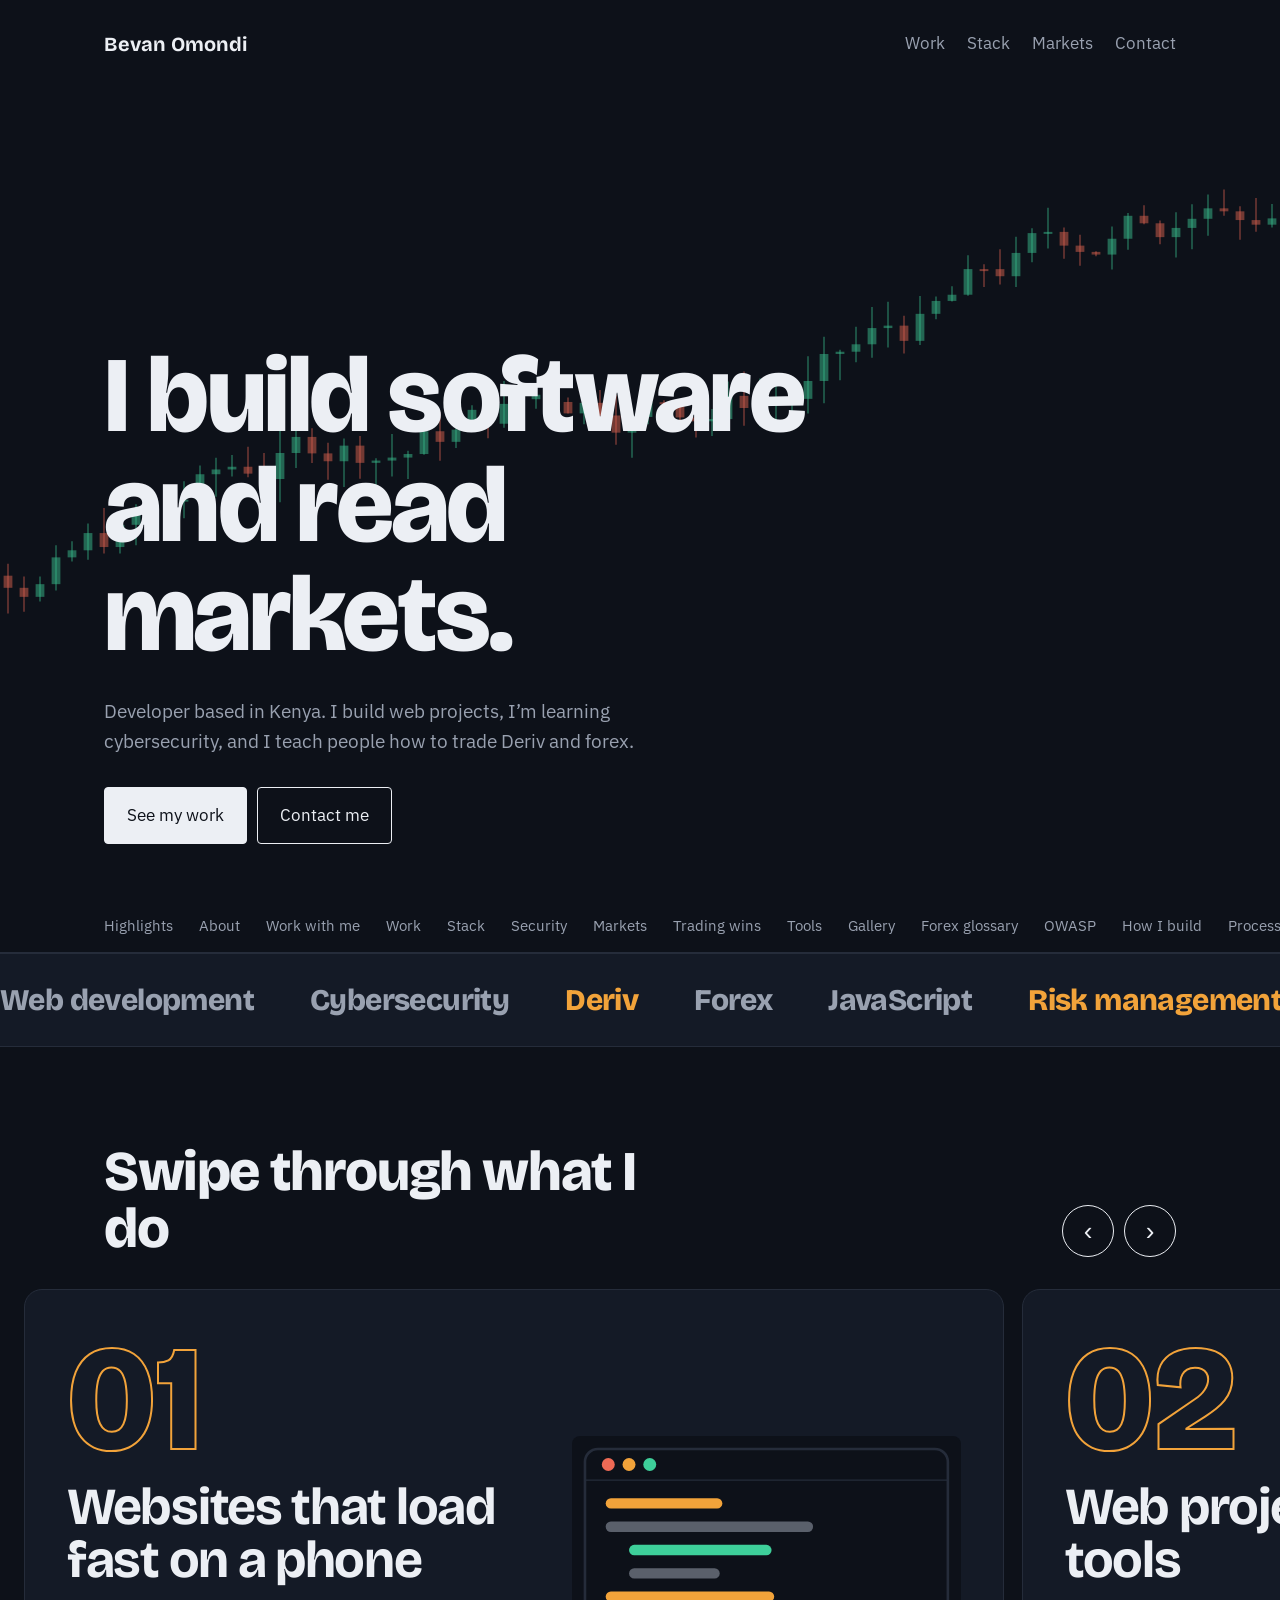
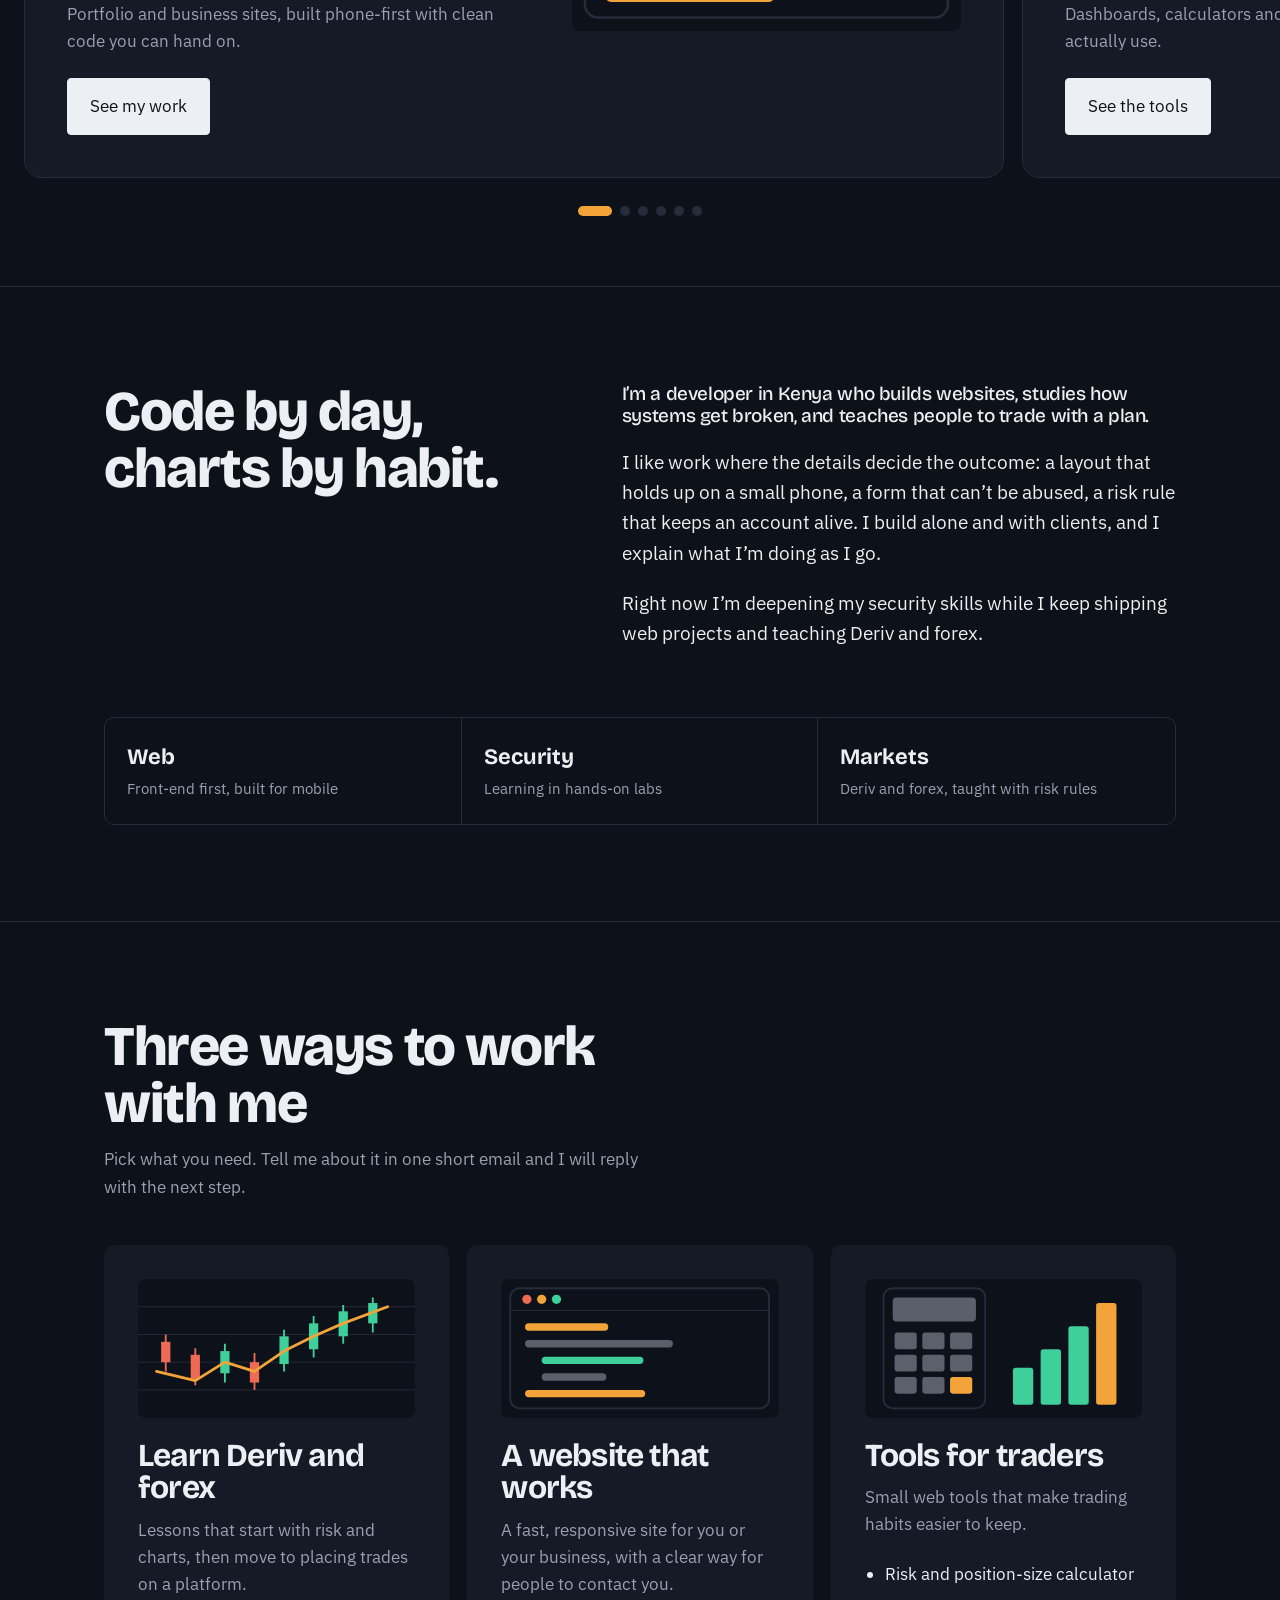
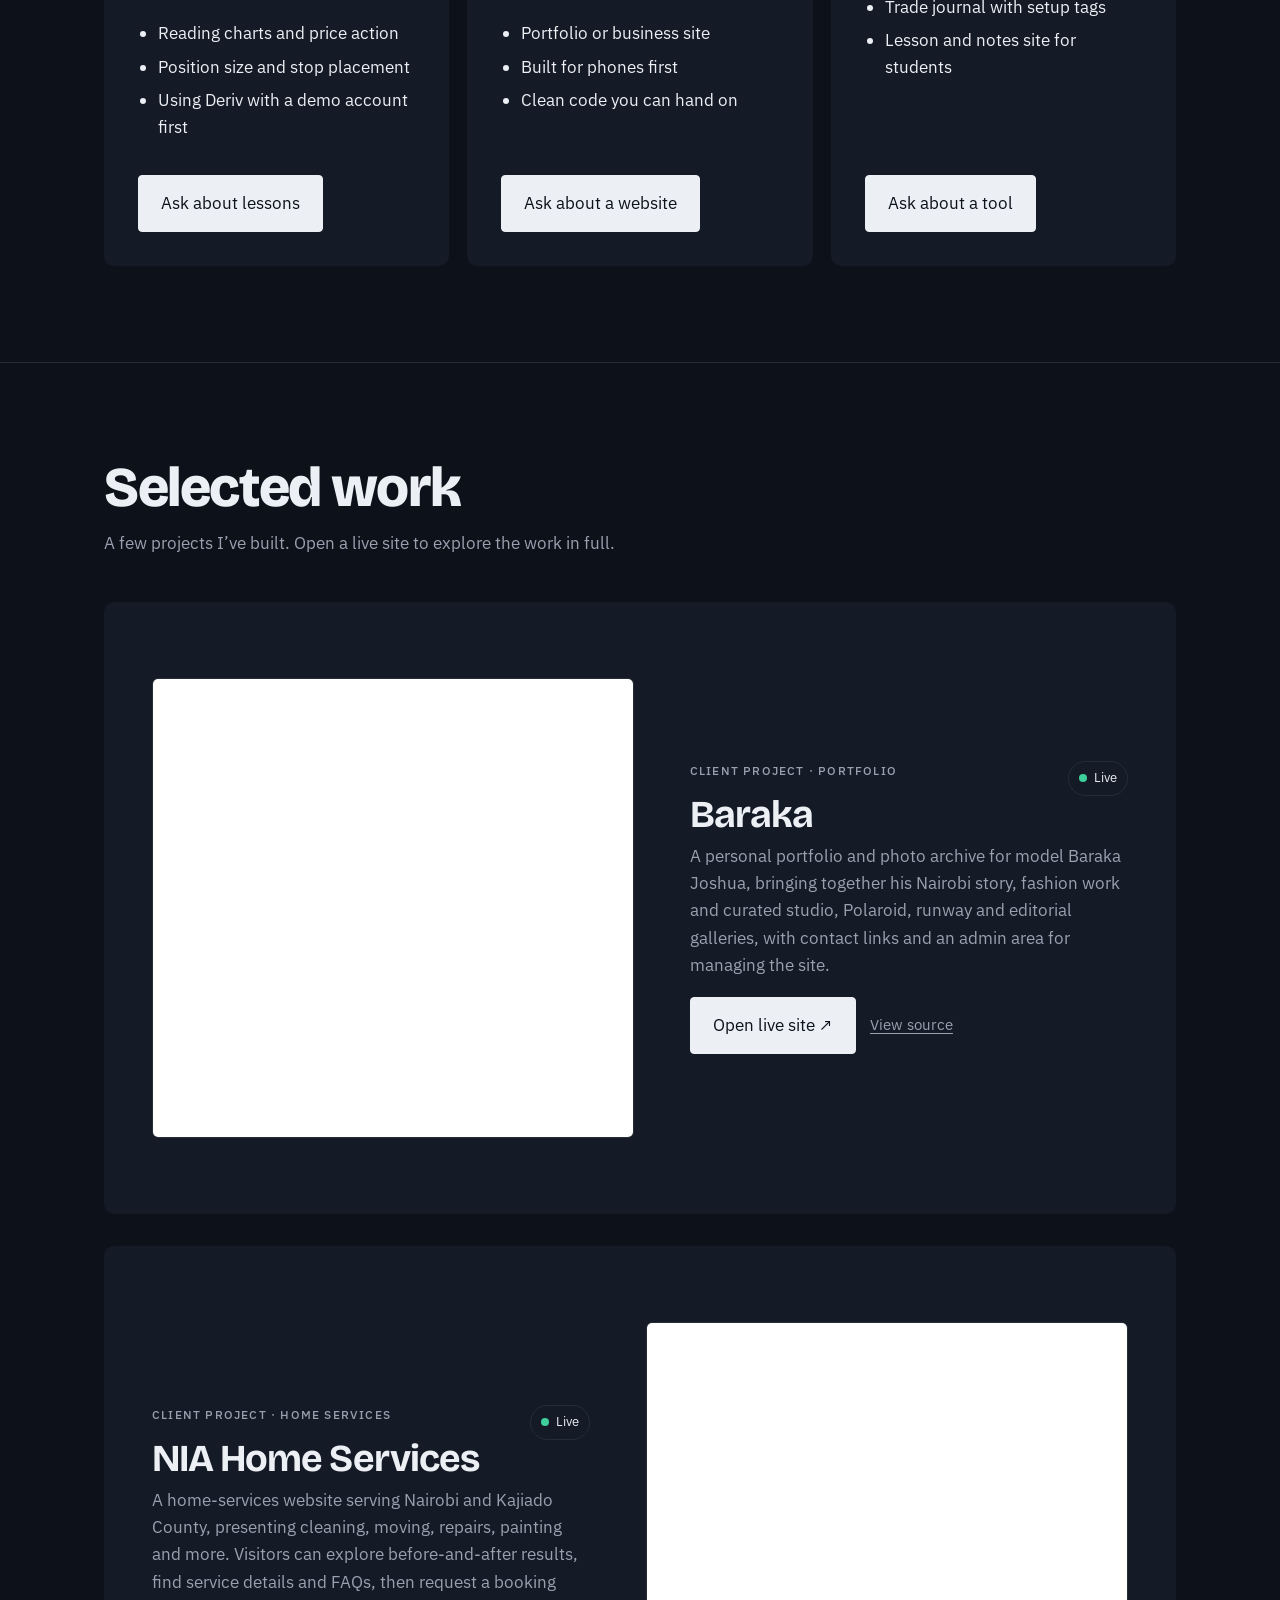
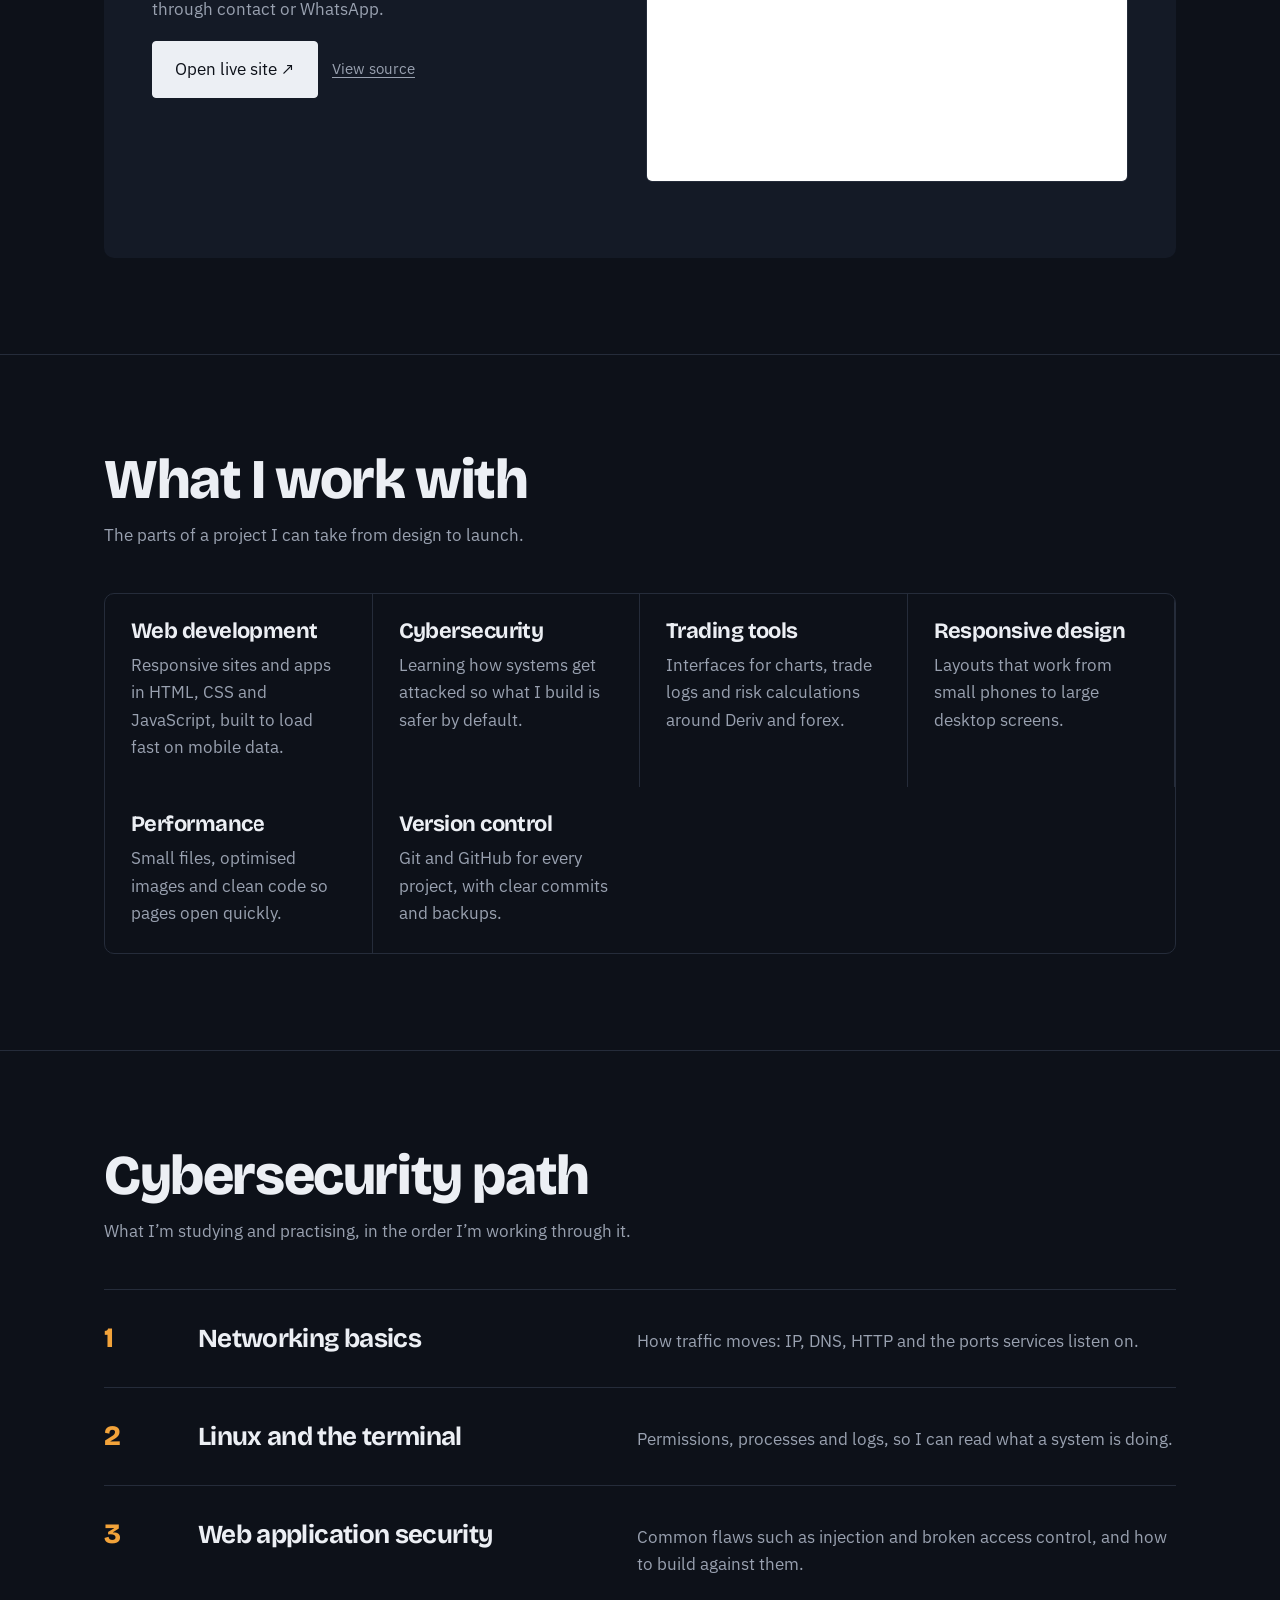
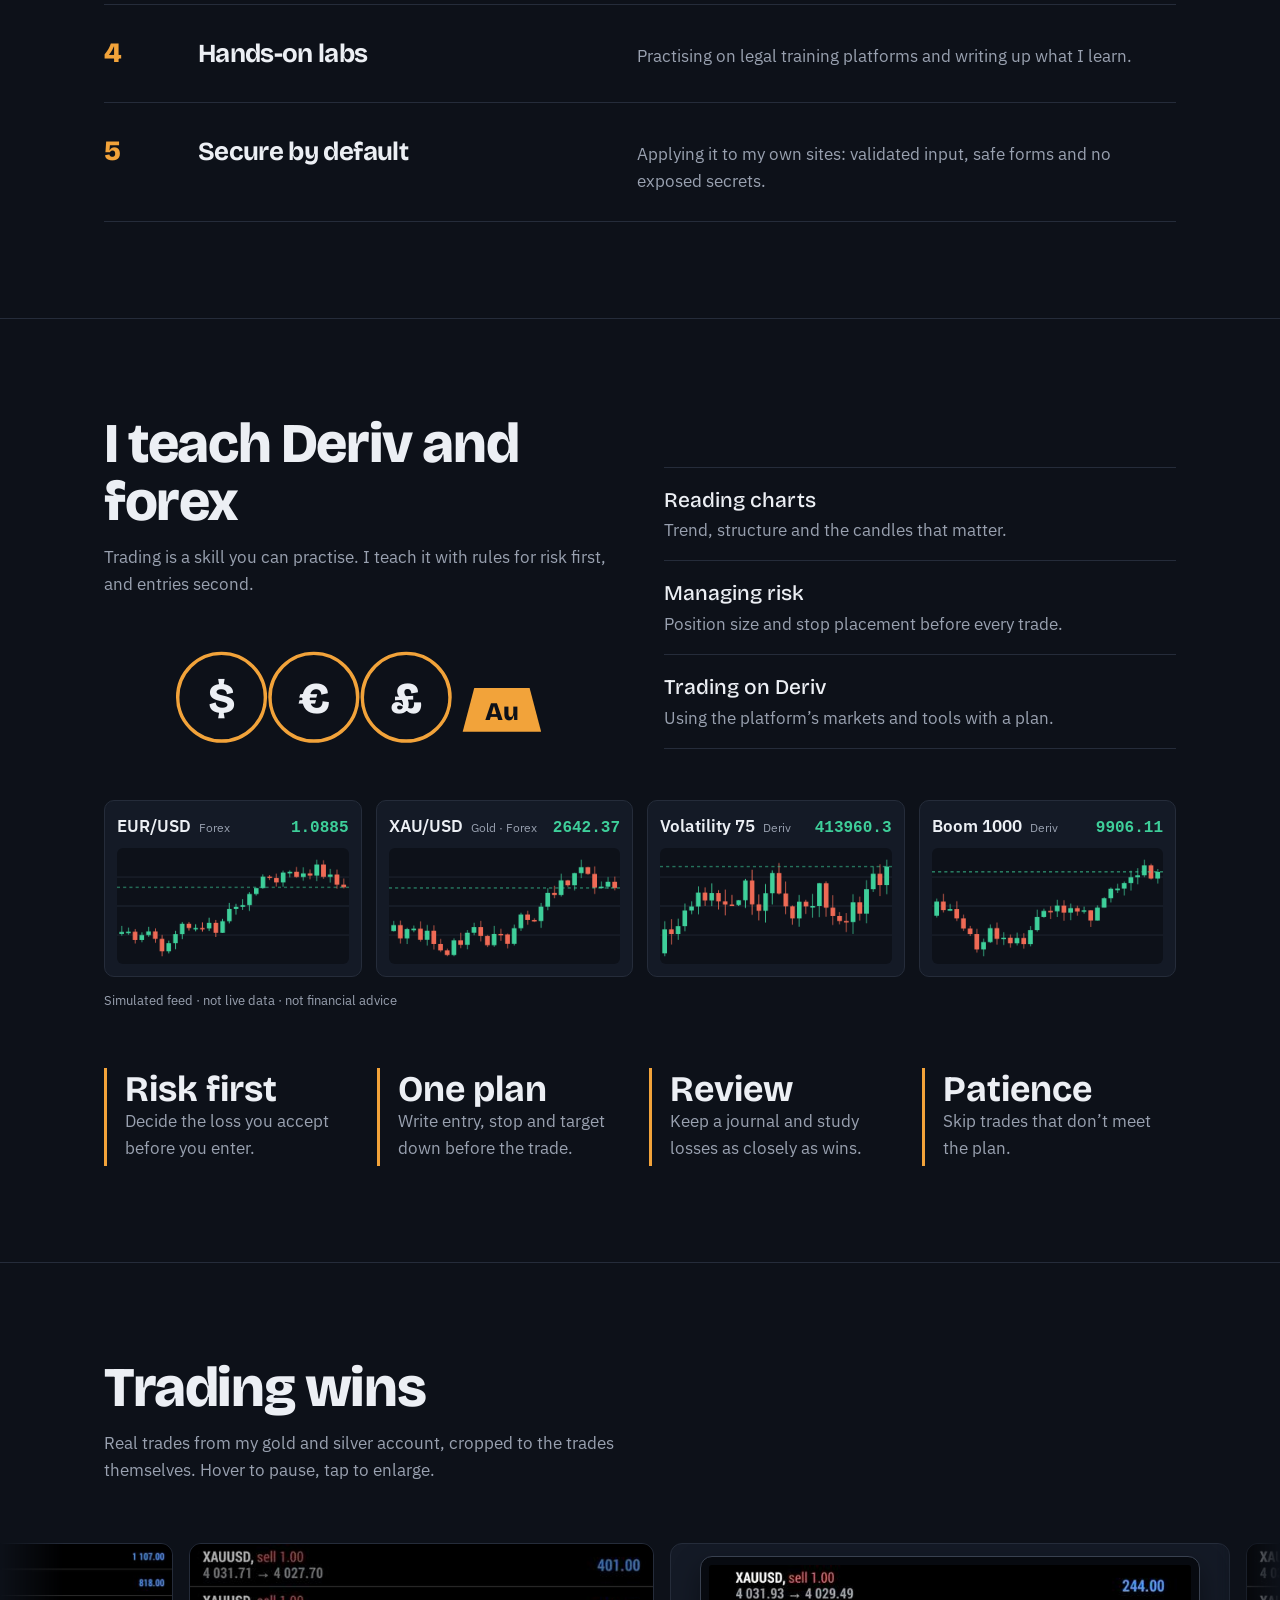
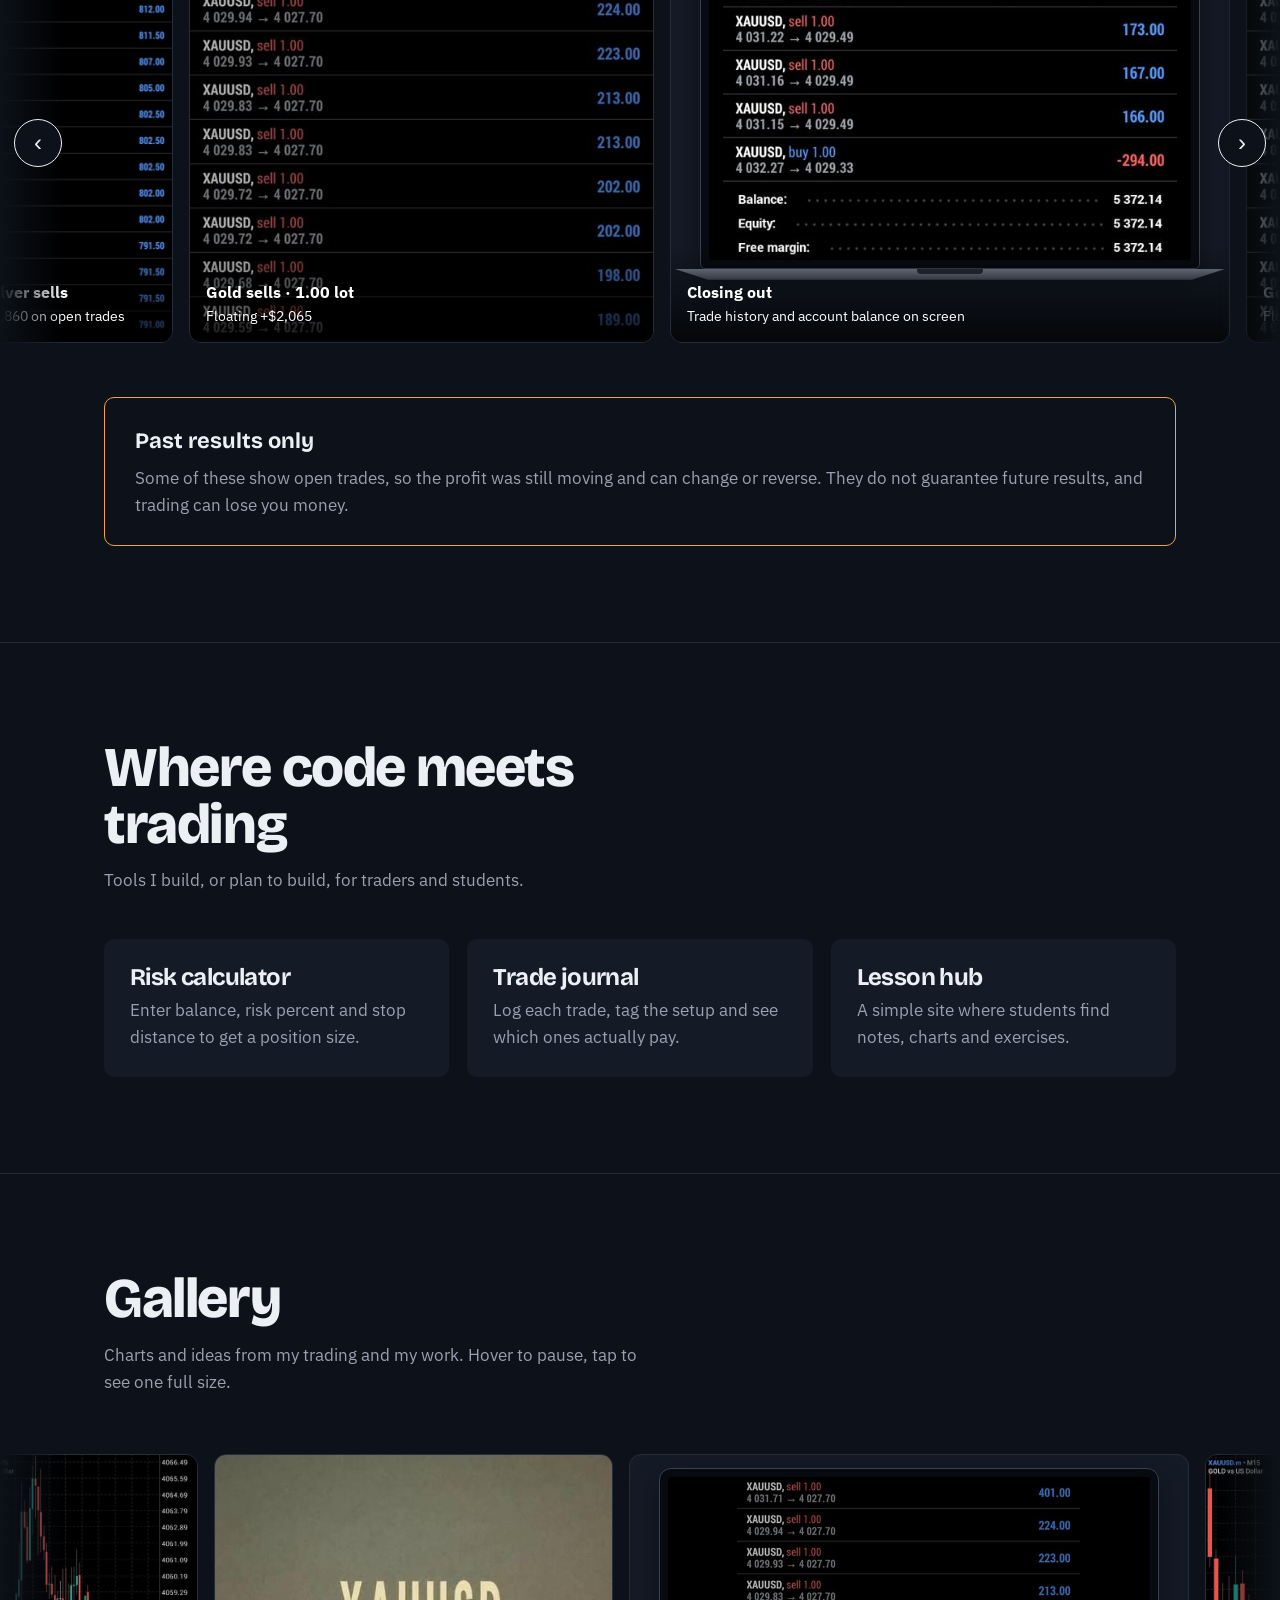
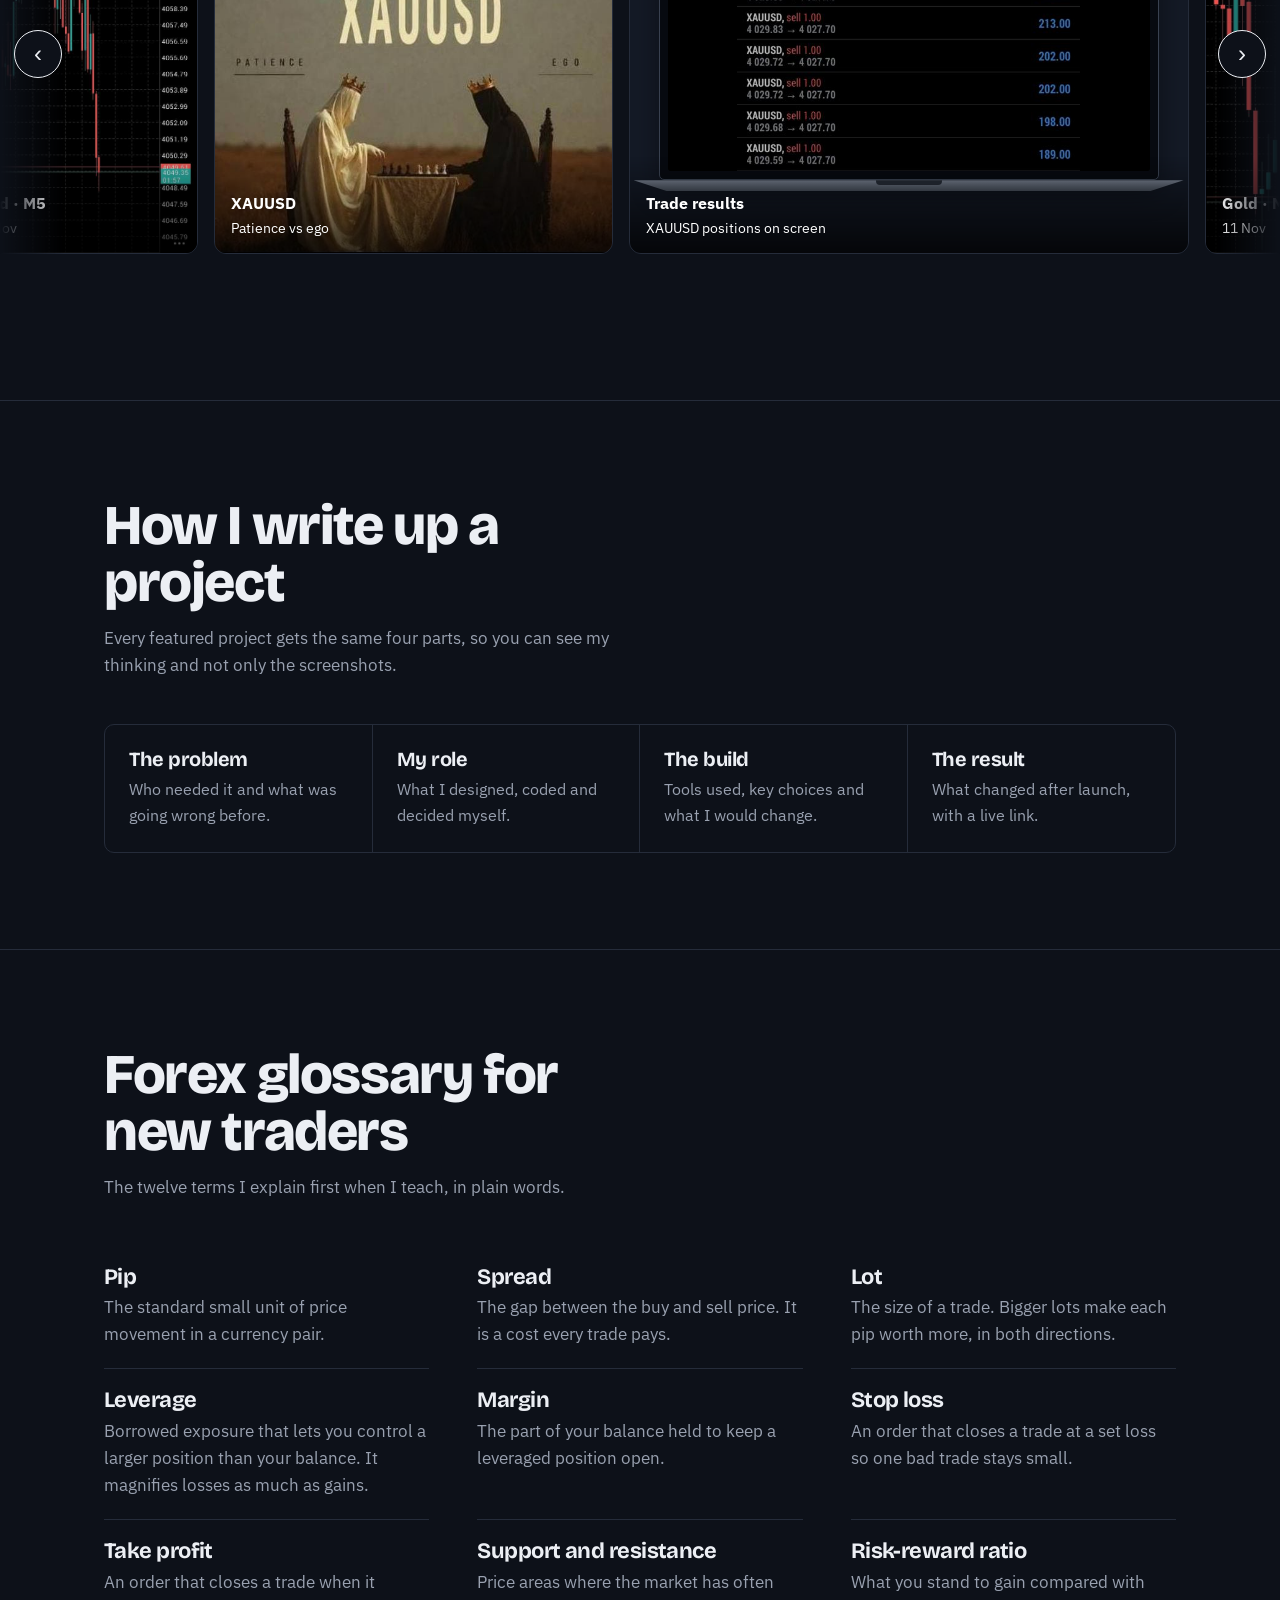
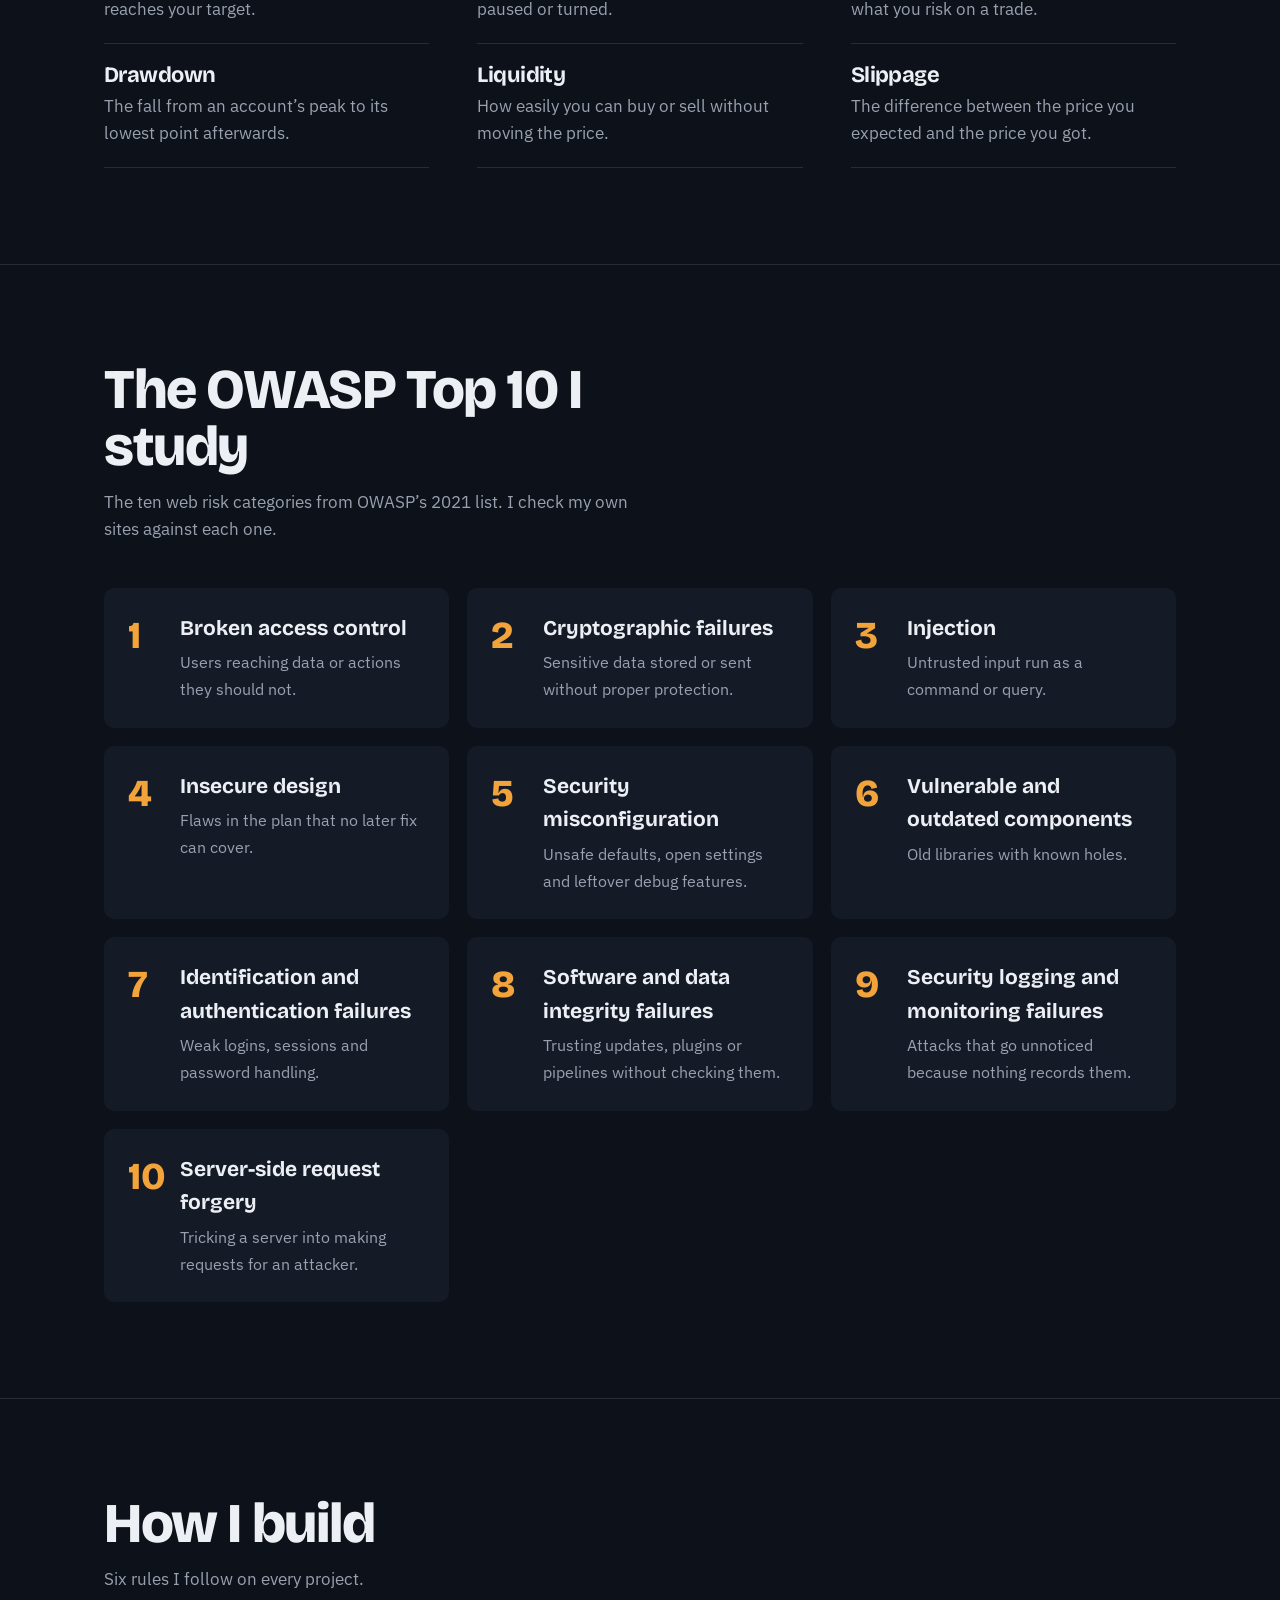
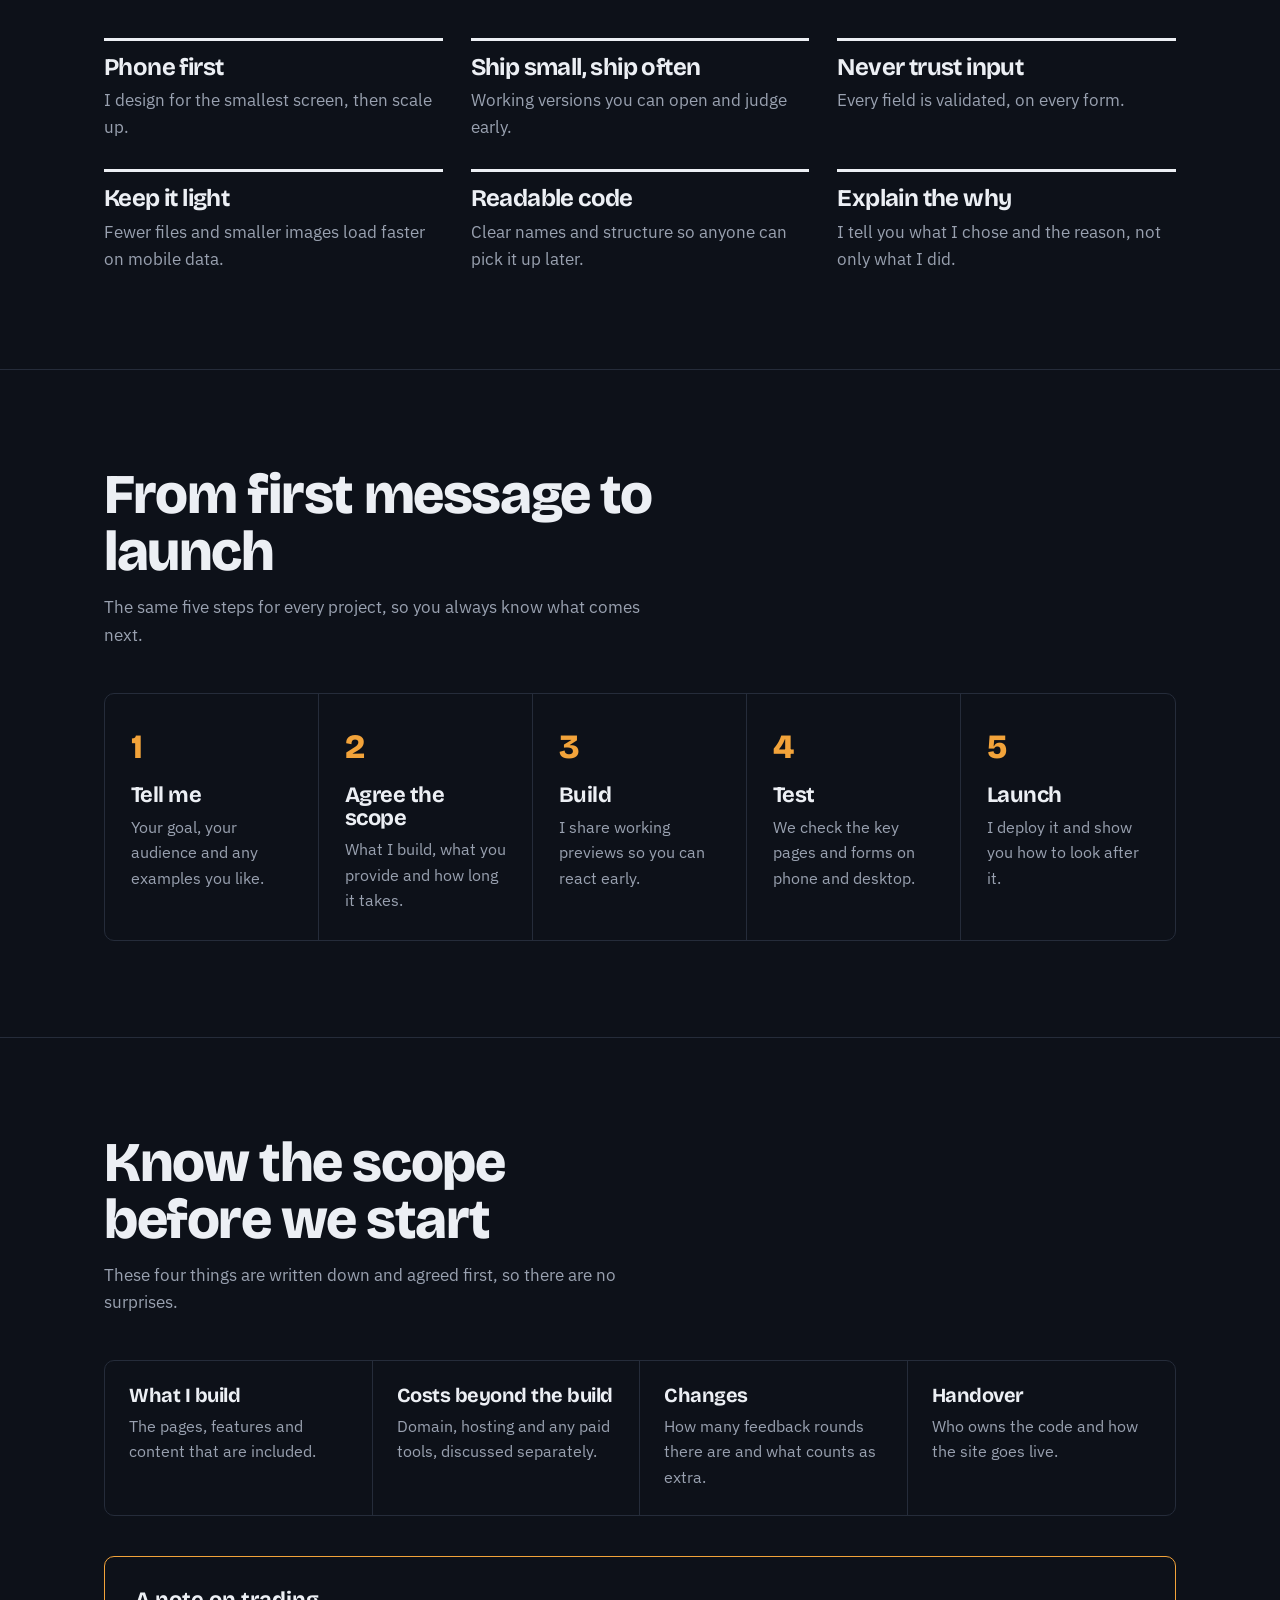
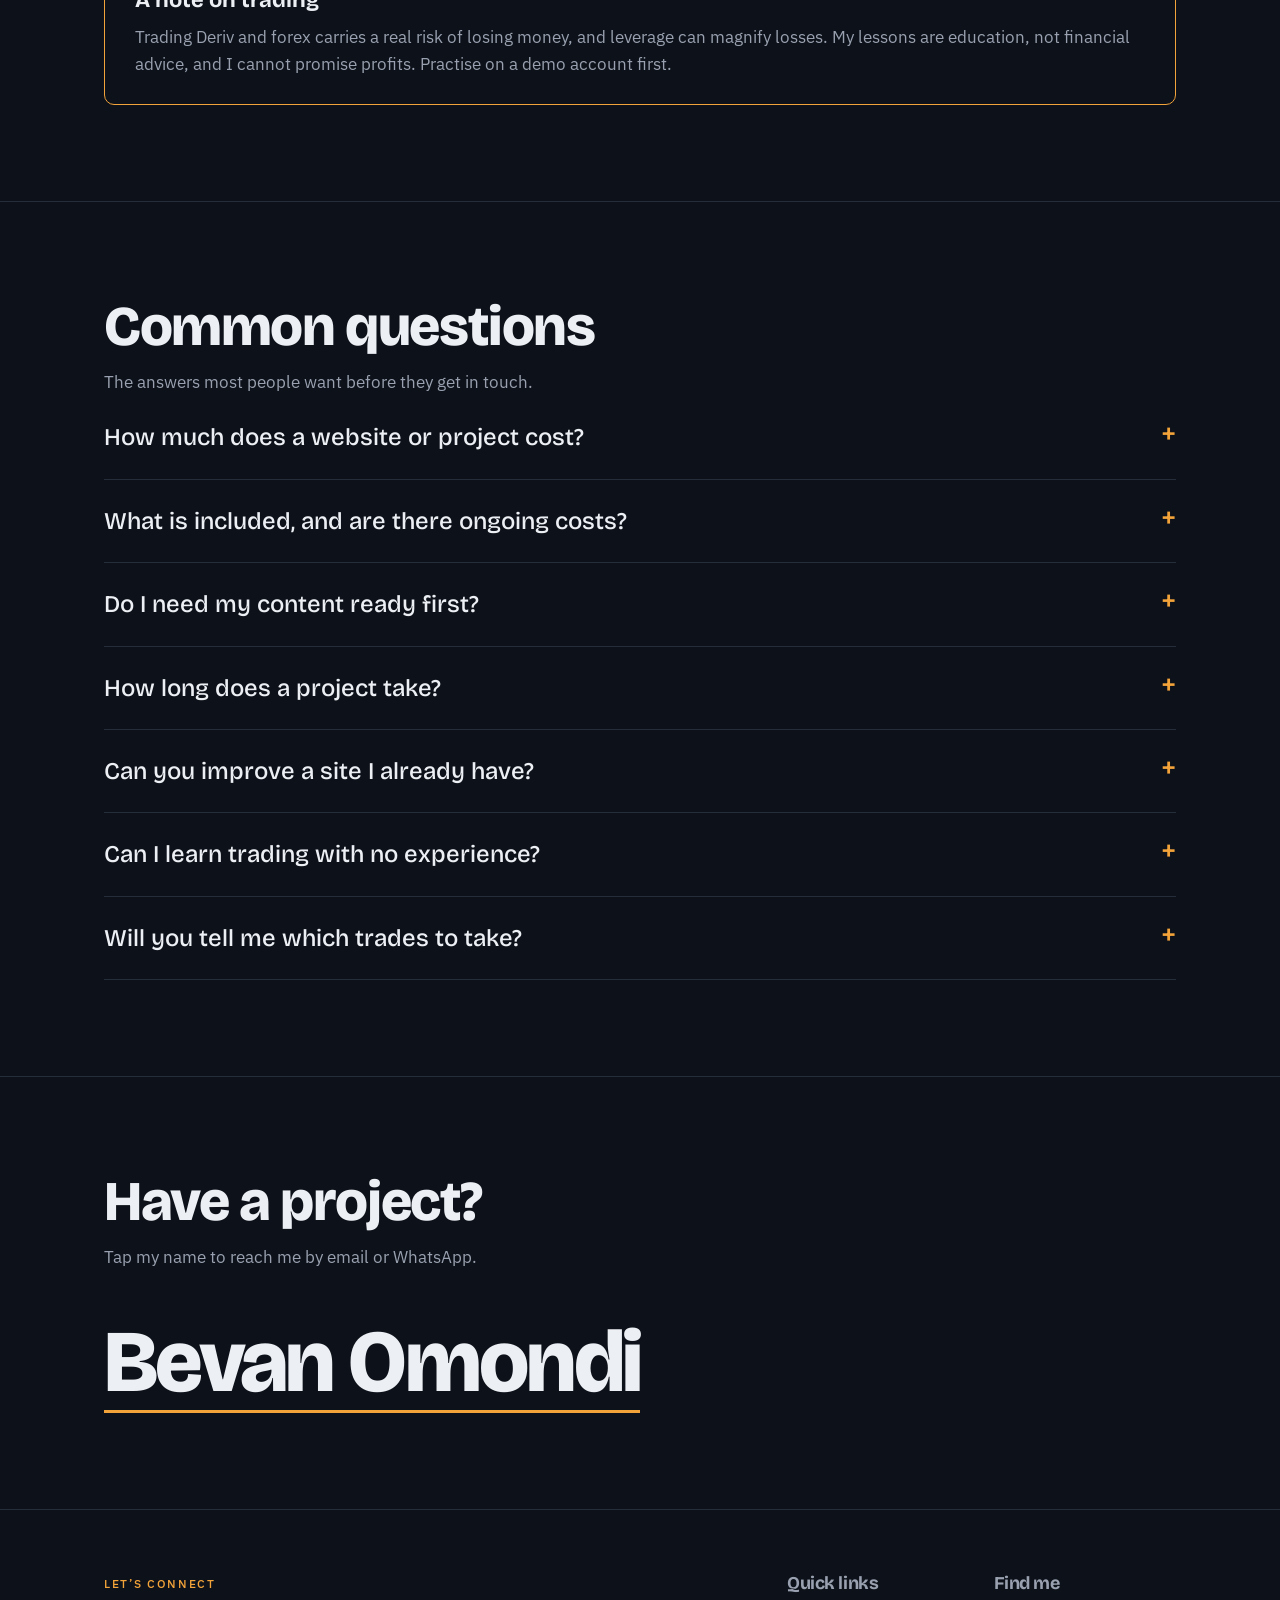
==== index.html @ 4d860b68 "Create Bevan portfolio" ====
<!DOCTYPE html>
<html lang="en">
<head>
<meta charset="utf-8">
<meta name="viewport" content="width=device-width, initial-scale=1, viewport-fit=cover">
<title>Bevan Omondi – Developer</title>
<meta name="description" content="Bevan Omondi is a Kenya-based developer building responsive web projects, learning cybersecurity, and teaching Deriv and forex with a focus on risk.">
<meta name="theme-color" content="#0d1119">
<link rel="icon" type="image/svg+xml" href="images/favicon.svg">
<meta property="og:type" content="website">
<meta property="og:site_name" content="Bevan Omondi">
<meta property="og:title" content="Bevan Omondi – Developer">
<meta property="og:description" content="Explore Bevan Omondi's web projects, cybersecurity journey, and trading education.">
<meta name="twitter:card" content="summary">
<meta name="twitter:title" content="Bevan Omondi – Developer">
<meta name="twitter:description" content="Explore Bevan Omondi's web projects, cybersecurity journey, and trading education.">
<link rel="preconnect" href="https://fonts.googleapis.com">
<link rel="preconnect" href="https://fonts.gstatic.com" crossorigin>
<link rel="dns-prefetch" href="//baraka-joshua.vercel.app">
<link rel="dns-prefetch" href="//nia-home-services.vercel.app">
<link href="https://fonts.googleapis.com/css2?family=Bricolage+Grotesque:opsz,wght@12..96,500;12..96,800&family=IBM+Plex+Sans:wght@400;500&display=swap" rel="stylesheet">
<link rel="stylesheet" href="css/style.css">
</head>
<body data-whatsapp-number="254119774917">
<div id="pg"></div>
<header class="hero" id="top">
  <canvas id="chart" aria-hidden="true"></canvas>
  <div class="wrap" style="position:absolute;top:0;left:0;right:0">
    <nav><b>Bevan Omondi</b><span><a href="#work">Work</a><a href="#stack">Stack</a><a href="#markets">Markets</a><a href="#contact">Contact</a></span></nav>
  </div>
  <div class="wrap">
    <h1>I build software and read markets.</h1>
    <p class="lede">Developer based in Kenya. I build web projects, I’m learning cybersecurity, and I teach people how to trade Deriv and forex.</p>
    <a class="btn fill" href="#work">See my work</a><button class="btn" data-contact>Contact me</button>
  </div>
</header>
<div class="bar"><div class="wrap"><a href="#slides">Highlights</a><a href="#about">About</a><a href="#offer">Work with me</a><a href="#work">Work</a><a href="#stack">Stack</a><a href="#security">Security</a><a href="#markets">Markets</a><a href="#wins">Trading wins</a><a href="#tools">Tools</a><a href="#gallery">Gallery</a><a href="#glossary">Forex glossary</a><a href="#owasp">OWASP</a><a href="#principles">How I build</a><a href="#process">Process</a><a href="#scope">Scope</a><a href="#faq">FAQ</a><a href="#contact">Contact</a></div></div>
<div class="tick" aria-hidden="true"><div><span>Web development</span><span>Cybersecurity</span><span>Deriv</span><span>Forex</span><span>JavaScript</span><span>Risk management</span><span>Responsive design</span><span>Linux</span><span>Web development</span><span>Cybersecurity</span><span>Deriv</span><span>Forex</span><span>JavaScript</span><span>Risk management</span><span>Responsive design</span><span>Linux</span></div></div>

<section id="slides" style="padding-bottom:70px"><div class="wrap sl-top"><h2>Swipe through what I do</h2><div class="sl-ctl"><button type="button" data-d="-1" aria-label="Previous slide">‹</button><button type="button" data-d="1" aria-label="Next slide">›</button></div></div>
<div class="sl-track" id="st" tabindex="0" aria-label="Highlights slider">
  <article class="sl-s"><div><i>01</i><h3>Websites that load fast on a phone</h3><p>Portfolio and business sites, built phone-first with clean code you can hand on.</p><a class="btn fill" href="#work">See my work</a></div><div class="sl-pic" data-pic=".offer svg" data-i="1"></div></article>
  <article class="sl-s"><div><i>02</i><h3>Web projects and tools</h3><p>Dashboards, calculators and small apps that people actually use.</p><a class="btn fill" href="#tools">See the tools</a></div><div class="sl-pic" data-pic=".offer svg" data-i="2"></div></article>
  <article class="sl-s"><div><i>03</i><h3>Learning how systems break</h3><p>I check my own builds against the OWASP Top 10 and practise in hands-on labs.</p><a class="btn fill" href="#owasp">See the checklist</a></div><div class="sl-pic"><svg class="ill" viewBox="0 0 300 200" role="img" aria-label="Shield with a keyhole"><path class="oa" d="M150 20L250 55V110C250 150 205 180 150 192C95 180 50 150 50 110V55Z"/><circle class="fa" cx="150" cy="92" r="18"/><rect class="fa" x="143" y="104" width="14" height="40" rx="4"/><path class="ar" d="M20 160L50 150M280 160L250 150M20 40L50 55M280 40L250 55"/></svg></div></article>
  <article class="sl-s"><div><i>04</i><h3>Learn Deriv and forex</h3><p>Risk first, then charts, then trades on a demo account.</p><a class="btn fill" href="#markets">See the lessons</a></div><div class="sl-pic" data-pic="#wins img" data-i="0"></div></article>
  <article class="sl-s"><div><i>05</i><h3>Patience beats ego</h3><p>The rule I repeat to every student before they place a trade.</p><a class="btn fill" href="#wins">See my trades</a></div><div class="sl-pic" data-pic="#gallery img" data-i="0"></div></article>
  <article class="sl-s sl-end"><div><i>06</i><h3>Have a project?</h3><p>Tell me what you need and I will reply with the next step.</p><button class="btn fill" data-contact>Contact me</button></div></article>
</div>
<div class="sl-dots" id="sd"></div></section>

<section id="about"><div class="wrap">
  <div class="about">
    <div><h2>Code by day, charts by habit.</h2></div>
    <div>
      <p class="big">I’m a developer in Kenya who builds websites, studies how systems get broken, and teaches people to trade with a plan.</p>
      <p>I like work where the details decide the outcome: a layout that holds up on a small phone, a form that can’t be abused, a risk rule that keeps an account alive. I build alone and with clients, and I explain what I’m doing as I go.</p>
      <p>Right now I’m deepening my security skills while I keep shipping web projects and teaching Deriv and forex.</p>
    </div>
  </div>
  <div class="facts"><div><b>Web</b><span>Front-end first, built for mobile</span></div><div><b>Security</b><span>Learning in hands-on labs</span></div><div><b>Markets</b><span>Deriv and forex, taught with risk rules</span></div></div>
</div></section>

<section id="offer"><div class="wrap">
  <h2>Three ways to work with me</h2>
  <p class="sub">Pick what you need. Tell me about it in one short email and I will reply with the next step.</p>
  <div class="offer">
    <article><svg class="ill" viewBox="0 0 300 150" role="img" aria-label="Candlestick chart illustration"><path class="gl" d="M0 30H300M0 60H300M0 90H300M0 120H300"/><g class="d"><line x1="30" y1="60" x2="30" y2="100"/><rect x="25" y="68" width="10" height="22"/><line x1="62" y1="75" x2="62" y2="115"/><rect x="57" y="82" width="10" height="26"/><line x1="126" y1="80" x2="126" y2="120"/><rect x="121" y="90" width="10" height="22"/></g><g class="u"><line x1="94" y1="70" x2="94" y2="112"/><rect x="89" y="78" width="10" height="24"/><line x1="158" y1="55" x2="158" y2="100"/><rect x="153" y="62" width="10" height="30"/><line x1="190" y1="40" x2="190" y2="85"/><rect x="185" y="48" width="10" height="28"/><line x1="222" y1="28" x2="222" y2="70"/><rect x="217" y="35" width="10" height="27"/><line x1="254" y1="20" x2="254" y2="58"/><rect x="249" y="26" width="10" height="22"/></g><path class="ar" d="M20 100L62 110L94 90L126 100L158 78L190 62L222 48L270 30"/></svg><h3>Learn Deriv and forex</h3><p>Lessons that start with risk and charts, then move to placing trades on a platform.</p><ul><li>Reading charts and price action</li><li>Position size and stop placement</li><li>Using Deriv with a demo account first</li></ul><a class="btn fill" href="mailto:bevanardin061@gmail.com?subject=Trading%20lessons">Ask about lessons</a></article>
    <article><svg class="ill" viewBox="0 0 300 150" role="img" aria-label="Browser window with code illustration"><rect class="ol" x="10" y="10" width="280" height="130" rx="10"/><path class="gl" d="M10 34H290"/><circle class="fd" cx="28" cy="22" r="5"/><circle class="fa" cx="44" cy="22" r="5"/><circle class="fu" cx="60" cy="22" r="5"/><rect class="fa" x="26" y="48" width="90" height="8" rx="4"/><rect class="fm" x="26" y="66" width="160" height="8" rx="4"/><rect class="fu" x="44" y="84" width="110" height="8" rx="4"/><rect class="fm" x="44" y="102" width="70" height="8" rx="4"/><rect class="fa" x="26" y="120" width="130" height="8" rx="4"/></svg><h3>A website that works</h3><p>A fast, responsive site for you or your business, with a clear way for people to contact you.</p><ul><li>Portfolio or business site</li><li>Built for phones first</li><li>Clean code you can hand on</li></ul><a class="btn fill" href="mailto:bevanardin061@gmail.com?subject=Website%20project">Ask about a website</a></article>
    <article><svg class="ill" viewBox="0 0 300 150" role="img" aria-label="Calculator and bar chart illustration"><rect class="ol" x="20" y="10" width="110" height="130" rx="10"/><rect class="fm" x="30" y="20" width="90" height="26" rx="4"/><g class="fm"><rect x="32" y="58" width="24" height="18" rx="3"/><rect x="62" y="58" width="24" height="18" rx="3"/><rect x="92" y="58" width="24" height="18" rx="3"/><rect x="32" y="82" width="24" height="18" rx="3"/><rect x="62" y="82" width="24" height="18" rx="3"/><rect x="92" y="82" width="24" height="18" rx="3"/><rect x="32" y="106" width="24" height="18" rx="3"/><rect x="62" y="106" width="24" height="18" rx="3"/></g><rect class="fa" x="92" y="106" width="24" height="18" rx="3"/><rect class="fu" x="160" y="96" width="22" height="40" rx="3"/><rect class="fu" x="190" y="76" width="22" height="60" rx="3"/><rect class="fu" x="220" y="51" width="22" height="85" rx="3"/><rect class="fa" x="250" y="26" width="22" height="110" rx="3"/></svg><h3>Tools for traders</h3><p>Small web tools that make trading habits easier to keep.</p><ul><li>Risk and position-size calculator</li><li>Trade journal with setup tags</li><li>Lesson and notes site for students</li></ul><a class="btn fill" href="mailto:bevanardin061@gmail.com?subject=Trading%20tool">Ask about a tool</a></article>
  </div>
</div></section>

<section id="work"><div class="wrap">
  <h2>Selected work</h2>
  <p class="sub">A few projects I’ve built. Open a live site to explore the work in full.</p>
  <div class="work">
    <article class="proj">
      <div class="shot live-preview baraka-preview">
        <iframe src="https://baraka-joshua.vercel.app/?embed=1" title="Baraka live project preview with sound disabled" aria-hidden="true" tabindex="-1" loading="lazy" scrolling="no" allow="autoplay 'none'; fullscreen 'none'" referrerpolicy="strict-origin-when-cross-origin"></iframe>
        <a class="preview-enter" href="https://baraka-joshua.vercel.app/" aria-label="Open Baraka’s live portfolio"><span>Open live project <b aria-hidden="true">↗</b></span></a>
      </div>
      <div class="proj-info">
        <div class="proj-head"><div><p class="proj-type">CLIENT PROJECT · PORTFOLIO</p><h3><a href="https://baraka-joshua.vercel.app/" rel="noopener noreferrer">Baraka</a></h3></div><span class="live-tag"><i></i>Live</span></div>
        <p class="proj-description">A personal portfolio and photo archive for model Baraka Joshua, bringing together his Nairobi story, fashion work and curated studio, Polaroid, runway and editorial galleries, with contact links and an admin area for managing the site.</p>
        <div class="proj-actions"><a class="btn fill" href="https://baraka-joshua.vercel.app/" rel="noopener noreferrer">Open live site <span aria-hidden="true">↗</span></a><a class="source-link" href="https://github.com/bevanardin061-source/baraka-portfolio" target="_blank" rel="noopener noreferrer">View source</a></div>
      </div>
    </article>
    <article class="proj nia-project">
      <div class="shot live-preview nia-preview">
        <iframe src="https://nia-home-services.vercel.app/" title="NIA Home Services live project preview" aria-hidden="true" tabindex="-1" loading="lazy" scrolling="auto" allow="autoplay 'none'; fullscreen 'none'" referrerpolicy="strict-origin-when-cross-origin"></iframe>
        <a class="preview-enter" href="https://nia-home-services.vercel.app/" aria-label="Open NIA Home Services live site"><span>Open live project <b aria-hidden="true">↗</b></span></a>
      </div>
      <div class="proj-info">
        <div class="proj-head"><div><p class="proj-type">CLIENT PROJECT · HOME SERVICES</p><h3><a href="https://nia-home-services.vercel.app/" rel="noopener noreferrer">NIA Home Services</a></h3></div><span class="live-tag"><i></i>Live</span></div>
        <p class="proj-description">A home-services website serving Nairobi and Kajiado County, presenting cleaning, moving, repairs, painting and more. Visitors can explore before-and-after results, find service details and FAQs, then request a booking through contact or WhatsApp.</p>
        <div class="proj-actions"><a class="btn fill" href="https://nia-home-services.vercel.app/" rel="noopener noreferrer">Open live site <span aria-hidden="true">↗</span></a><a class="source-link" href="https://github.com/bevanardin061-source/NIA-Home-Services" target="_blank" rel="noopener noreferrer">View source</a></div>
      </div>
    </article>
  </div>
</div></section>

<section id="stack"><div class="wrap">
  <h2>What I work with</h2>
  <p class="sub">The parts of a project I can take from design to launch.</p>
  <div class="stack">
    <div><h3>Web development</h3><p>Responsive sites and apps in HTML, CSS and JavaScript, built to load fast on mobile data.</p></div>
    <div><h3>Cybersecurity</h3><p>Learning how systems get attacked so what I build is safer by default.</p></div>
    <div><h3>Trading tools</h3><p>Interfaces for charts, trade logs and risk calculations around Deriv and forex.</p></div>
    <div><h3>Responsive design</h3><p>Layouts that work from small phones to large desktop screens.</p></div>
    <div><h3>Performance</h3><p>Small files, optimised images and clean code so pages open quickly.</p></div>
    <div><h3>Version control</h3><p>Git and GitHub for every project, with clear commits and backups.</p></div>
  </div>
</div></section>

<section id="security"><div class="wrap">
  <h2>Cybersecurity path</h2>
  <p class="sub">What I’m studying and practising, in the order I’m working through it.</p>
  <div class="path">
    <div><i>1</i><h3>Networking basics</h3><p>How traffic moves: IP, DNS, HTTP and the ports services listen on.</p></div>
    <div><i>2</i><h3>Linux and the terminal</h3><p>Permissions, processes and logs, so I can read what a system is doing.</p></div>
    <div><i>3</i><h3>Web application security</h3><p>Common flaws such as injection and broken access control, and how to build against them.</p></div>
    <div><i>4</i><h3>Hands-on labs</h3><p>Practising on legal training platforms and writing up what I learn.</p></div>
    <div><i>5</i><h3>Secure by default</h3><p>Applying it to my own sites: validated input, safe forms and no exposed secrets.</p></div>
  </div>
</div></section>

<section id="markets"><div class="wrap market">
  <div>
    <h2>I teach Deriv and forex</h2>
    <p class="sub" style="margin-bottom:0">Trading is a skill you can practise. I teach it with rules for risk first, and entries second.</p>
    <svg class="ill cn" viewBox="0 0 330 130" role="img" aria-label="Currency coins and a gold bar"><circle class="oa" cx="45" cy="60" r="38"/><circle class="oa" cx="125" cy="60" r="38"/><circle class="oa" cx="205" cy="60" r="38"/><text x="45" y="74" font-size="38">$</text><text x="125" y="74" font-size="38">€</text><text x="205" y="74" font-size="38">£</text><polygon class="fa" points="254,90 322,90 312,52 264,52"/><text x="288" y="80" font-size="22" style="fill:var(--bg)">Au</text></svg>
  </div>
  <ul>
    <li><strong>Reading charts</strong><span>Trend, structure and the candles that matter.</span></li>
    <li><strong>Managing risk</strong><span>Position size and stop placement before every trade.</span></li>
    <li><strong>Trading on Deriv</strong><span>Using the platform’s markets and tools with a plan.</span></li>
  </ul>
</div>
<div class="wrap"><div class="term" id="term"><div class="tp"><div class="th"><b>EUR/USD</b><small>Forex</small><span class="px">–</span></div><canvas width="300" height="150" aria-label="Animated EUR/USD candlestick demo"></canvas></div><div class="tp"><div class="th"><b>XAU/USD</b><small>Gold · Forex</small><span class="px">–</span></div><canvas width="300" height="150" aria-label="Animated XAU/USD candlestick demo"></canvas></div><div class="tp"><div class="th"><b>Volatility 75</b><small>Deriv</small><span class="px">–</span></div><canvas width="300" height="150" aria-label="Animated Volatility 75 candlestick demo"></canvas></div><div class="tp"><div class="th"><b>Boom 1000</b><small>Deriv</small><span class="px">–</span></div><canvas width="300" height="150" aria-label="Animated Boom 1000 candlestick demo"></canvas></div><div class="tf">Simulated feed · not live data · not financial advice</div></div></div>
<div class="wrap rules">
  <div><b>Risk first</b><span>Decide the loss you accept before you enter.</span></div>
  <div><b>One plan</b><span>Write entry, stop and target down before the trade.</span></div>
  <div><b>Review</b><span>Keep a journal and study losses as closely as wins.</span></div>
  <div><b>Patience</b><span>Skip trades that don’t meet the plan.</span></div>
</div></section>

<section id="wins"><div class="wrap">
  <h2>Trading wins</h2>
  <p class="sub">Real trades from my gold and silver account, cropped to the trades themselves. Hover to pause, tap to enlarge.</p>
</div>
<div class="run"><div class="tr">
<figure class="media rc"><img src="images/trade-01.jpg" alt="Gold and silver sell positions in profit"><figcaption><b>Gold and silver sells</b>Floating +$24,860 on open trades</figcaption></figure>
<figure class="media rc"><img src="images/trade-02.jpg" alt="Gold sell positions of 1.00 lot in profit"><figcaption><b>Gold sells · 1.00 lot</b>Floating +$2,065</figcaption></figure>
<figure class="media rc laptop-figure"><div class="laptop-stage"><div class="laptop-screen"><img src="images/trade-03.jpg" alt="XAUUSD trade history and account balance of $5,372.14"></div><div class="laptop-base"></div></div><figcaption><b>Closing out</b>Trade history and account balance on screen</figcaption></figure>
<figure class="media rc"><img src="images/trade-04.jpg" alt="Gold sell positions of 1.00 lot in profit"><figcaption><b>Gold sells · 1.00 lot</b>Floating +$1,939</figcaption></figure>
<figure class="media rc"><img src="images/trade-05.jpg" alt="Gold buy positions of 0.01 lot"><figcaption><b>Gold buys · 0.01 lot</b>Small size, floating +$7.95</figcaption></figure>
</div></div>
<div class="wrap"><div class="risk"><b>Past results only</b><p>Some of these show open trades, so the profit was still moving and can change or reverse. They do not guarantee future results, and trading can lose you money.</p></div></div>
</section>

<section id="tools"><div class="wrap">
  <h2>Where code meets trading</h2>
  <p class="sub">Tools I build, or plan to build, for traders and students.</p>
  <div class="tools" style="margin-top:0">
    <div><h3>Risk calculator</h3><p>Enter balance, risk percent and stop distance to get a position size.</p></div>
    <div><h3>Trade journal</h3><p>Log each trade, tag the setup and see which ones actually pay.</p></div>
    <div><h3>Lesson hub</h3><p>A simple site where students find notes, charts and exercises.</p></div>
  </div>
</div></section>

<section id="gallery"><div class="wrap">
  <h2>Gallery</h2>
  <p class="sub">Charts and ideas from my trading and my work. Hover to pause, tap to see one full size.</p>
</div>
<div class="run rev"><div class="tr">
<figure class="media rc"><img src="images/trade-06.jpg" alt="XAUUSD Patience versus Ego chess artwork"><figcaption><b>XAUUSD</b>Patience vs ego</figcaption></figure>
<figure class="media rc laptop-figure"><div class="laptop-stage"><div class="laptop-screen"><img src="images/trade-02.jpg" alt="XAUUSD sell results displayed on a laptop screen"></div><div class="laptop-base"></div></div><figcaption><b>Trade results</b>XAUUSD positions on screen</figcaption></figure>
<figure class="media rc"><img src="images/trade-07.jpg" alt="Gold 15 minute chart"><figcaption><b>Gold · M15</b>11 Nov</figcaption></figure>
<figure class="media rc"><img src="images/trade-08.jpg" alt="Gold 5 minute chart"><figcaption><b>Gold · M5</b>11 Nov</figcaption></figure>
<figure class="media rc"><img src="images/trade-09.jpg" alt="Gold 5 minute chart"><figcaption><b>Gold · M5</b>11 Nov</figcaption></figure>
</div></div>
</section>

<section id="casestudy"><div class="wrap">
  <h2>How I write up a project</h2>
  <p class="sub">Every featured project gets the same four parts, so you can see my thinking and not only the screenshots.</p>
  <div class="case">
    <div><h3>The problem</h3><p>Who needed it and what was going wrong before.</p></div>
    <div><h3>My role</h3><p>What I designed, coded and decided myself.</p></div>
    <div><h3>The build</h3><p>Tools used, key choices and what I would change.</p></div>
    <div><h3>The result</h3><p>What changed after launch, with a live link.</p></div>
  </div>
</div></section>

<section id="glossary"><div class="wrap">
  <h2>Forex glossary for new traders</h2>
  <p class="sub">The twelve terms I explain first when I teach, in plain words.</p>
  <div class="gl">
    <div><h3>Pip</h3><p>The standard small unit of price movement in a currency pair.</p></div>
    <div><h3>Spread</h3><p>The gap between the buy and sell price. It is a cost every trade pays.</p></div>
    <div><h3>Lot</h3><p>The size of a trade. Bigger lots make each pip worth more, in both directions.</p></div>
    <div><h3>Leverage</h3><p>Borrowed exposure that lets you control a larger position than your balance. It magnifies losses as much as gains.</p></div>
    <div><h3>Margin</h3><p>The part of your balance held to keep a leveraged position open.</p></div>
    <div><h3>Stop loss</h3><p>An order that closes a trade at a set loss so one bad trade stays small.</p></div>
    <div><h3>Take profit</h3><p>An order that closes a trade when it reaches your target.</p></div>
    <div><h3>Support and resistance</h3><p>Price areas where the market has often paused or turned.</p></div>
    <div><h3>Risk-reward ratio</h3><p>What you stand to gain compared with what you risk on a trade.</p></div>
    <div><h3>Drawdown</h3><p>The fall from an account’s peak to its lowest point afterwards.</p></div>
    <div><h3>Liquidity</h3><p>How easily you can buy or sell without moving the price.</p></div>
    <div><h3>Slippage</h3><p>The difference between the price you expected and the price you got.</p></div>
  </div>
</div></section>

<section id="owasp"><div class="wrap">
  <h2>The OWASP Top 10 I study</h2>
  <p class="sub">The ten web risk categories from OWASP’s 2021 list. I check my own sites against each one.</p>
  <ol class="owasp">
    <li><b>Broken access control</b><span>Users reaching data or actions they should not.</span></li>
    <li><b>Cryptographic failures</b><span>Sensitive data stored or sent without proper protection.</span></li>
    <li><b>Injection</b><span>Untrusted input run as a command or query.</span></li>
    <li><b>Insecure design</b><span>Flaws in the plan that no later fix can cover.</span></li>
    <li><b>Security misconfiguration</b><span>Unsafe defaults, open settings and leftover debug features.</span></li>
    <li><b>Vulnerable and outdated components</b><span>Old libraries with known holes.</span></li>
    <li><b>Identification and authentication failures</b><span>Weak logins, sessions and password handling.</span></li>
    <li><b>Software and data integrity failures</b><span>Trusting updates, plugins or pipelines without checking them.</span></li>
    <li><b>Security logging and monitoring failures</b><span>Attacks that go unnoticed because nothing records them.</span></li>
    <li><b>Server-side request forgery</b><span>Tricking a server into making requests for an attacker.</span></li>
  </ol>
</div></section>

<section id="principles"><div class="wrap">
  <h2>How I build</h2>
  <p class="sub">Six rules I follow on every project.</p>
  <div class="pr">
    <div><h3>Phone first</h3><p>I design for the smallest screen, then scale up.</p></div>
    <div><h3>Ship small, ship often</h3><p>Working versions you can open and judge early.</p></div>
    <div><h3>Never trust input</h3><p>Every field is validated, on every form.</p></div>
    <div><h3>Keep it light</h3><p>Fewer files and smaller images load faster on mobile data.</p></div>
    <div><h3>Readable code</h3><p>Clear names and structure so anyone can pick it up later.</p></div>
    <div><h3>Explain the why</h3><p>I tell you what I chose and the reason, not only what I did.</p></div>
  </div>
</div></section>

<section id="process"><div class="wrap">
  <h2>From first message to launch</h2>
  <p class="sub">The same five steps for every project, so you always know what comes next.</p>
  <div class="steps">
    <div><i>1</i><h3>Tell me</h3><p>Your goal, your audience and any examples you like.</p></div>
    <div><i>2</i><h3>Agree the scope</h3><p>What I build, what you provide and how long it takes.</p></div>
    <div><i>3</i><h3>Build</h3><p>I share working previews so you can react early.</p></div>
    <div><i>4</i><h3>Test</h3><p>We check the key pages and forms on phone and desktop.</p></div>
    <div><i>5</i><h3>Launch</h3><p>I deploy it and show you how to look after it.</p></div>
  </div>
</div></section>

<section id="scope"><div class="wrap">
  <h2>Know the scope before we start</h2>
  <p class="sub">These four things are written down and agreed first, so there are no surprises.</p>
  <div class="case">
    <div><h3>What I build</h3><p>The pages, features and content that are included.</p></div>
    <div><h3>Costs beyond the build</h3><p>Domain, hosting and any paid tools, discussed separately.</p></div>
    <div><h3>Changes</h3><p>How many feedback rounds there are and what counts as extra.</p></div>
    <div><h3>Handover</h3><p>Who owns the code and how the site goes live.</p></div>
  </div>
  <div class="risk"><b>A note on trading</b><p>Trading Deriv and forex carries a real risk of losing money, and leverage can magnify losses. My lessons are education, not financial advice, and I cannot promise profits. Practise on a demo account first.</p></div>
</div></section>

<section id="faq"><div class="wrap faq">
  <h2>Common questions</h2>
  <p class="sub">The answers most people want before they get in touch.</p>
  <details><summary>How much does a website or project cost?</summary><p>It depends on the pages and features. Tell me what you need and I will send a written quote before any work starts.</p></details>
  <details><summary>What is included, and are there ongoing costs?</summary><p>The quote lists everything included. Domain names, hosting and paid tools are separate costs, and I will name them up front.</p></details>
  <details><summary>Do I need my content ready first?</summary><p>No. A short description of your goal is enough to start. Text and images can follow as we go.</p></details>
  <details><summary>How long does a project take?</summary><p>A simple site takes less time than a site with many pages or tools. I give a timeline when we agree the scope.</p></details>
  <details><summary>Can you improve a site I already have?</summary><p>Yes. Send me the link and tell me what bothers you. I will say what I would change first.</p></details>
  <details><summary>Can I learn trading with no experience?</summary><p>Yes. We start with the basics and risk rules, and you practise on a demo account before using real money.</p></details>
  <details><summary>Will you tell me which trades to take?</summary><p>No. I teach you how to read charts and manage risk so you can make your own decisions. Nothing I teach is a guarantee of profit.</p></details>
</div></section>

<section class="contact" id="contact"><div class="wrap">
  <h2>Have a project?</h2>
  <p class="sub">Tap my name to reach me by email or WhatsApp.</p>
  <button class="mail" data-contact>Bevan Omondi</button>
</div></section>

<footer class="site-footer">
  <div class="wrap">
    <div class="footer-main">
      <div class="footer-connect">
        <p class="footer-kicker">LET’S CONNECT</p>
        <h2>Have a project or idea?</h2>
        <p class="footer-copy">Open to web projects, freelance work, and interesting collaborations.</p>
        <p class="footer-location"><span aria-hidden="true">⌖</span> Based in Kenya</p>
        <div class="footer-actions">
          <a class="btn fill" href="mailto:bevanardin061@gmail.com?subject=Hello%20Bevan">Get in touch <span aria-hidden="true">↗</span></a>
          <a class="btn" data-whatsapp href="#" target="_blank" rel="noopener" aria-label="Chat with Bevan on WhatsApp">WhatsApp <span aria-hidden="true">↗</span></a>
        </div>
      </div>
      <div class="footer-details">
        <div>
          <h3>Quick links</h3>
          <div class="footer-links">
            <a href="#about">About</a>
            <a href="#work">Selected work</a>
            <a href="#offer">Work with me</a>
            <a href="#contact">Contact</a>
          </div>
        </div>
        <div>
          <h3>Find me</h3>
          <div class="footer-links">
            <a href="https://github.com/bevanardin061-source" target="_blank" rel="noopener noreferrer">GitHub <span aria-hidden="true">↗</span></a>
            <a href="mailto:bevanardin061@gmail.com">bevanardin061@gmail.com</a>
          </div>
        </div>
      </div>
    </div>
    <div class="footer-bottom">
      <span>© 2026 Bevan Omondi</span>
      <span>Crafted with care · HTML · CSS · JavaScript</span>
    </div>
  </div>
</footer>

<dialog id="cd" aria-labelledby="cdt">
  <h3 id="cdt">Bevan Omondi</h3>
  <p>Choose how you want to reach me.</p>
  <a class="opt" id="cm" href="mailto:bevanardin061@gmail.com?subject=Hello%20Bevan">Email <small>Open your mail app</small></a>
  <a class="opt" id="cw" data-whatsapp href="#" target="_blank" rel="noopener">WhatsApp <small id="cws">Chat with me</small></a>
  <button class="x" id="cx">Close</button>
</dialog>
<script src="js/hero-chart.js"></script>
<dialog id="lb"></dialog>
<script src="js/site.js"></script>
</body>
</html>
---- css/style.css ----
:root{--bg:#0d1119;--ink:#eceff4;--mute:#99a1b0;--line:#252c3a;--panel:#141a26;--up:#3ecf9a;--down:#ef6a55;--amber:#f2a33a;
box-sizing:border-box;padding-top:env(safe-area-inset-top,0px);padding-bottom:env(safe-area-inset-bottom,0px);color-scheme:dark}
@media (prefers-color-scheme:dark){:root:not([data-theme="light"]){--bg:#0d1119;--ink:#eceff4;--mute:#99a1b0;--line:#252c3a;--panel:#141a26;--up:#3ecf9a;--down:#ef6a55;--amber:#f2a33a;color-scheme:dark}}
:root[data-theme="dark"]{--bg:#0d1119;--ink:#eceff4;--mute:#99a1b0;--line:#252c3a;--panel:#141a26;--up:#3ecf9a;--down:#ef6a55;--amber:#f2a33a;color-scheme:dark}
html{scroll-padding-top:env(safe-area-inset-top,0px);scroll-behavior:smooth}
*{box-sizing:border-box}
body{margin:0;background:var(--bg);color:var(--ink);font:400 17px/1.6 "IBM Plex Sans",system-ui,sans-serif}
h1,h2,h3{font-family:"Bricolage Grotesque","Helvetica Neue",Arial,sans-serif;margin:0;line-height:1.02;letter-spacing:-.025em}
a{color:inherit}
:focus-visible{outline:2px solid var(--amber);outline-offset:3px}
.wrap{max-width:1120px;margin:0 auto;padding:0 24px}
nav{display:flex;justify-content:space-between;align-items:center;gap:20px;padding:22px 0}
nav b{font-family:"Bricolage Grotesque",sans-serif;font-size:20px}
nav span{display:flex;flex-wrap:wrap;align-items:center;gap:4px 22px}
nav a{text-decoration:none;color:var(--mute);padding:8px 0}
nav a:hover{color:var(--ink)}
.hero{position:relative;min-height:100vh;min-height:100svh;display:flex;flex-direction:column;justify-content:flex-end;padding-bottom:56px;overflow:hidden}
#chart{position:absolute;inset:0;width:100%;height:100%;opacity:.9}
.hero .wrap{position:relative;width:100%}
h1{font-size:clamp(44px,8.4vw,116px);font-weight:800;max-width:11ch}
.lede{max-width:52ch;color:var(--mute);margin:26px 0 30px;font-size:19px}
.btn{display:inline-block;padding:14px 22px;border:1.5px solid var(--ink);text-decoration:none;font-weight:500;border-radius:4px}
.btn.fill{background:var(--ink);color:var(--bg)}
.btn+.btn{margin-left:10px}
section{padding:96px 0;border-top:1px solid var(--line)}
h2{font-size:clamp(32px,5vw,56px);font-weight:800;max-width:16ch;margin-bottom:14px}
.sub{color:var(--mute);max-width:56ch;margin:0 0 44px}
.work{display:grid;grid-template-columns:minmax(0,1fr);gap:32px}
.proj{display:grid;grid-template-columns:1.1fr 1fr;gap:clamp(28px,5vw,56px);background:var(--panel);border-radius:10px;padding:clamp(28px,5vw,48px);align-items:center;min-height:68vh;min-height:68svh}
.proj:nth-child(even){grid-template-columns:1fr 1.1fr}
.proj:nth-child(even) .shot{order:2}
.shot{min-height:220px;border-radius:6px;background:var(--bg);border:1px solid var(--line);display:flex;align-items:center;justify-content:center;color:var(--mute);font-size:14px;text-align:center;padding:20px}
.shot img{display:block;width:100%;height:100%;object-fit:cover}
.proj h3{font-size:30px;margin-bottom:10px}
.proj p{color:var(--mute);margin:0 0 16px}
.proj-info{min-width:0}
.proj-head{display:flex;justify-content:space-between;align-items:flex-start;gap:16px;margin-bottom:8px}
.proj-head h3{font-size:clamp(28px,3vw,38px);margin:0}
.proj-head h3 a{text-decoration:none}
.proj-head h3 a:hover{text-decoration:underline;text-underline-offset:4px}
.proj-type{margin:0 0 8px;color:var(--mute);font-size:12px;font-weight:500;letter-spacing:.1em}
.live-tag{display:inline-flex;align-items:center;gap:7px;flex:none;padding:6px 10px;border:1px solid var(--line);border-radius:99px;color:var(--ink);font-size:13px}
.live-tag i{width:8px;height:8px;border-radius:50%;background:var(--up);box-shadow:0 0 0 3px var(--panel)}
.proj-description{min-height:3.2em;color:var(--mute);margin:0 0 16px}
.shot.live-preview{position:relative;display:block;width:100%;min-width:0;height:clamp(320px,36vw,460px);overflow:hidden;padding:0;background:var(--panel)}
.live-preview iframe{display:block;width:100%;height:100%;border:0;background:#fff;pointer-events:none}
.preview-enter{position:absolute;inset:0;z-index:1;display:grid;place-items:center;background:transparent;color:transparent;text-decoration:none;transition:opacity .2s,background .2s}
.preview-enter span{padding:12px 18px;border:1px solid rgba(255,255,255,.55);border-radius:99px;background:rgba(13,17,25,.9);color:#fff;font-weight:500;opacity:0;transform:translateY(8px);transition:opacity .2s,transform .2s}
.live-preview:hover .preview-enter,.preview-enter:focus-visible{background:rgba(13,17,25,.22);color:#fff}
.live-preview:hover .preview-enter span,.preview-enter:focus-visible span{opacity:1;transform:none}
.proj-actions{display:flex;align-items:center;flex-wrap:wrap;gap:14px;margin-top:18px}
.proj-actions .btn{margin:0}
.source-link{color:var(--mute);font-size:15px;text-underline-offset:3px}
.source-link:hover{color:var(--ink)}
.tags{display:flex;flex-wrap:wrap;gap:8px;padding:0;margin:0;list-style:none}
.tags li{font-size:14px;padding:4px 10px;border:1px solid var(--line);border-radius:99px}
.stack{display:grid;grid-template-columns:repeat(auto-fit,minmax(min(100%,240px),1fr));gap:0;border:1px solid var(--line);border-radius:10px;overflow:hidden}
.stack div{padding:26px;border-right:1px solid var(--line)}
.stack div:last-child{border-right:0}
.stack h3{font-size:22px;margin-bottom:10px}
.stack p{margin:0;color:var(--mute)}
.market{display:grid;grid-template-columns:1fr 1fr;gap:48px;align-items:center}
.market ul{margin:0;padding:0;list-style:none}
.market li{padding:16px 0;border-bottom:1px solid var(--line)}
.market li:first-child{border-top:1px solid var(--line)}
.market strong{display:block;font-family:"Bricolage Grotesque",sans-serif;font-size:21px;font-weight:500}
.market span{color:var(--mute)}
.contact{text-align:left}
.contact a.mail{font-family:"Bricolage Grotesque",sans-serif;font-weight:800;font-size:clamp(26px,5.2vw,64px);letter-spacing:-.03em;text-decoration:none;border-bottom:3px solid var(--amber);word-break:break-all}
footer{padding:28px 0 40px;color:var(--mute);font-size:14px}
.site-footer{padding:64px 0 24px;border-top:1px solid var(--line)}
.footer-main{display:grid;grid-template-columns:1.2fr .8fr;gap:clamp(36px,8vw,100px);padding-bottom:44px}
.footer-kicker{margin:0 0 14px;color:var(--amber);font-size:12px;font-weight:500;letter-spacing:.14em}
.footer-connect h2{margin-bottom:14px}
.footer-copy{max-width:48ch;margin:0 0 18px;color:var(--mute)}
.footer-location{display:flex;align-items:center;gap:10px;margin:0 0 24px;color:var(--mute)}
.footer-location span{color:var(--amber);font-size:20px;line-height:1}
.footer-actions{display:flex;flex-wrap:wrap;gap:12px}
.footer-actions .btn{margin:0}
.footer-details{display:grid;grid-template-columns:1fr 1fr;gap:24px}
.footer-details h3{margin:0 0 14px;font-size:18px}
.footer-links{display:grid;justify-items:start;gap:10px}
.footer-links a{color:var(--mute);text-decoration:none;text-underline-offset:4px;overflow-wrap:anywhere}
.footer-links a:hover{color:var(--ink);text-decoration:underline}
.footer-bottom{display:flex;justify-content:space-between;gap:16px;padding-top:18px;border-top:1px solid var(--line);font-size:13px}
@media (max-width:760px){.site-footer{padding-top:48px}.footer-main{grid-template-columns:1fr;gap:36px}.footer-details{grid-template-columns:1fr 1fr}}
@media (max-width:560px){.footer-actions{flex-direction:column;align-items:stretch}.footer-actions .btn{text-align:center}.footer-details{gap:18px}.footer-bottom{flex-direction:column;gap:6px}}
@media (max-width:900px){.work{grid-template-columns:1fr}.case{grid-template-columns:1fr}.case div{border-right:0;border-bottom:1px solid var(--line)}.case div:last-child{border-bottom:0}}
@media (max-width:760px){.proj,.proj:nth-child(even),.market{grid-template-columns:1fr}.proj{min-height:0;gap:24px;padding:24px}.proj:nth-child(even) .shot{order:0}.shot.live-preview.nia-preview{height:clamp(380px,78vh,700px)}.nia-project{padding:clamp(12px,3vw,20px)}.nia-preview iframe{pointer-events:auto;-webkit-overflow-scrolling:touch}.nia-preview .preview-enter{inset:auto 10px 10px auto}.live-preview .preview-enter{background:rgba(13,17,25,.12);color:#fff}.live-preview .preview-enter span{opacity:1;transform:none}.stack div{border-right:0;border-bottom:1px solid var(--line)}section{padding:68px 0}.hero nav{flex-direction:column;align-items:flex-start;gap:8px;padding:18px 0}.hero nav span{width:100%;justify-content:flex-start;gap:0 20px}.hero nav a{min-height:44px;padding:8px 0}.hero{min-height:82vh;min-height:82svh}}
@supports (height:1svh){@media (max-width:760px){.shot.live-preview.nia-preview{height:clamp(380px,78svh,700px)}}}
@media (prefers-reduced-motion:reduce){html{scroll-behavior:auto}}
.bar{position:sticky;top:env(safe-area-inset-top,0px);z-index:5;background:var(--bg);border-bottom:1px solid var(--line);overflow-x:auto;white-space:nowrap}
.bar .wrap{display:flex;gap:26px;padding-top:14px;padding-bottom:14px}
.bar a{text-decoration:none;color:var(--mute);font-size:15px}.bar a:hover{color:var(--ink)}
.tick{overflow:hidden;border-top:1px solid var(--line);padding:22px 0;background:var(--panel)}
.tick div{display:flex;gap:56px;width:max-content;animation:run 38s linear infinite;font-family:"Bricolage Grotesque",sans-serif;font-size:30px;font-weight:800;letter-spacing:-.02em}
.tick span{color:var(--mute)}.tick span:nth-child(3n){color:var(--amber)}
@keyframes run{to{transform:translateX(-50%)}}
.about{display:grid;grid-template-columns:1fr 1.2fr;gap:56px}
.about p{margin:0 0 20px;font-size:19px}
.big{font-size:clamp(26px,3.6vw,40px);font-family:"Bricolage Grotesque",sans-serif;line-height:1.15;letter-spacing:-.02em;font-weight:500}
.facts{display:grid;grid-template-columns:repeat(3,1fr);gap:0;margin-top:48px;border:1px solid var(--line);border-radius:10px}
.facts div{padding:22px;border-right:1px solid var(--line)}.facts div:last-child{border:0}
.facts b{display:block;font-family:"Bricolage Grotesque",sans-serif;font-size:22px}.facts span{color:var(--mute);font-size:15px}
.proj.feat{grid-template-columns:1.4fr 1fr;padding:34px}.proj.feat .shot{min-height:340px}.proj.feat h3{font-size:40px}
.path{display:grid;gap:0;border-top:1px solid var(--line)}
.path div{display:grid;grid-template-columns:70px 1fr 1.3fr;gap:24px;padding:26px 0;border-bottom:1px solid var(--line);align-items:baseline}
.path i{font-style:normal;font-family:"Bricolage Grotesque",sans-serif;font-size:28px;color:var(--amber);font-weight:800}
.path h3{font-size:26px}.path p{margin:0;color:var(--mute)}
.tools{display:grid;grid-template-columns:repeat(auto-fit,minmax(min(100%,260px),1fr));gap:18px;margin-top:56px}
.tools div{background:var(--panel);border-radius:10px;padding:26px}.tools h3{font-size:24px;margin-bottom:8px}.tools p{margin:0;color:var(--mute)}
.rules{display:grid;grid-template-columns:repeat(auto-fit,minmax(200px,1fr));gap:18px;margin-top:56px}
.rules div{border-left:3px solid var(--amber);padding:4px 0 4px 18px}.rules b{font-family:"Bricolage Grotesque",sans-serif;font-size:36px;display:block;line-height:1}.rules span{color:var(--mute)}
@media (max-width:760px){.about,.facts,.proj.feat{grid-template-columns:1fr}.facts div{border-right:0;border-bottom:1px solid var(--line)}.path div{grid-template-columns:50px 1fr}.path p{grid-column:2}.tick div{font-size:22px}}
@media (prefers-reduced-motion:reduce){.tick div{animation:none}}
.case{display:grid;grid-template-columns:repeat(4,1fr);gap:0;border:1px solid var(--line);border-radius:10px;margin-top:40px}.case div{padding:24px;border-right:1px solid var(--line)}.case div:last-child{border:0}.case h3{font-size:20px;margin-bottom:8px}.case p{margin:0;color:var(--mute);font-size:16px}
@media (max-width:900px){.case{grid-template-columns:1fr}.case div{border-right:0;border-bottom:1px solid var(--line)}.case div:last-child{border-bottom:0}}
.gl{display:grid;grid-template-columns:repeat(auto-fit,minmax(min(100%,300px),1fr));gap:0 48px}.gl div{padding:20px 0;border-bottom:1px solid var(--line)}.gl h3{font-size:22px;margin-bottom:6px}.gl p{margin:0;color:var(--mute)}
.owasp{counter-reset:o;display:grid;grid-template-columns:repeat(auto-fit,minmax(min(100%,320px),1fr));gap:18px;padding:0;margin:0;list-style:none}.owasp li{counter-increment:o;background:var(--panel);border-radius:10px;padding:24px 24px 24px 76px;position:relative}.owasp li:before{content:counter(o);position:absolute;left:24px;top:18px;font-family:"Bricolage Grotesque",sans-serif;font-size:38px;font-weight:800;color:var(--amber)}.owasp b{display:block;font-family:"Bricolage Grotesque",sans-serif;font-size:21px;margin-bottom:4px}.owasp span{color:var(--mute);font-size:16px}
.pr{display:grid;grid-template-columns:repeat(auto-fit,minmax(min(100%,280px),1fr));gap:28px}.pr h3{font-size:24px;margin-bottom:8px;border-top:3px solid var(--ink);padding-top:14px}.pr p{margin:0;color:var(--mute)}
@media (max-width:760px){.owasp li{padding-left:66px}}
.offer{display:grid;grid-template-columns:repeat(auto-fit,minmax(min(100%,300px),1fr));gap:18px}.offer article{background:var(--panel);border-radius:10px;padding:34px;display:flex;flex-direction:column}.offer h3{font-size:32px;margin-bottom:12px}.offer p{color:var(--mute);margin:0 0 22px}.offer ul{margin:0 0 28px;padding-left:20px}.offer li{margin-bottom:6px}.offer .btn{margin-top:auto;align-self:flex-start}
.steps{display:grid;grid-template-columns:repeat(5,1fr);gap:0;border:1px solid var(--line);border-radius:10px}.steps div{padding:26px;border-right:1px solid var(--line)}.steps div:last-child{border:0}.steps i{font-style:normal;font-family:"Bricolage Grotesque",sans-serif;font-size:34px;font-weight:800;color:var(--amber);display:block;margin-bottom:10px}.steps h3{font-size:22px;margin-bottom:8px}.steps p{margin:0;color:var(--mute);font-size:16px}
.faq details{border-bottom:1px solid var(--line);padding:22px 0}.faq details:first-child{border-top:1px solid var(--line)}.faq summary{cursor:pointer;font-family:"Bricolage Grotesque",sans-serif;font-size:24px;font-weight:500;list-style:none;display:flex;justify-content:space-between;gap:20px}.faq summary::-webkit-details-marker{display:none}.faq summary:after{content:"+";color:var(--amber);font-size:30px;line-height:1}.faq details[open] summary:after{content:"\2212"}.faq p{margin:14px 0 0;color:var(--mute);max-width:70ch}
.risk{border:1.5px solid var(--amber);border-radius:10px;padding:26px 30px;margin-top:40px}.risk b{font-family:"Bricolage Grotesque",sans-serif;font-size:22px;display:block;margin-bottom:6px}.risk p{margin:0;color:var(--mute)}
@media (max-width:900px){.steps{grid-template-columns:1fr}.steps div{border-right:0;border-bottom:1px solid var(--line)}}
button.mail{background:none;border:0;border-bottom:3px solid var(--amber);color:var(--ink);cursor:pointer;padding:0 0 2px;font-family:"Bricolage Grotesque",sans-serif;font-weight:800;font-size:clamp(34px,7vw,88px);letter-spacing:-.03em;line-height:1.05;text-align:left}
.btn{font:inherit;background:none;color:inherit;cursor:pointer}.btn.fill{background:var(--ink);color:var(--bg)}
dialog{border:1.5px solid var(--ink);border-radius:12px;background:var(--bg);color:var(--ink);padding:30px;width:min(92vw,420px)}dialog::backdrop{background:rgba(0,0,0,.55)}
dialog h3{font-size:30px;margin-bottom:6px}dialog p{margin:0 0 22px;color:var(--mute)}
.opt{display:flex;justify-content:space-between;align-items:center;padding:16px 18px;margin-bottom:10px;border:1.5px solid var(--line);border-radius:8px;text-decoration:none;font-weight:500}.opt:hover{border-color:var(--amber)}.opt small{color:var(--mute);font-weight:400}
.x{background:none;border:0;color:var(--mute);cursor:pointer;font:inherit;margin-top:6px;padding:6px 0}
#pg{position:fixed;top:0;left:0;height:4px;width:0;background:var(--amber);z-index:20}
.mg{display:grid;grid-template-columns:repeat(3,1fr);gap:16px}.gal{display:grid;grid-template-columns:repeat(4,1fr);grid-auto-rows:190px;gap:14px}.w2{grid-column:span 2}.t2{grid-row:span 2}
figure.media{margin:0;position:relative;overflow:hidden;border-radius:10px;border:1px solid var(--line);background:var(--panel);min-height:190px;transition:transform .35s,border-color .35s}
.mg figure.media{aspect-ratio:3/4}.mg figure.media.vid{grid-column:span 2;aspect-ratio:auto;min-height:260px}
figure.media:hover{transform:translateY(-6px) rotate(-.4deg);border-color:var(--amber)}
figure.media>span{position:absolute;inset:0;display:flex;align-items:center;justify-content:center;text-align:center;padding:16px;color:var(--mute);font-size:15px;background:linear-gradient(110deg,transparent 30%,rgba(127,127,127,.16) 50%,transparent 70%) 0 0/250% 100%;animation:sh 2.6s linear infinite}
@keyframes sh{to{background-position:-250% 0}}
figure.media img,figure.media video{object-position:top;position:absolute;inset:0;width:100%;height:100%;object-fit:cover;cursor:zoom-in}
figure.media figcaption{position:absolute;left:0;right:0;bottom:0;padding:34px 16px 14px;font-size:14px;color:#fff;background:linear-gradient(transparent,rgba(0,0,0,.75))}
figure.media figcaption b{display:block;font-size:16px}.win{color:#3ecf9a}
.reel{position:relative;aspect-ratio:16/9;border-radius:14px;overflow:hidden;border:1px solid var(--line);background:var(--panel);display:flex;align-items:center;justify-content:center;flex-direction:column;gap:14px;color:var(--mute)}
.reel .play{width:84px;height:84px;border-radius:50%;background:var(--amber);display:flex;align-items:center;justify-content:center;animation:pu 2s infinite}.reel .play:after{content:"";border-left:24px solid var(--bg);border-top:15px solid transparent;border-bottom:15px solid transparent;margin-left:7px}
.reel video{width:100%;height:100%;object-fit:cover;display:block;background:#000}
@keyframes pu{0%{box-shadow:0 0 0 0 rgba(242,163,58,.55)}100%{box-shadow:0 0 0 30px rgba(242,163,58,0)}}
.rv{opacity:0;transform:translateY(26px);transition:opacity .7s,transform .7s}.rv.on{opacity:1;transform:none}
#lb{max-width:96vw;width:auto;padding:12px;background:#000;border-color:#000}#lb img,#lb video{max-width:92vw;max-height:84vh;display:block;border-radius:6px}
@media (max-width:900px){.mg{grid-template-columns:1fr 1fr}.gal{grid-template-columns:1fr 1fr}}@media (max-width:560px){.mg,.gal{grid-template-columns:1fr}.w2,.mg figure.media.vid{grid-column:auto}.t2{grid-row:auto;min-height:420px}}
@media (prefers-reduced-motion:reduce){figure.media>span,.reel .play{animation:none}.rv{opacity:1;transform:none;transition:none}figure.media{transition:none}}
.run{overflow-x:auto;overflow-y:hidden;scrollbar-width:none;cursor:grab;padding:14px 0;margin:0 0 36px;-webkit-mask-image:linear-gradient(90deg,transparent,#000 5%,#000 95%,transparent);mask-image:linear-gradient(90deg,transparent,#000 5%,#000 95%,transparent)}
.run::-webkit-scrollbar{display:none}.run .tr{display:flex;gap:16px;width:max-content}.run img{-webkit-user-drag:none;user-select:none}.rw{position:relative}.rb{position:absolute;top:50%;transform:translateY(-50%);z-index:4;width:48px;height:48px;border-radius:50%;border:1.5px solid var(--ink);background:var(--bg);color:var(--ink);font-size:24px;line-height:1;cursor:pointer}.rb.l{left:14px}.rb.r{right:14px}@media (max-width:560px){.rb{width:40px;height:40px}}
@keyframes rn{to{transform:translateX(-50%)}}
figure.media.rc{flex:none;height:400px;min-height:0;aspect-ratio:auto;width:auto;border-radius:12px}figure.media.rc img{position:static;width:auto;height:100%;display:block;object-fit:contain;object-position:center}figure.media.rc.ph{width:260px}
@media (max-width:560px){figure.media.rc{height:340px}figure.media.rc.ph{width:220px}}
figure.media.rc.laptop-figure{width:min(560px,82vw);display:flex;flex-direction:column;justify-content:center;align-items:center;padding:24px 20px 56px}
.laptop-stage{width:min(100%,500px);padding-bottom:14px}
.laptop-screen{width:100%;aspect-ratio:16/10;padding:8px;border:1px solid #394150;border-radius:12px 12px 5px 5px;background:#070a10;box-shadow:0 12px 28px rgba(0,0,0,.4)}
.media.laptop-figure .laptop-screen img{position:static;inset:auto;display:block;width:100%;height:100%;object-fit:contain;object-position:center;background:#000;border-radius:3px;cursor:zoom-in}
.laptop-base{position:relative;width:110%;height:14px;margin:0 -5%;border-radius:0 0 8px 8px;background:linear-gradient(#727b8a,#3a414c);clip-path:polygon(0 0,100% 0,94% 78%,6% 78%)}
.laptop-base:after{content:"";position:absolute;left:44%;top:0;width:12%;height:5px;border-radius:0 0 4px 4px;background:#252b35}
@media (max-width:560px){figure.media.rc.laptop-figure{width:min(520px,88vw);padding:20px 12px 54px}.laptop-screen{padding:6px;border-radius:8px 8px 4px 4px}}
@media (prefers-reduced-motion:reduce){.run{overflow-x:auto}.run .tr{animation:none}}
.ill{display:block;width:100%;height:auto;max-height:170px;margin-bottom:22px;border-radius:8px;background:var(--bg)}.ill .gl{stroke:var(--line);stroke-width:1}.ill .u line{stroke:var(--up);stroke-width:2}.ill .u rect{fill:var(--up)}.ill .d line{stroke:var(--down);stroke-width:2}.ill .d rect{fill:var(--down)}.ill .ar{fill:none;stroke:var(--amber);stroke-width:3;stroke-linecap:round;stroke-linejoin:round}.ill .fa{fill:var(--amber)}.ill .fm{fill:var(--mute);opacity:.55}.ill .fu{fill:var(--up)}.ill .fd{fill:var(--down)}.ill .ol{fill:none;stroke:var(--line);stroke-width:2}.ill .oa{fill:none;stroke:var(--amber);stroke-width:3}.ill text{font-family:"Bricolage Grotesque",sans-serif;font-weight:800;fill:var(--ink);text-anchor:middle}.ill.cn{margin-top:30px;background:none;max-height:150px}
.sl-top{display:flex;justify-content:space-between;align-items:flex-end;gap:20px;flex-wrap:wrap;margin-bottom:26px}.sl-top h2{margin:0}.sl-ctl{display:flex;gap:10px}.sl-ctl button{width:52px;height:52px;border-radius:50%;border:1.5px solid var(--ink);background:var(--bg);color:var(--ink);font-size:26px;cursor:pointer}.sl-ctl button:hover{background:var(--ink);color:var(--bg)}
.sl-track{position:relative;display:flex;gap:18px;overflow-x:auto;scroll-snap-type:x mandatory;padding:6px 24px 22px;scrollbar-width:none;cursor:grab}.sl-track::-webkit-scrollbar{display:none}
.sl-s{flex:0 0 min(88vw,980px);scroll-snap-align:center;min-height:460px;border-radius:18px;padding:42px;background:var(--panel);border:1px solid var(--line);display:grid;grid-template-columns:1.1fr .9fr;gap:30px;align-items:center;overflow:hidden}
.sl-s i{font-style:normal;font-family:"Bricolage Grotesque",sans-serif;font-weight:800;font-size:clamp(70px,12vw,150px);line-height:.9;color:transparent;-webkit-text-stroke:2px var(--amber);display:block;margin-bottom:14px}
.sl-s h3{font-size:clamp(30px,4.6vw,52px);margin-bottom:14px}.sl-s p{color:var(--mute);margin:0 0 22px;max-width:44ch}
.sl-pic{height:380px;display:flex;justify-content:center;align-items:center}.sl-pic img{max-height:100%;max-width:100%;border-radius:12px;border:1px solid var(--line);display:block;cursor:default}
.sl-end{grid-template-columns:1fr}.sl-dots{display:flex;justify-content:center;gap:8px;margin-top:6px}.sl-dots button{width:10px;height:10px;border-radius:50%;border:0;background:var(--line);cursor:pointer;padding:0;transition:width .3s,background .3s}.sl-dots button.on{width:34px;border-radius:6px;background:var(--amber)}
.rv.rl,.rv.rr{transform:translateY(26px)}.rv.on{opacity:1;transform:none}
.sl-pic .ill{max-height:340px;height:auto;margin:0;width:100%}
@media (max-width:760px){.sl-s{grid-template-columns:1fr;padding:28px;min-height:520px}.sl-pic{height:240px}}
@media (prefers-reduced-motion:reduce){.rv.rl,.rv.rr{transform:none}}
.term{display:grid;grid-template-columns:repeat(auto-fit,minmax(240px,1fr));gap:14px;margin:0 auto 40px}.tp{border:1px solid var(--line);border-radius:10px;padding:12px;background:var(--panel)}.tp canvas{display:block;width:100%;height:auto;border-radius:6px}.th{display:flex;align-items:baseline;gap:8px;margin-bottom:8px}.th b{font-weight:600}.th small{color:var(--mute);font-size:12px}.th .px{margin-left:auto;font:600 16px ui-monospace,Menlo,monospace}.tf{grid-column:1/-1;color:var(--mute);font-size:13px}
@media (max-width:560px){.wrap{padding-left:20px;padding-right:20px}section{padding:60px 0}.proj{padding:20px}.proj-head{gap:8px}.proj-head h3{font-size:30px}.proj-type{font-size:11px;letter-spacing:.08em}.proj-description{min-height:0}.proj-actions{gap:12px}.offer article{padding:24px}.stack div,.tools div{padding:20px}.facts div{padding:18px}.sl-s{padding:22px;min-height:0}.sl-pic{height:210px}}
@media (max-width:360px){.wrap{padding-left:16px;padding-right:16px}.proj-actions .btn{width:100%;text-align:center}.proj-actions .source-link{margin:0 auto}.hero .btn+.btn{margin-left:0}}
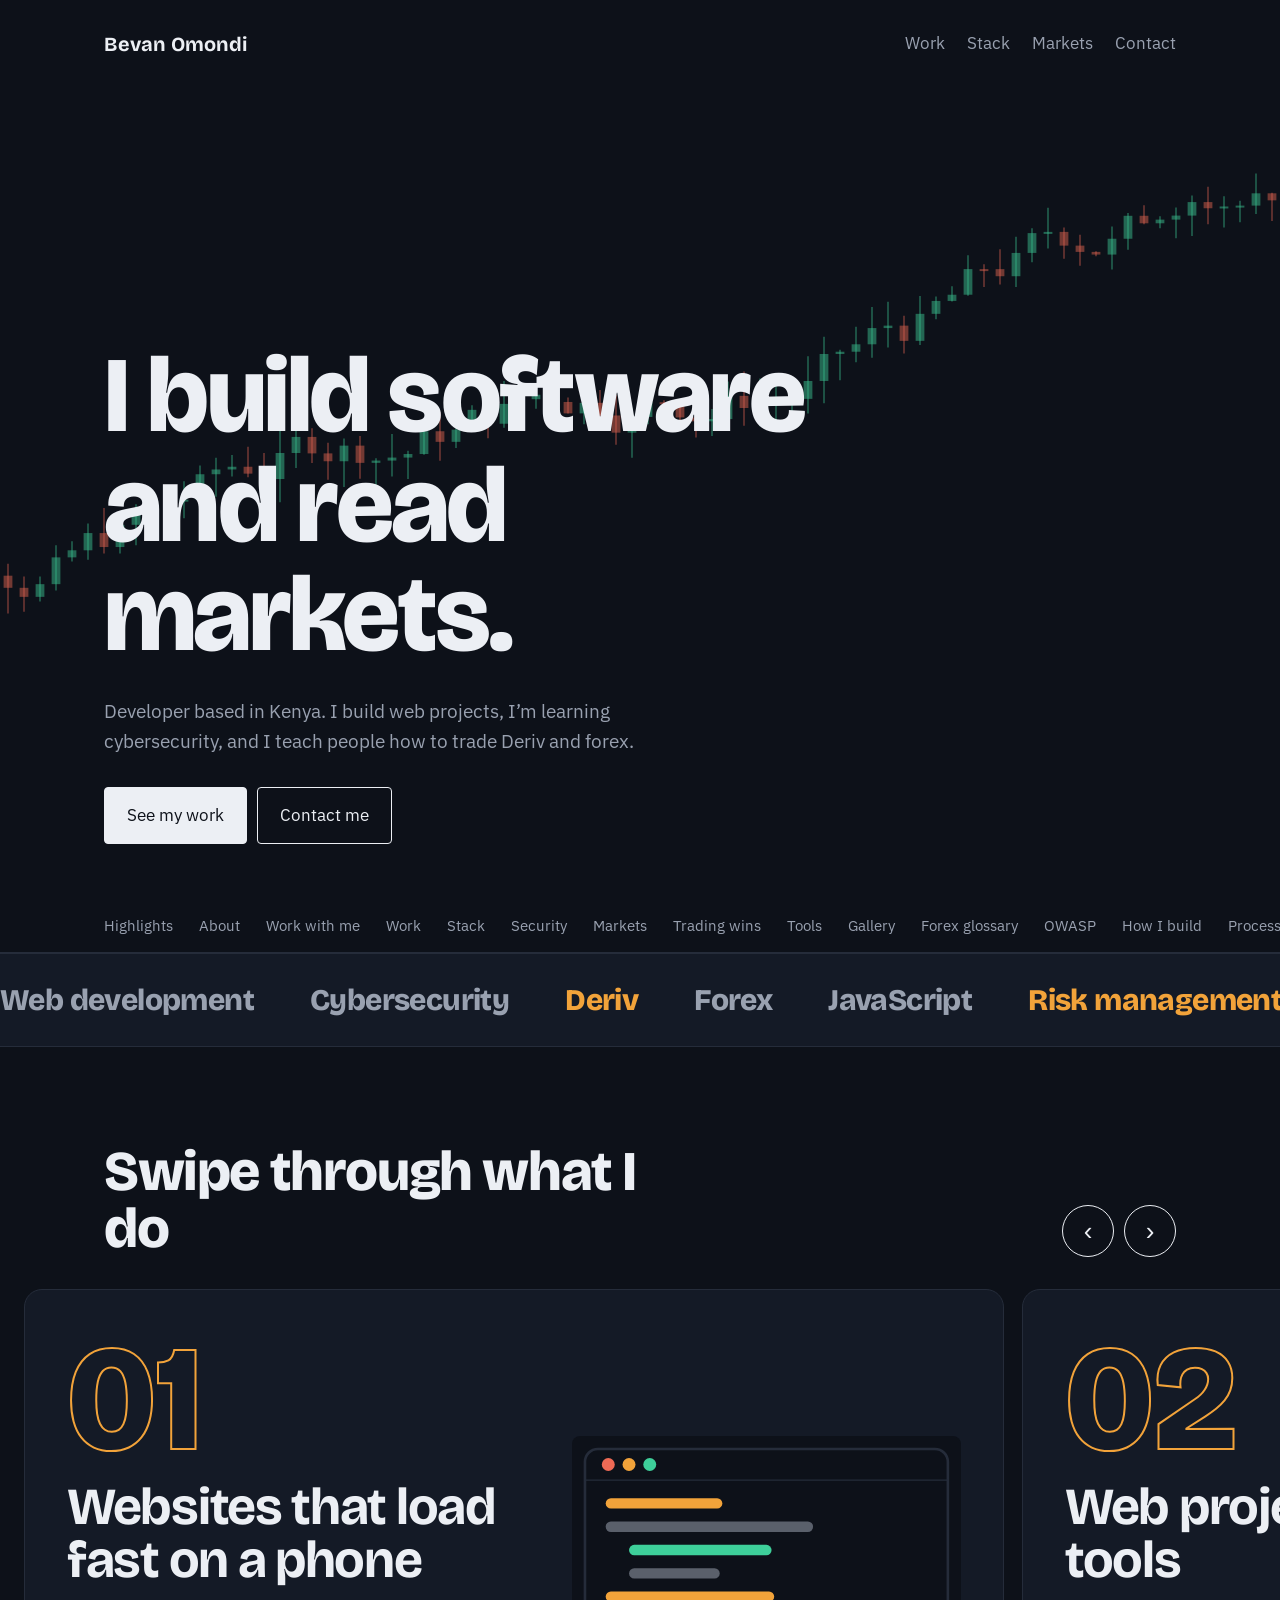
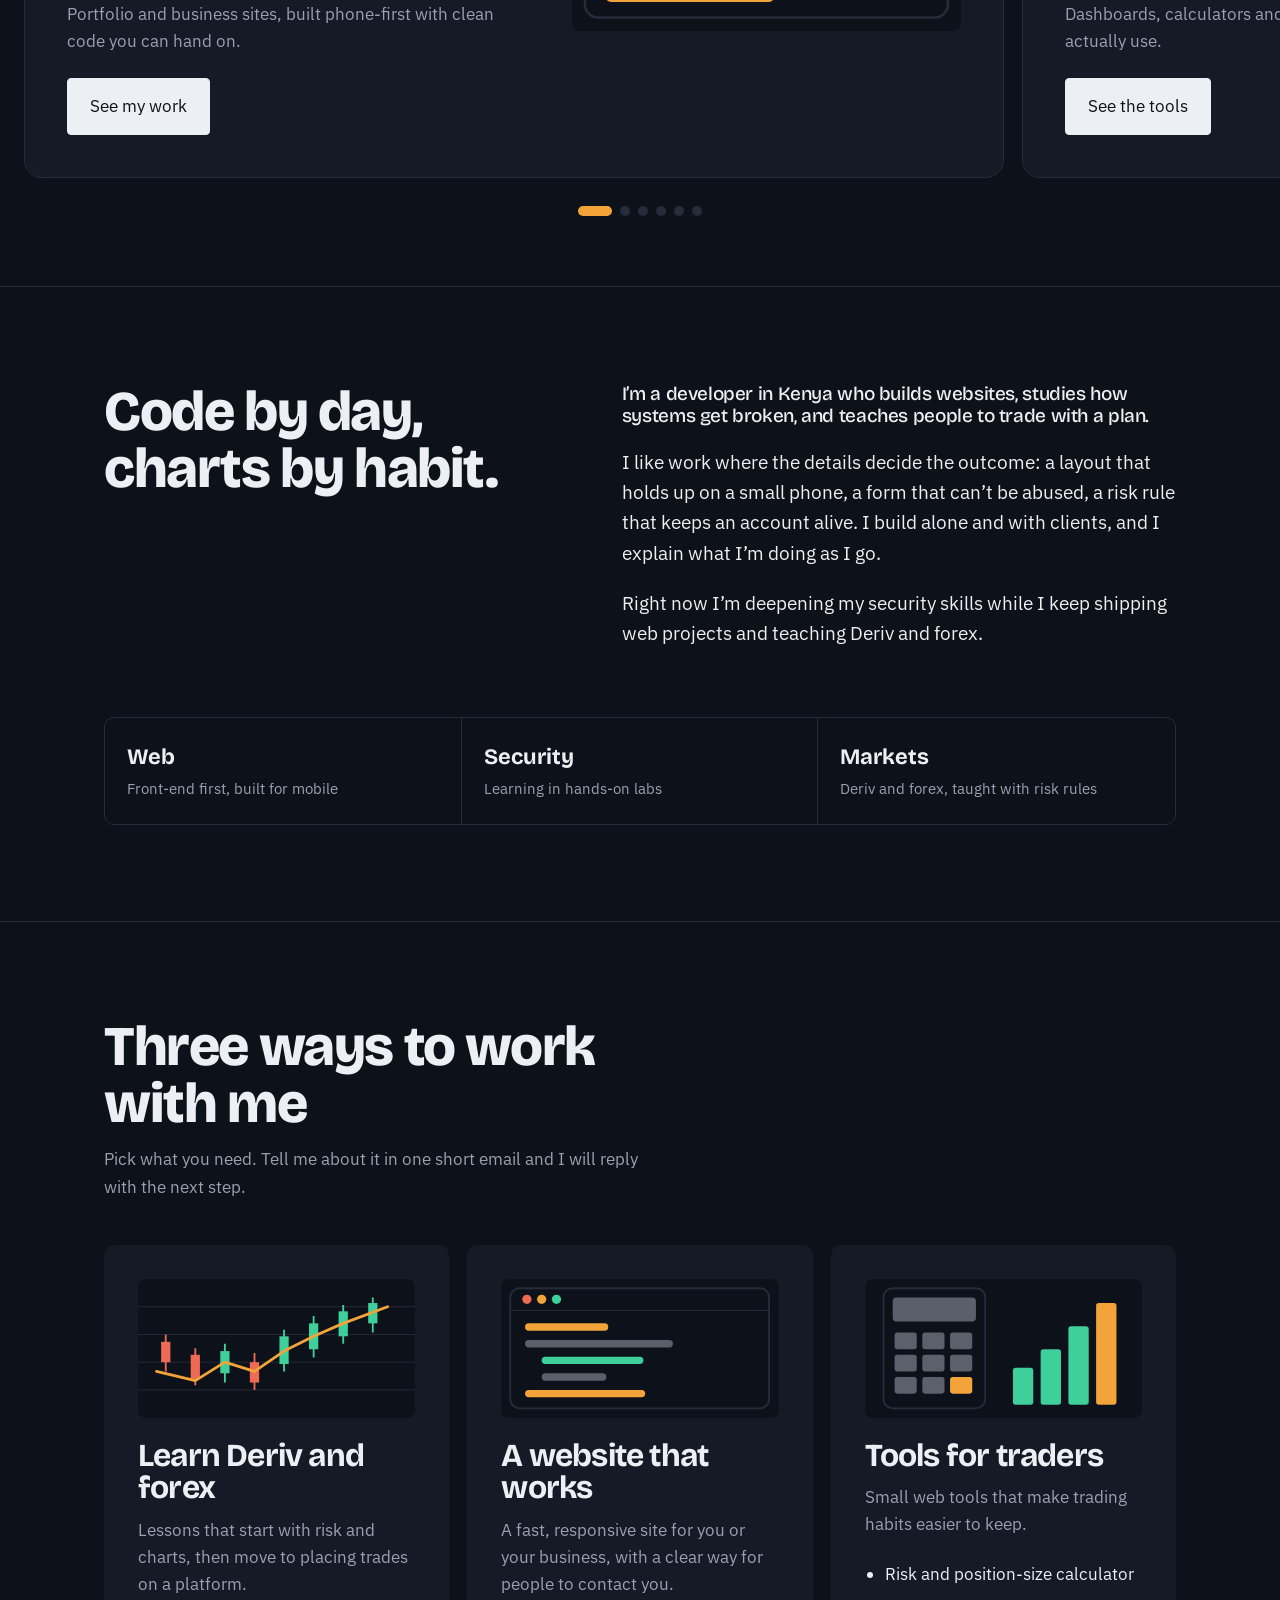
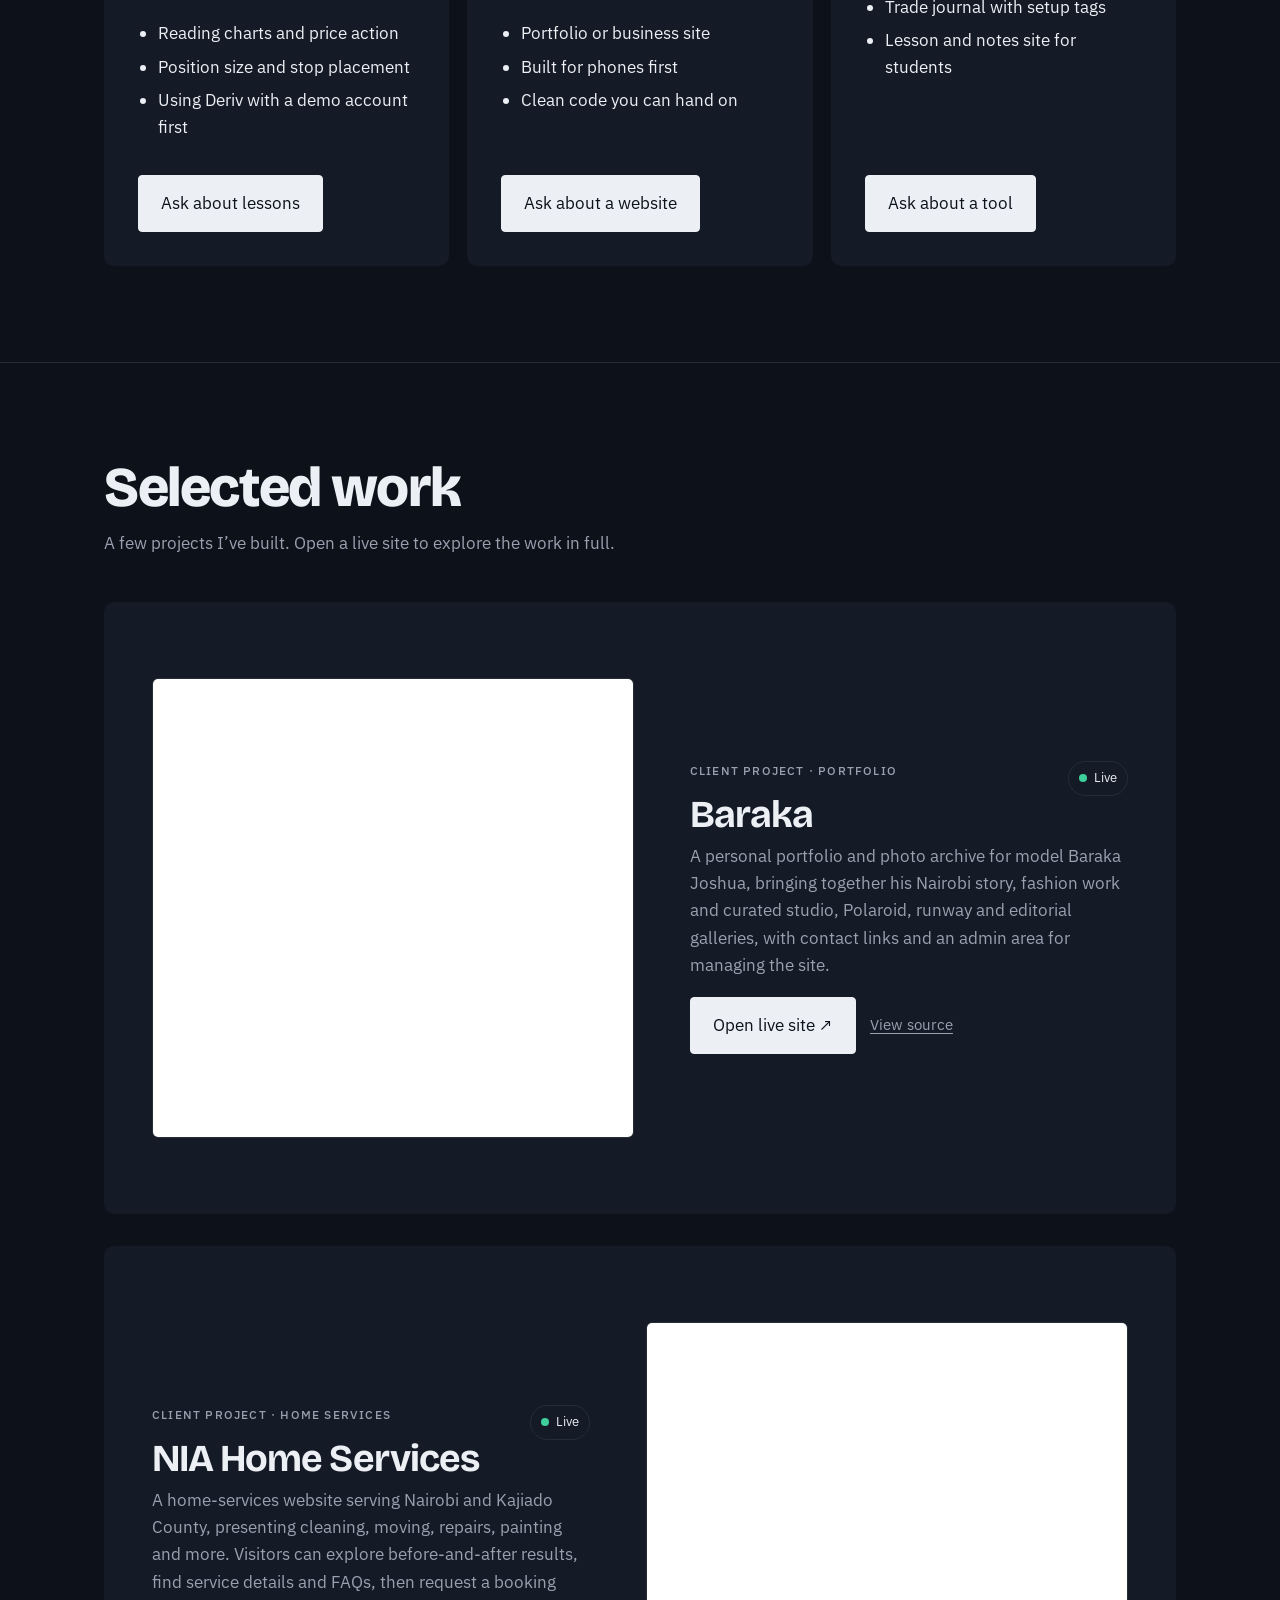
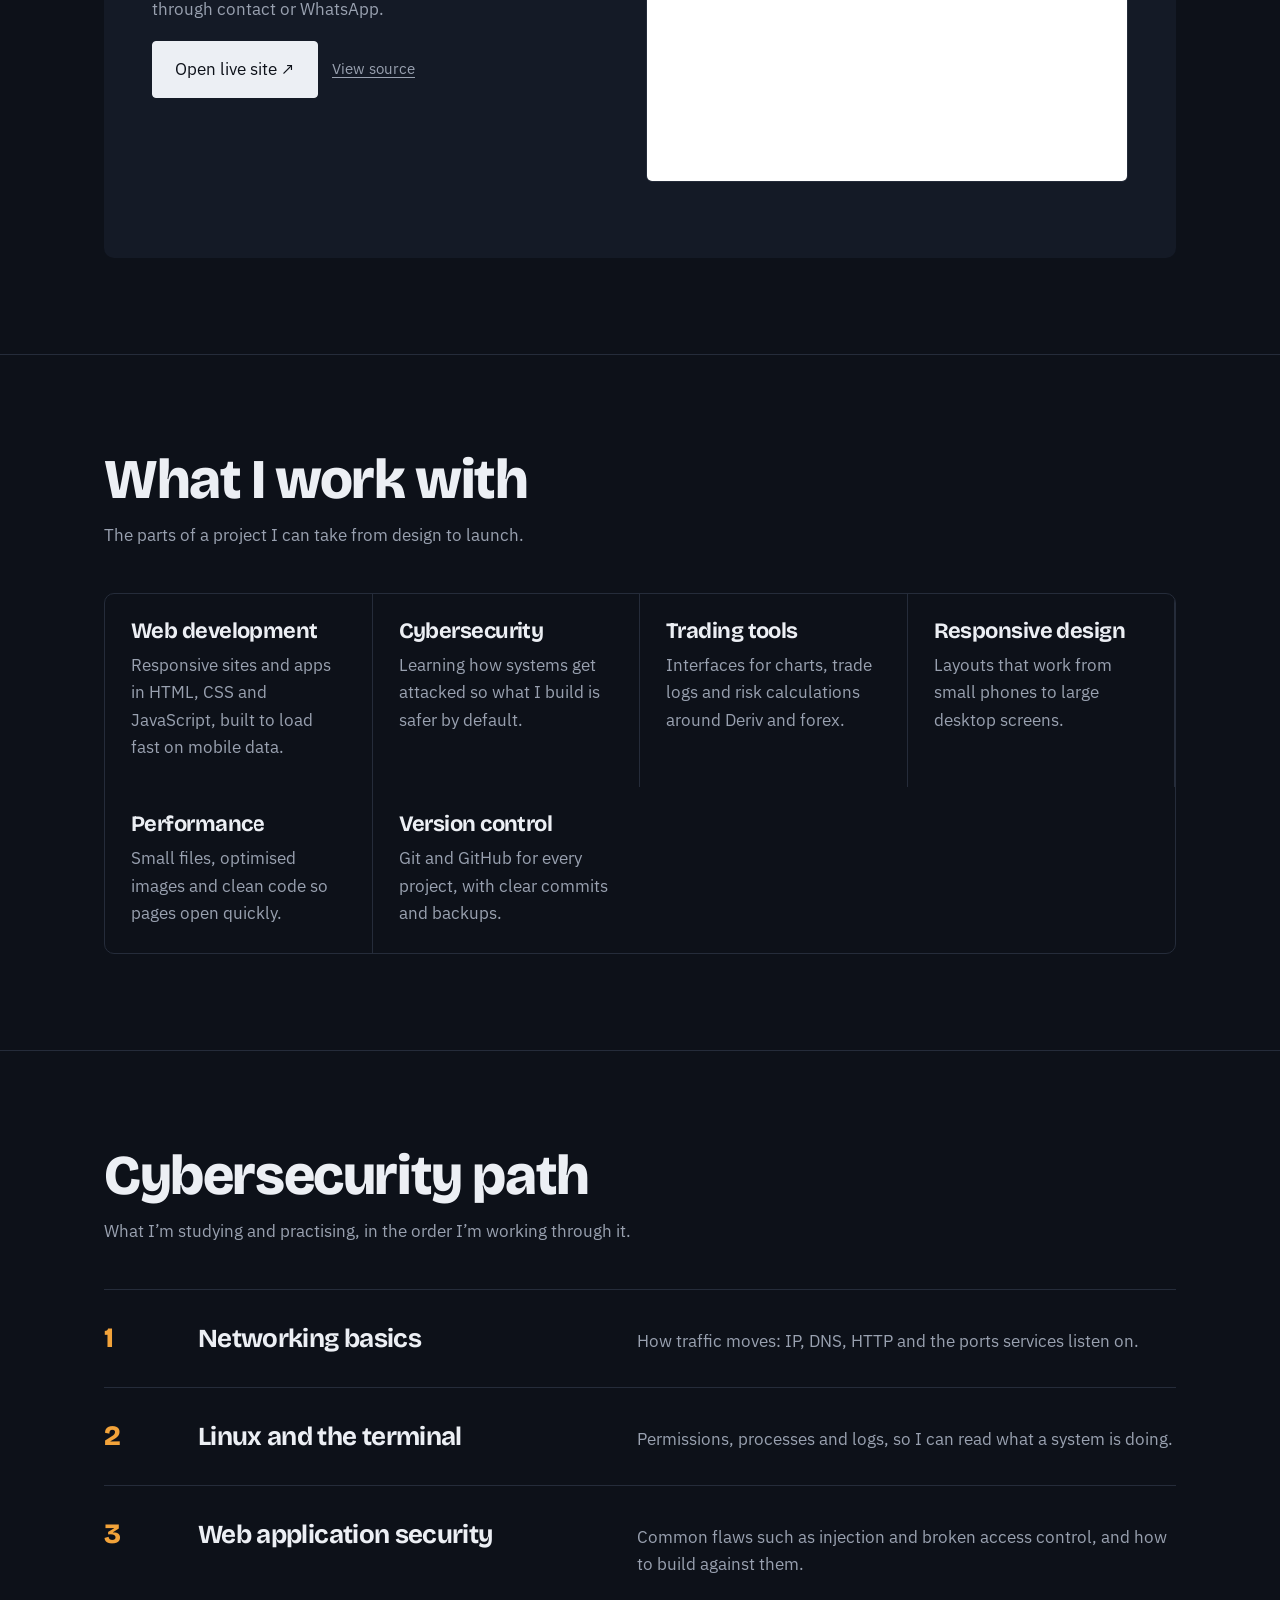
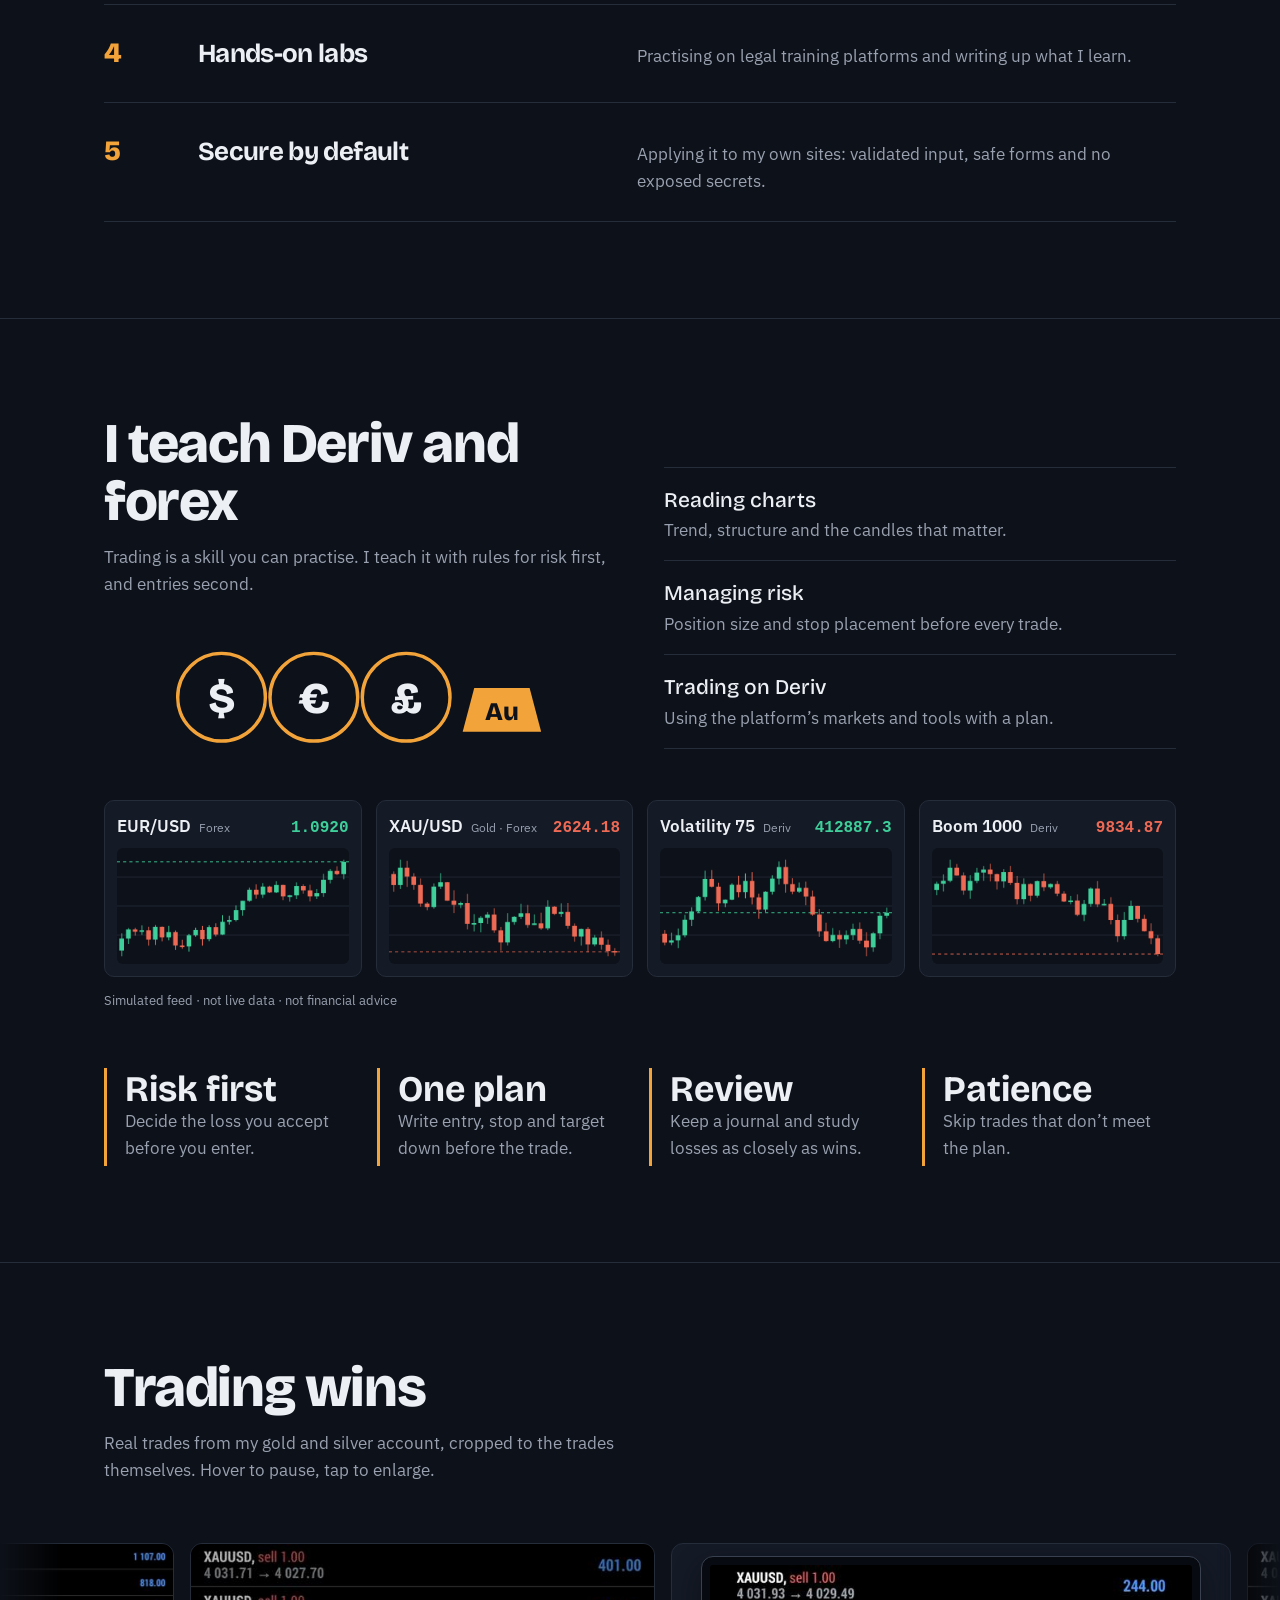
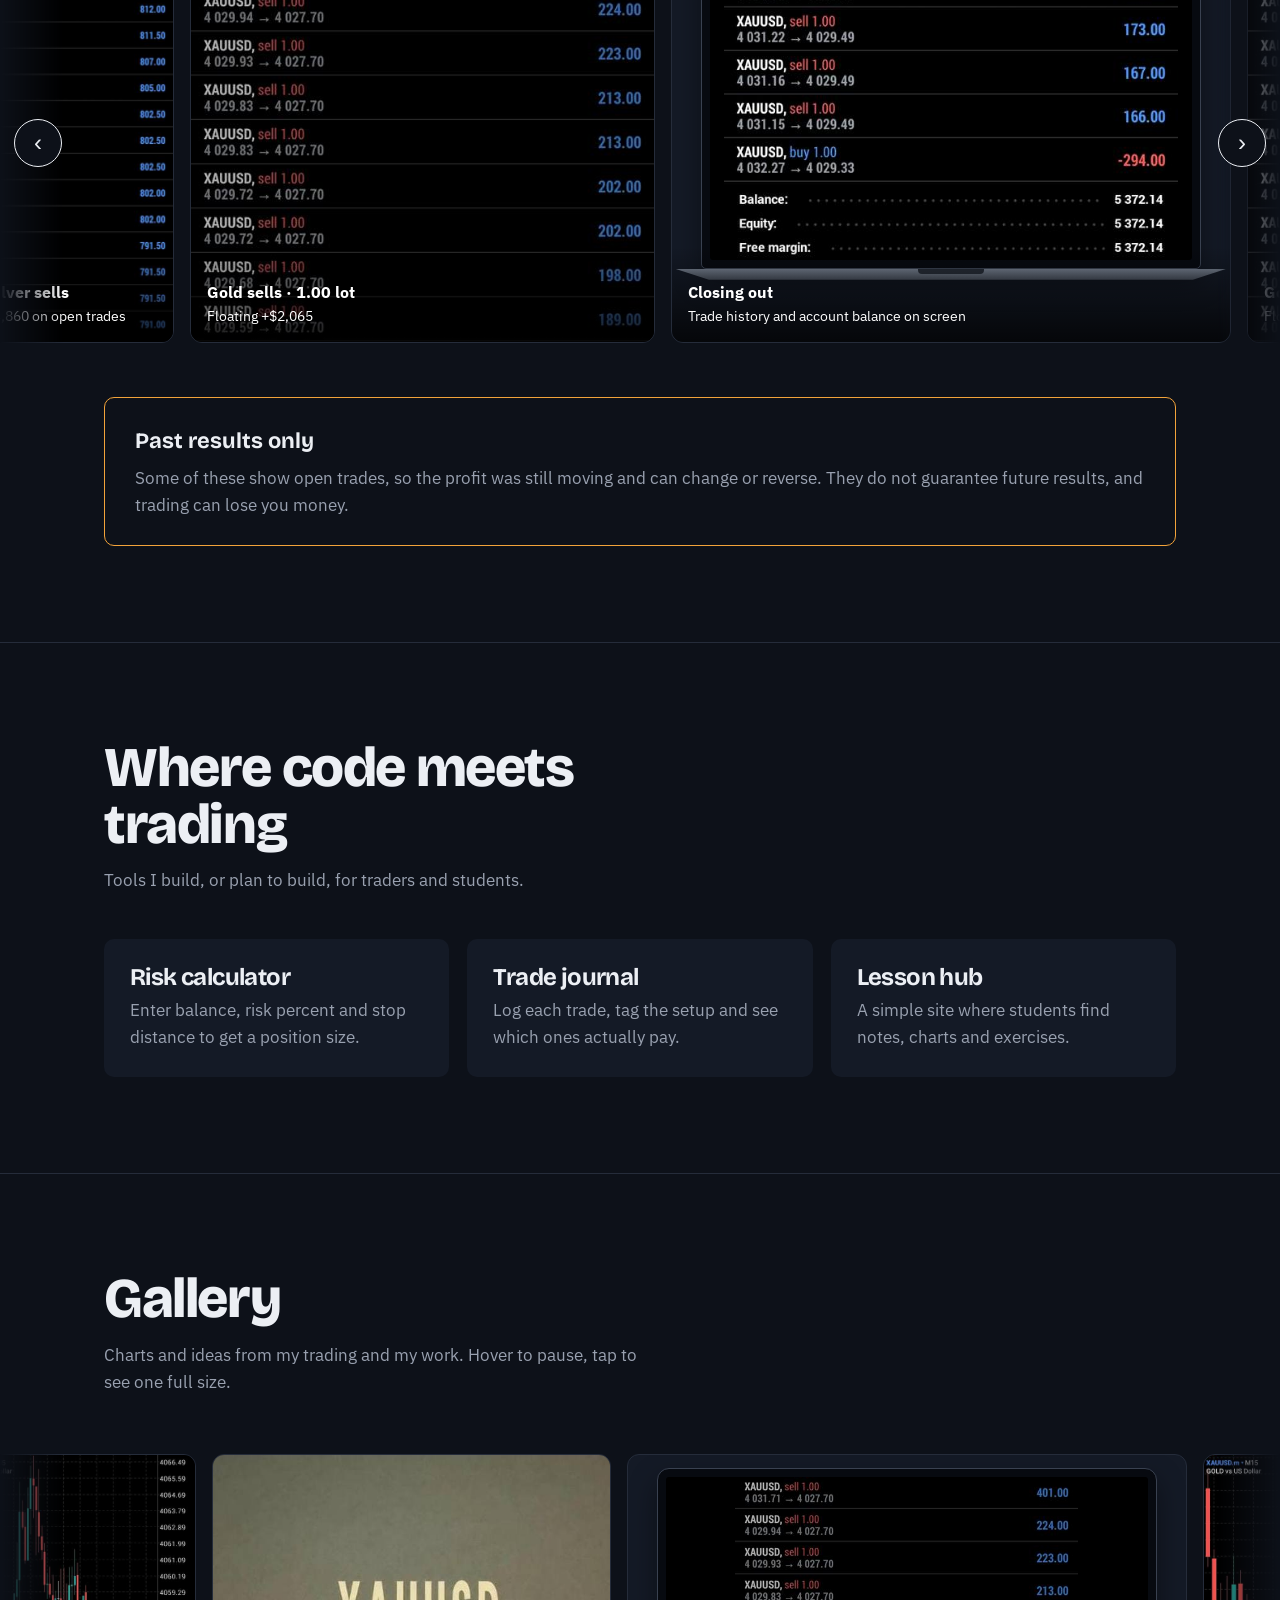
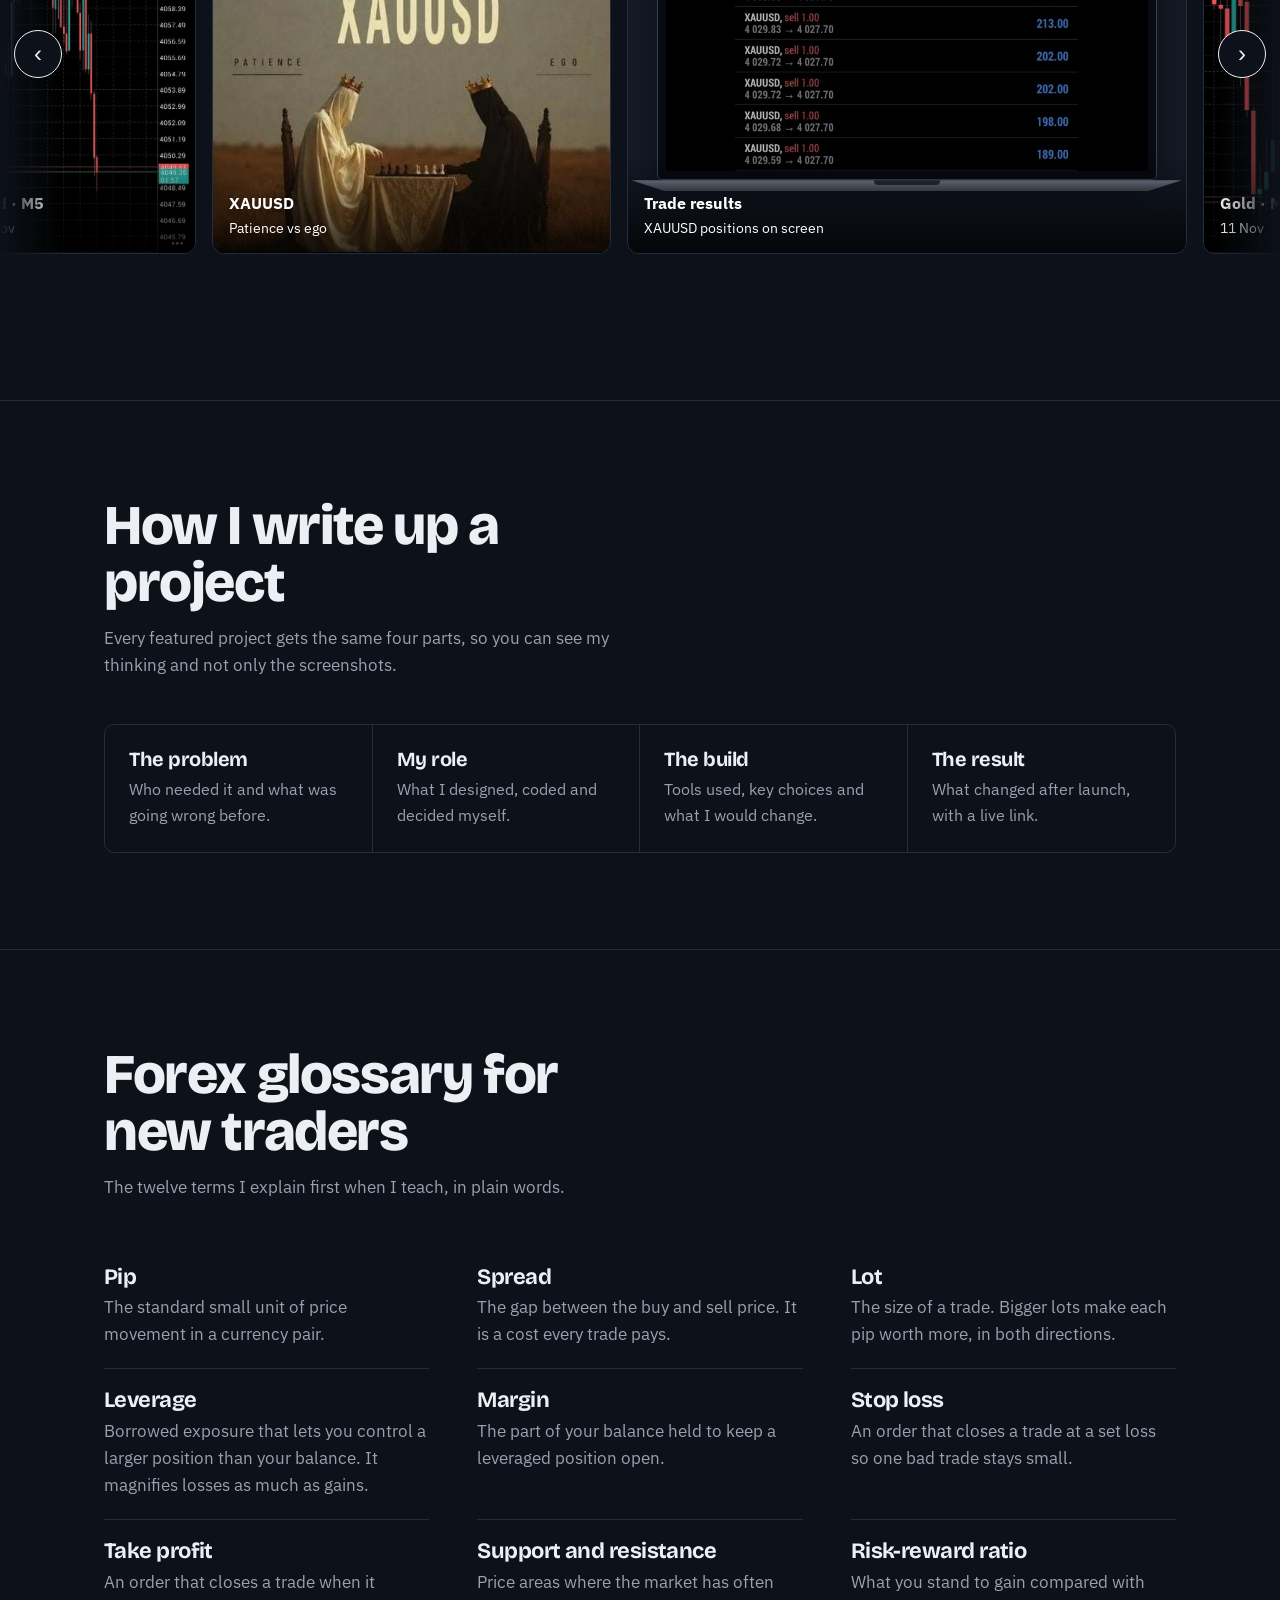
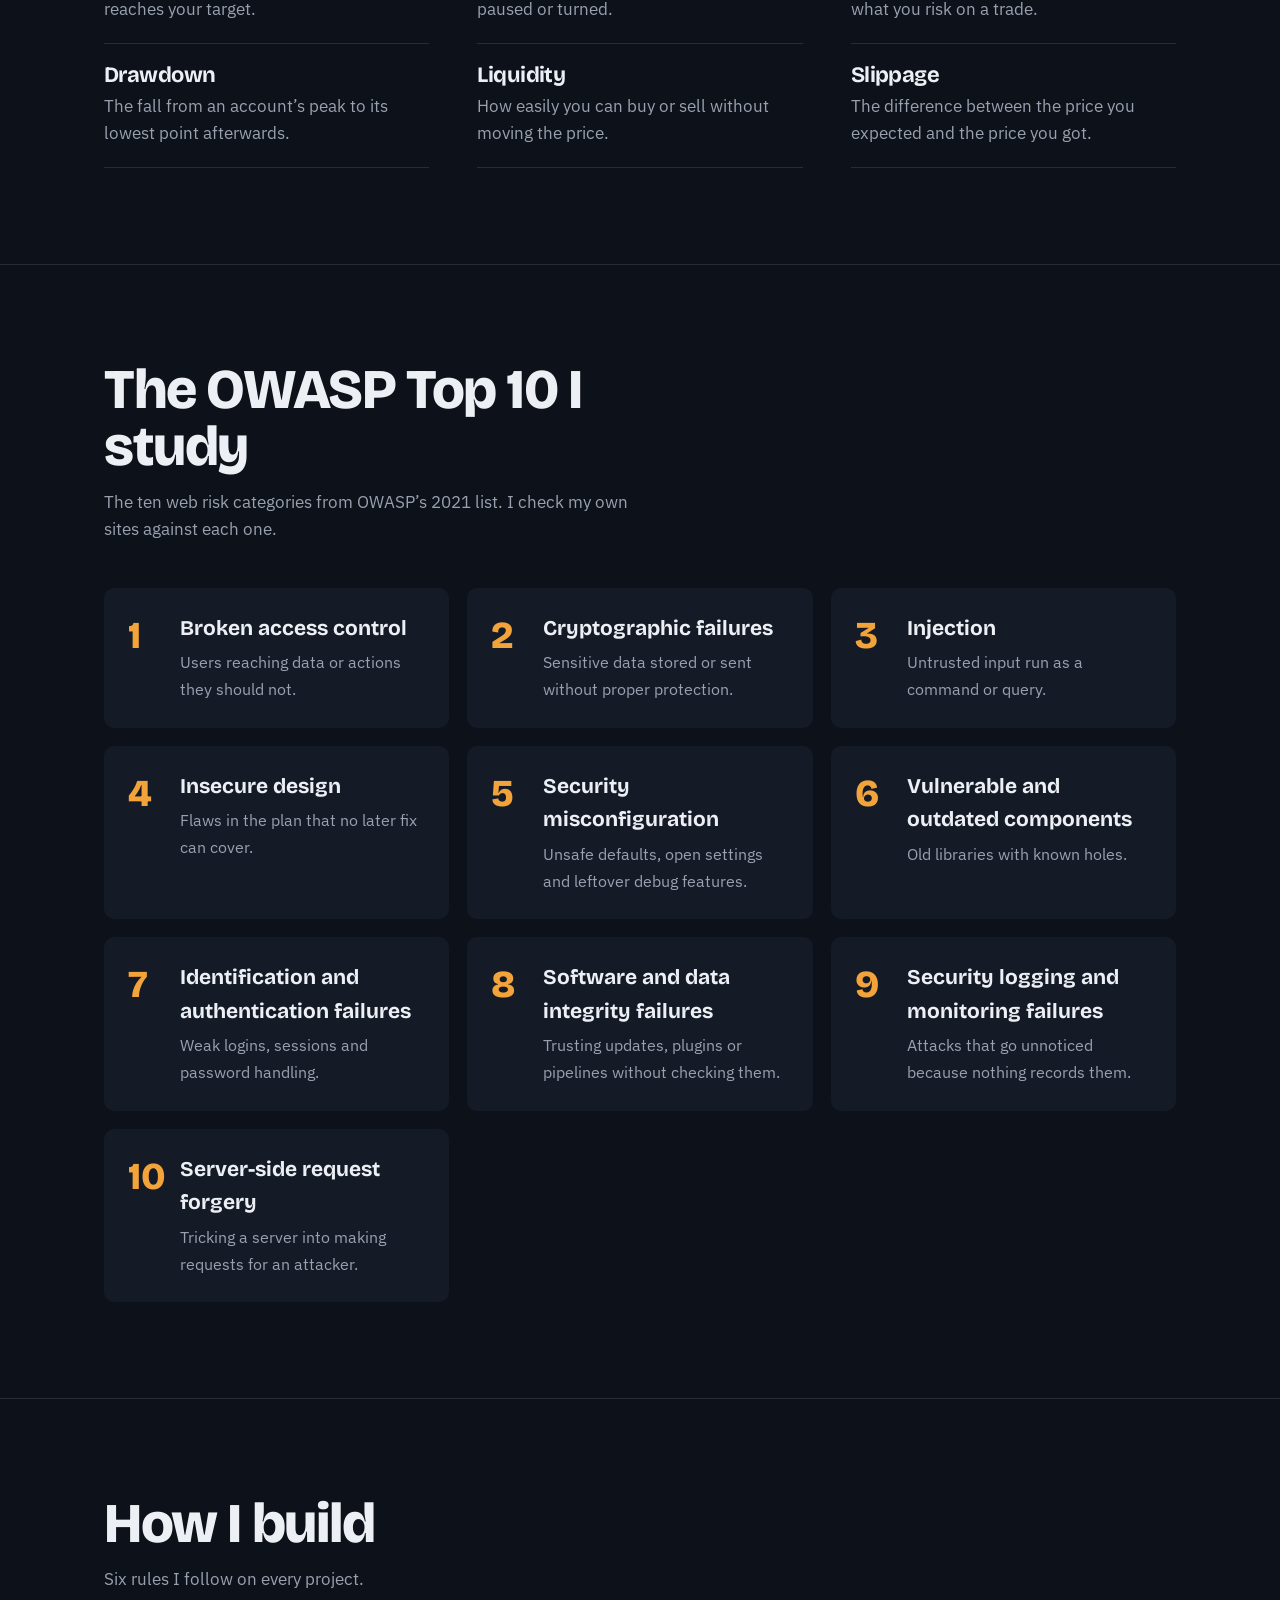
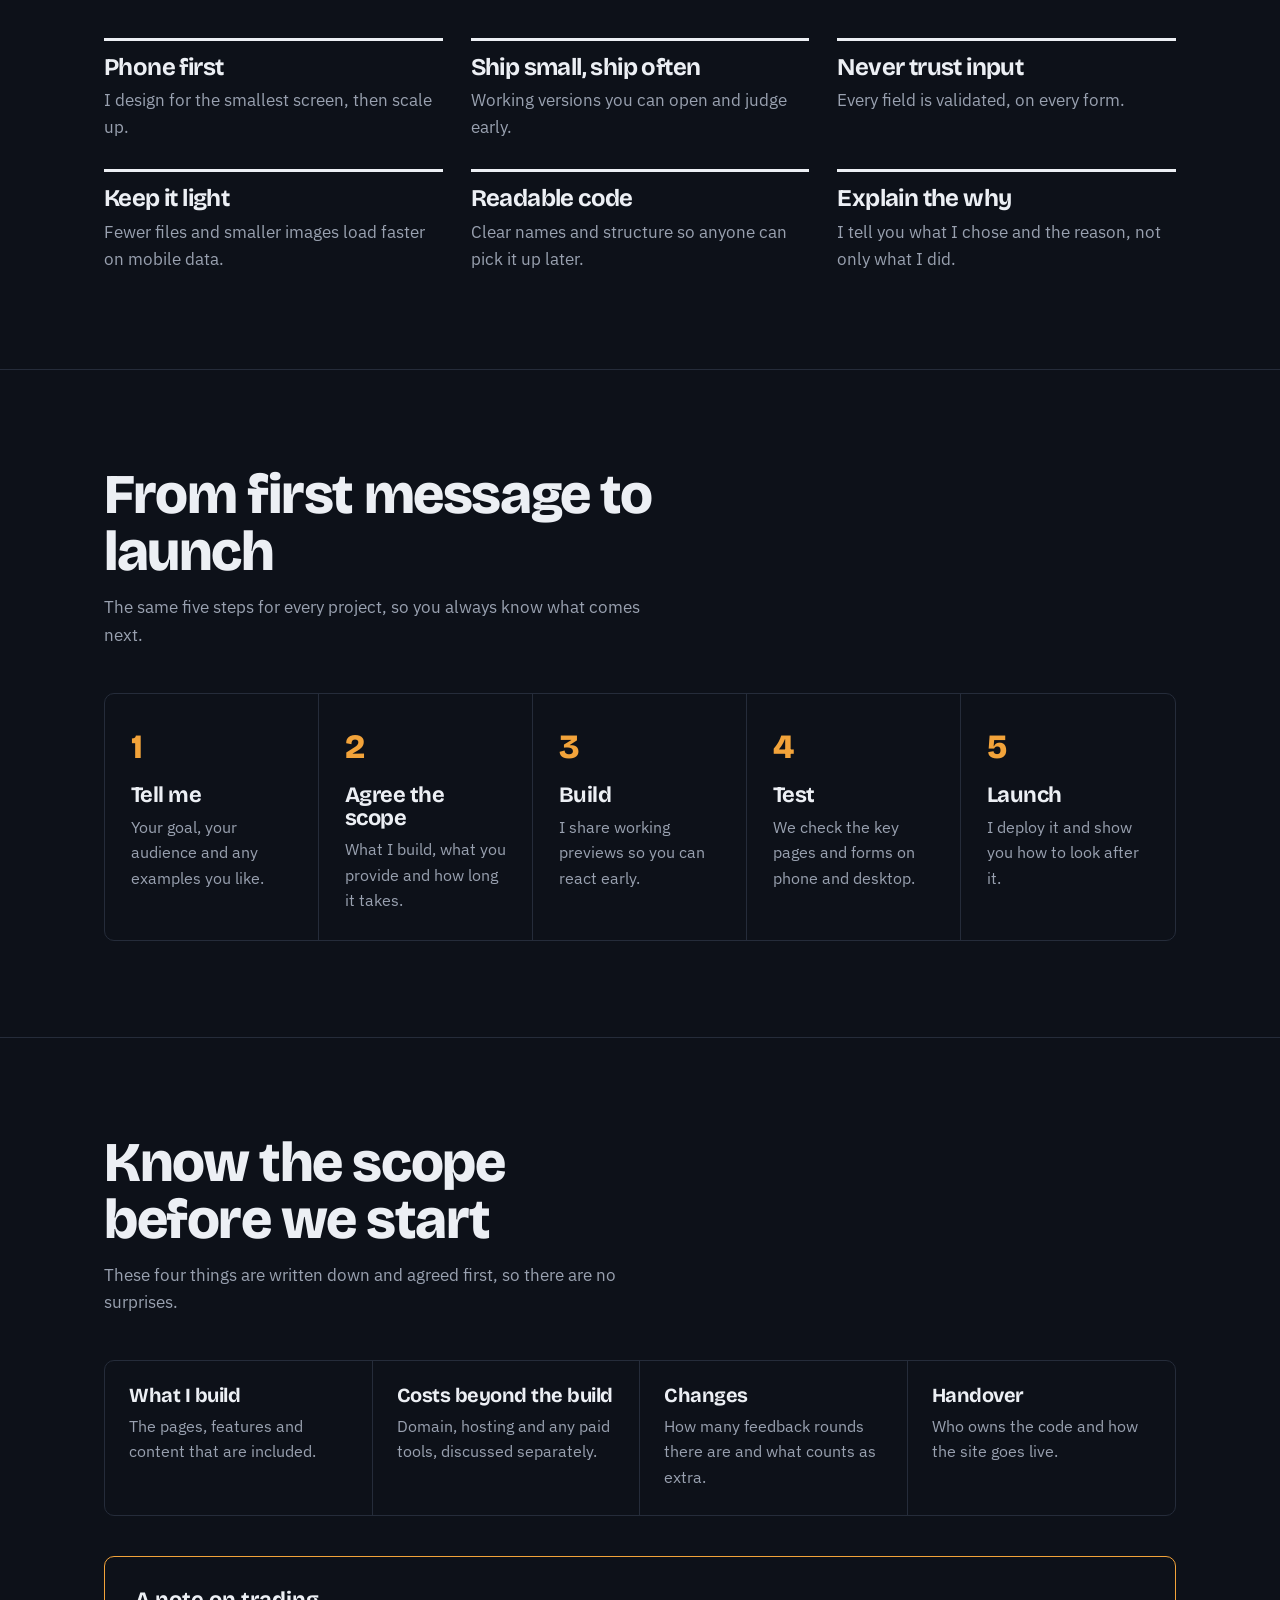
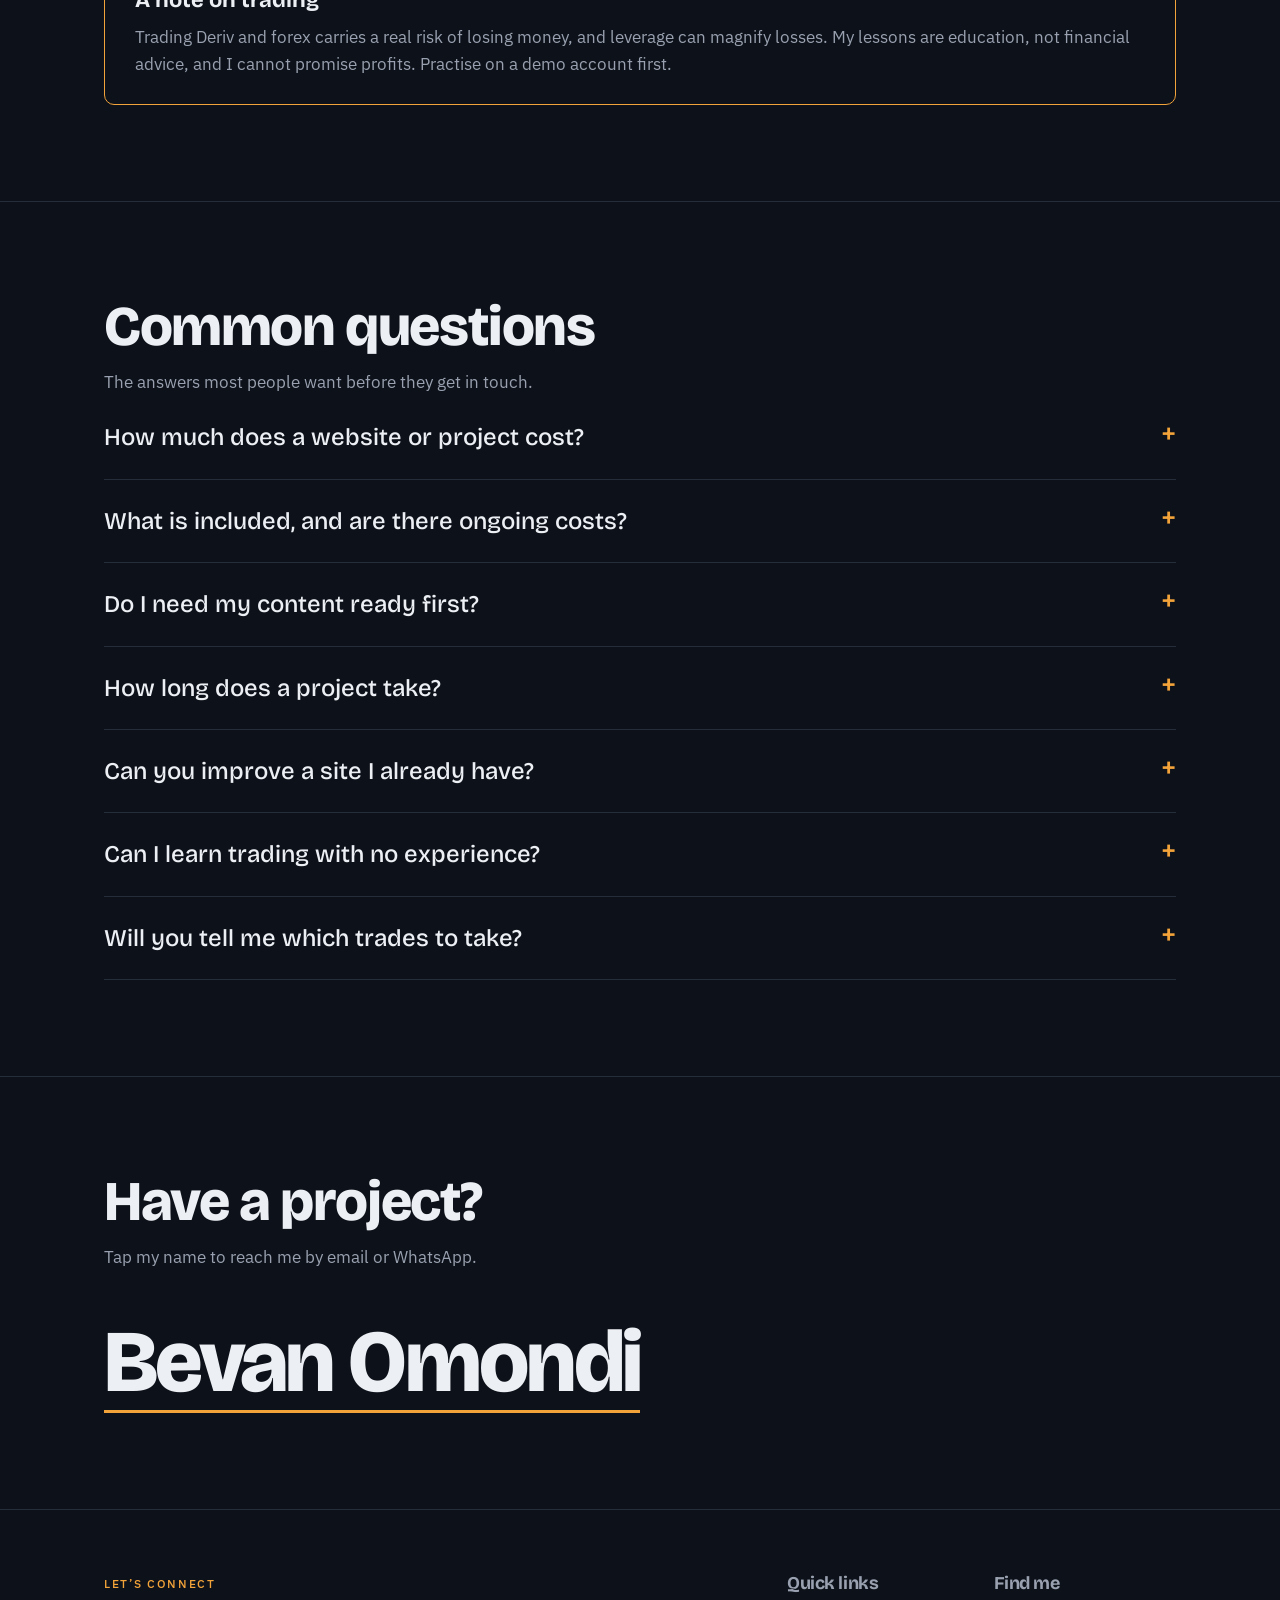
==== commit c84124cf: "Match Nia preview behavior to Baraka" ====
--- a/index.html
+++ b/index.html
@@ -85,9 +85,9 @@
         <div class="proj-actions"><a class="btn fill" href="https://baraka-joshua.vercel.app/" rel="noopener noreferrer">Open live site <span aria-hidden="true">↗</span></a><a class="source-link" href="https://github.com/bevanardin061-source/baraka-portfolio" target="_blank" rel="noopener noreferrer">View source</a></div>
       </div>
     </article>
-    <article class="proj nia-project">
-      <div class="shot live-preview nia-preview">
-        <iframe src="https://nia-home-services.vercel.app/" title="NIA Home Services live project preview" aria-hidden="true" tabindex="-1" loading="lazy" scrolling="auto" allow="autoplay 'none'; fullscreen 'none'" referrerpolicy="strict-origin-when-cross-origin"></iframe>
+    <article class="proj">
+      <div class="shot live-preview">
+        <iframe src="https://nia-home-services.vercel.app/" title="NIA Home Services live project preview" aria-hidden="true" tabindex="-1" loading="lazy" scrolling="no" allow="autoplay 'none'; fullscreen 'none'" referrerpolicy="strict-origin-when-cross-origin"></iframe>
         <a class="preview-enter" href="https://nia-home-services.vercel.app/" aria-label="Open NIA Home Services live site"><span>Open live project <b aria-hidden="true">↗</b></span></a>
       </div>
       <div class="proj-info">
--- a/css/style.css
+++ b/css/style.css
@@ -86,8 +86,7 @@
 @media (max-width:760px){.site-footer{padding-top:48px}.footer-main{grid-template-columns:1fr;gap:36px}.footer-details{grid-template-columns:1fr 1fr}}
 @media (max-width:560px){.footer-actions{flex-direction:column;align-items:stretch}.footer-actions .btn{text-align:center}.footer-details{gap:18px}.footer-bottom{flex-direction:column;gap:6px}}
 @media (max-width:900px){.work{grid-template-columns:1fr}.case{grid-template-columns:1fr}.case div{border-right:0;border-bottom:1px solid var(--line)}.case div:last-child{border-bottom:0}}
-@media (max-width:760px){.proj,.proj:nth-child(even),.market{grid-template-columns:1fr}.proj{min-height:0;gap:24px;padding:24px}.proj:nth-child(even) .shot{order:0}.shot.live-preview.nia-preview{height:clamp(380px,78vh,700px)}.nia-project{padding:clamp(12px,3vw,20px)}.nia-preview iframe{pointer-events:auto;-webkit-overflow-scrolling:touch}.nia-preview .preview-enter{inset:auto 10px 10px auto}.live-preview .preview-enter{background:rgba(13,17,25,.12);color:#fff}.live-preview .preview-enter span{opacity:1;transform:none}.stack div{border-right:0;border-bottom:1px solid var(--line)}section{padding:68px 0}.hero nav{flex-direction:column;align-items:flex-start;gap:8px;padding:18px 0}.hero nav span{width:100%;justify-content:flex-start;gap:0 20px}.hero nav a{min-height:44px;padding:8px 0}.hero{min-height:82vh;min-height:82svh}}
-@supports (height:1svh){@media (max-width:760px){.shot.live-preview.nia-preview{height:clamp(380px,78svh,700px)}}}
+@media (max-width:760px){.proj,.proj:nth-child(even),.market{grid-template-columns:1fr}.proj{min-height:0;gap:24px;padding:24px}.proj:nth-child(even) .shot{order:0}.live-preview .preview-enter{background:rgba(13,17,25,.12);color:#fff}.live-preview .preview-enter span{opacity:1;transform:none}.stack div{border-right:0;border-bottom:1px solid var(--line)}section{padding:68px 0}.hero nav{flex-direction:column;align-items:flex-start;gap:8px;padding:18px 0}.hero nav span{width:100%;justify-content:flex-start;gap:0 20px}.hero nav a{min-height:44px;padding:8px 0}.hero{min-height:82vh;min-height:82svh}}
 @media (prefers-reduced-motion:reduce){html{scroll-behavior:auto}}
 .bar{position:sticky;top:env(safe-area-inset-top,0px);z-index:5;background:var(--bg);border-bottom:1px solid var(--line);overflow-x:auto;white-space:nowrap}
 .bar .wrap{display:flex;gap:26px;padding-top:14px;padding-bottom:14px}
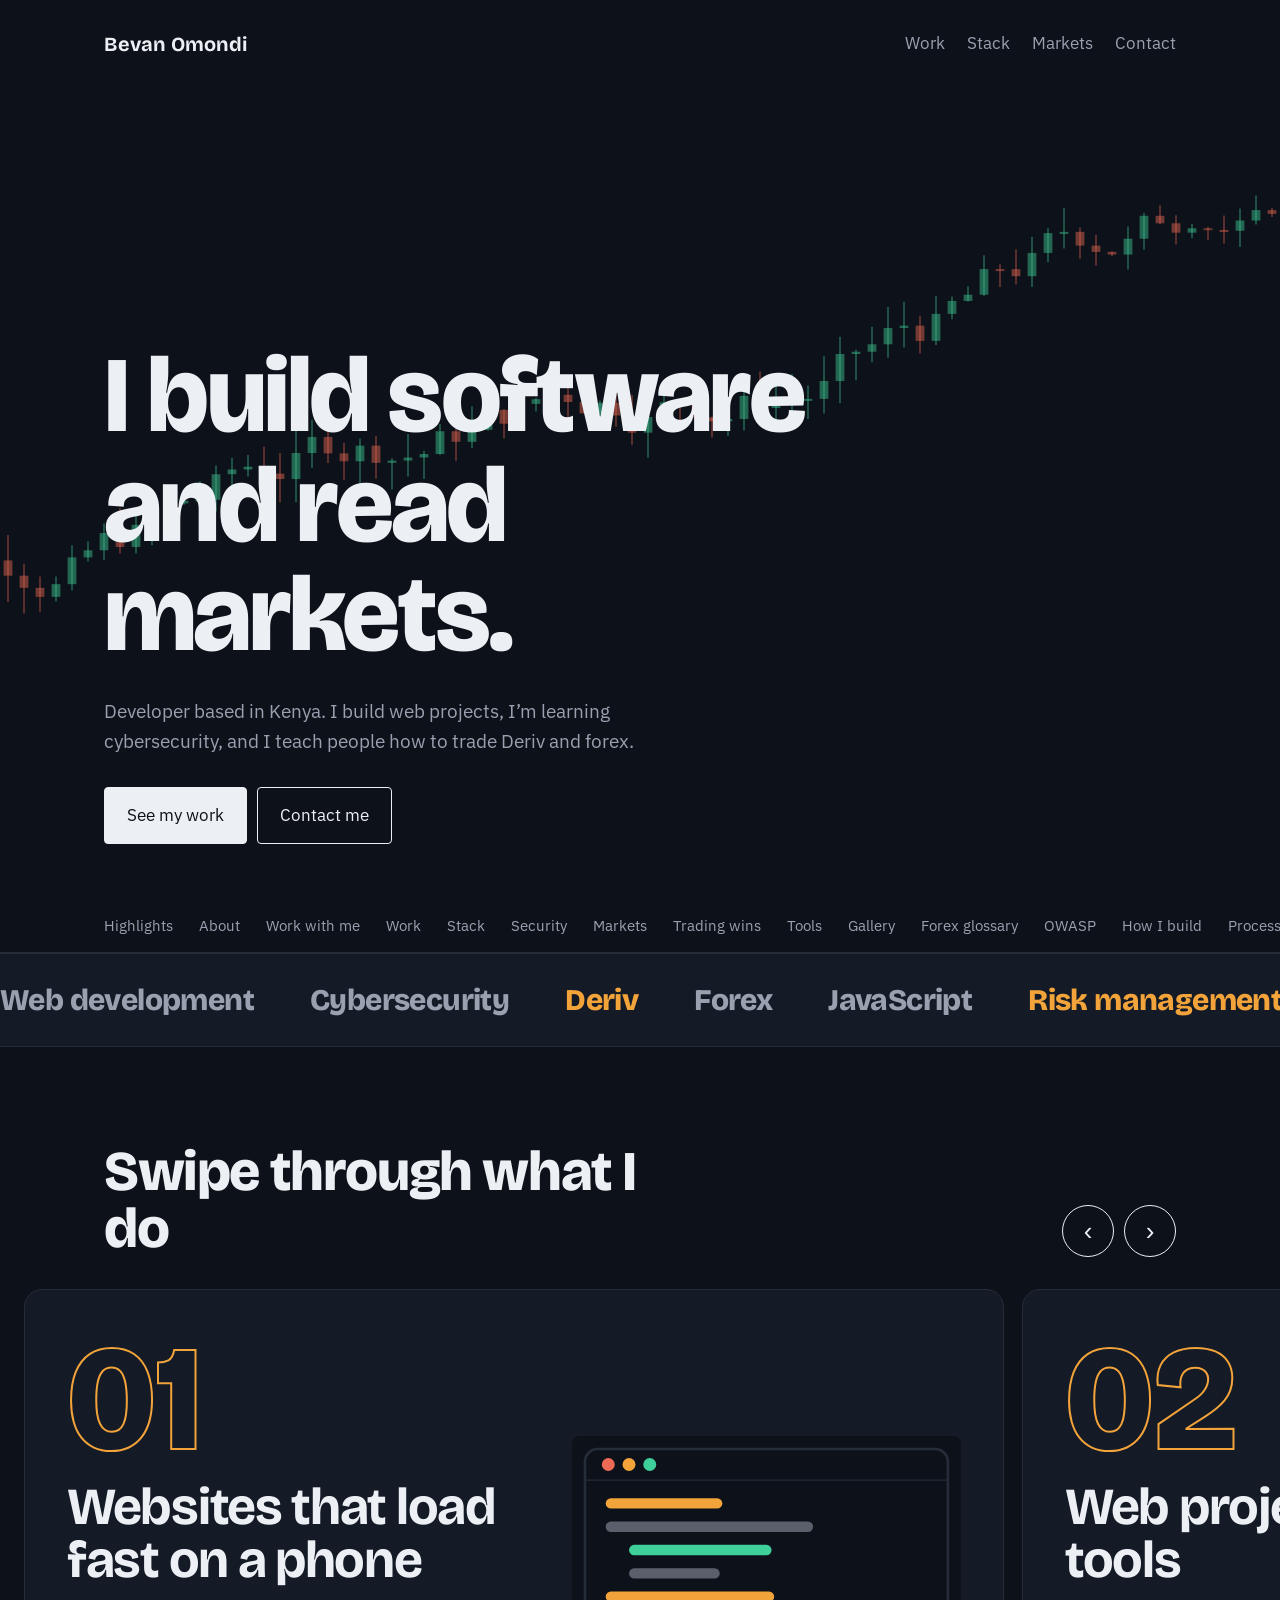
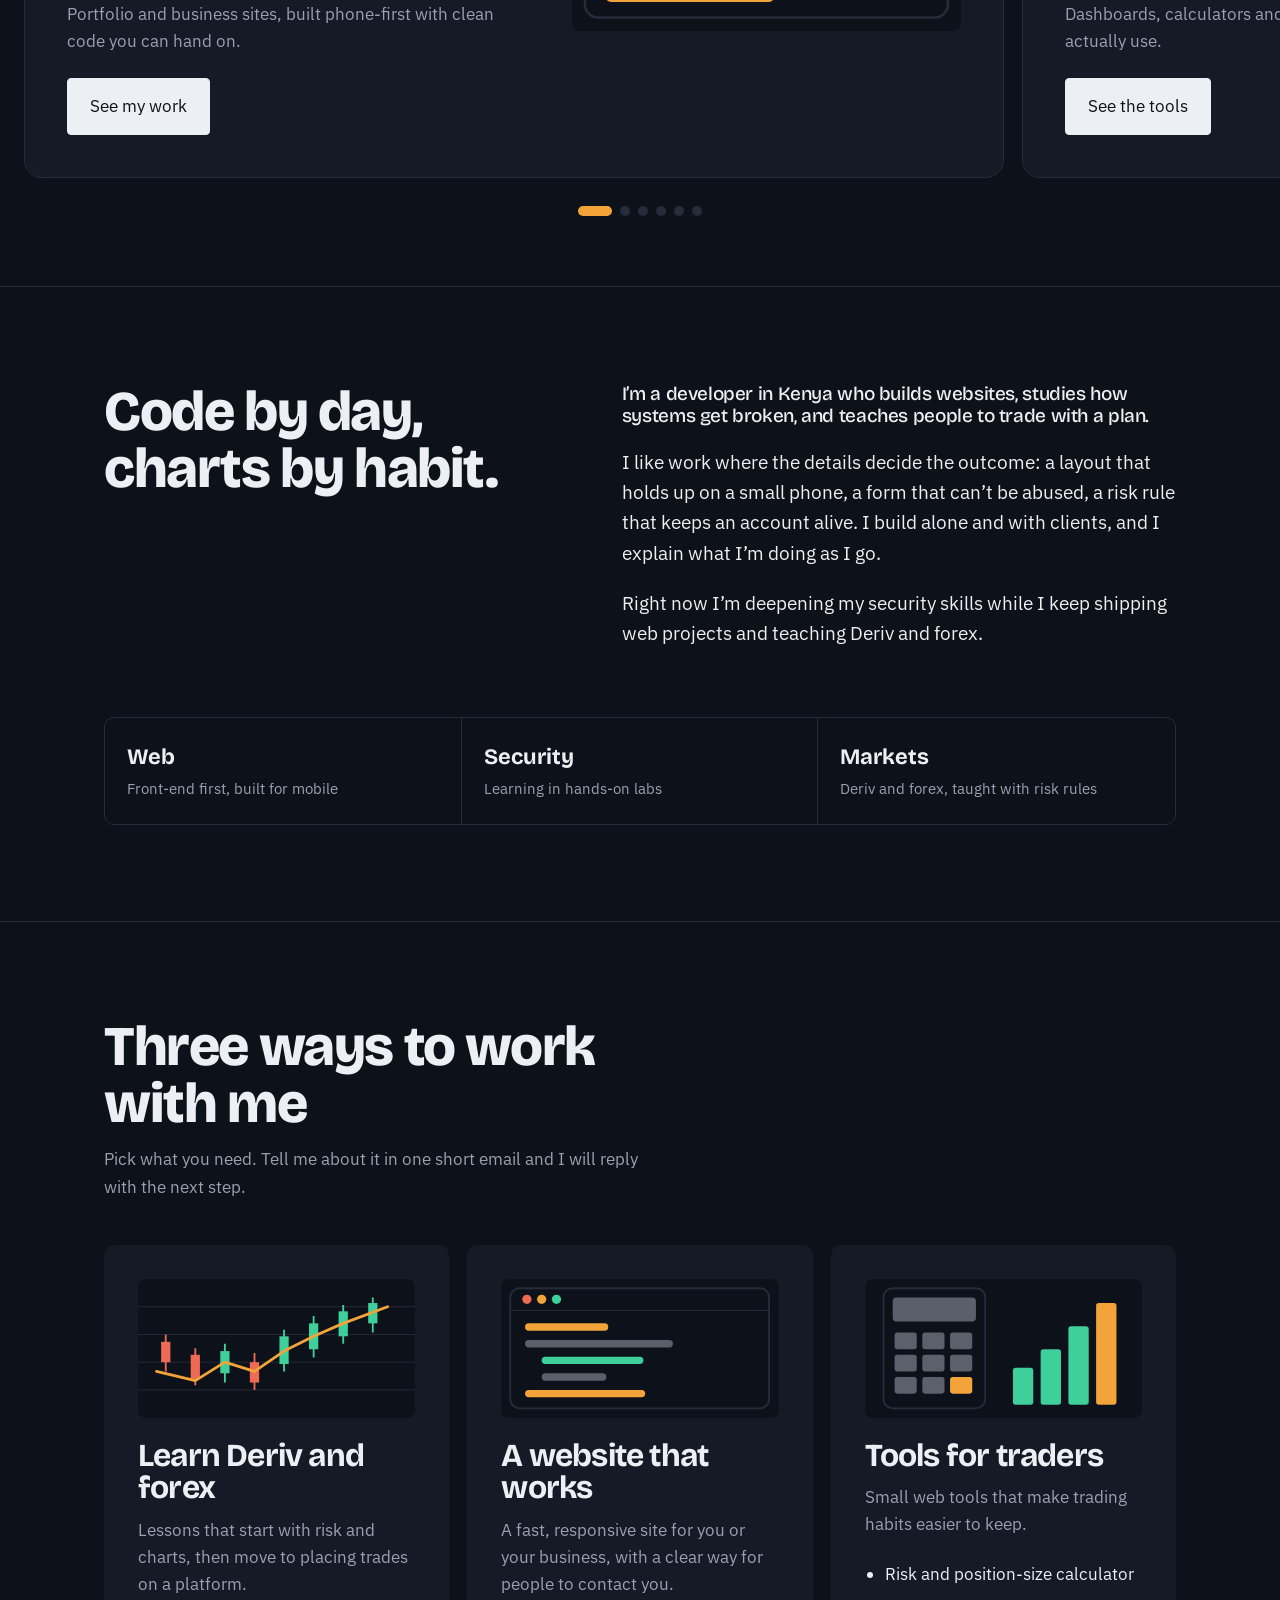
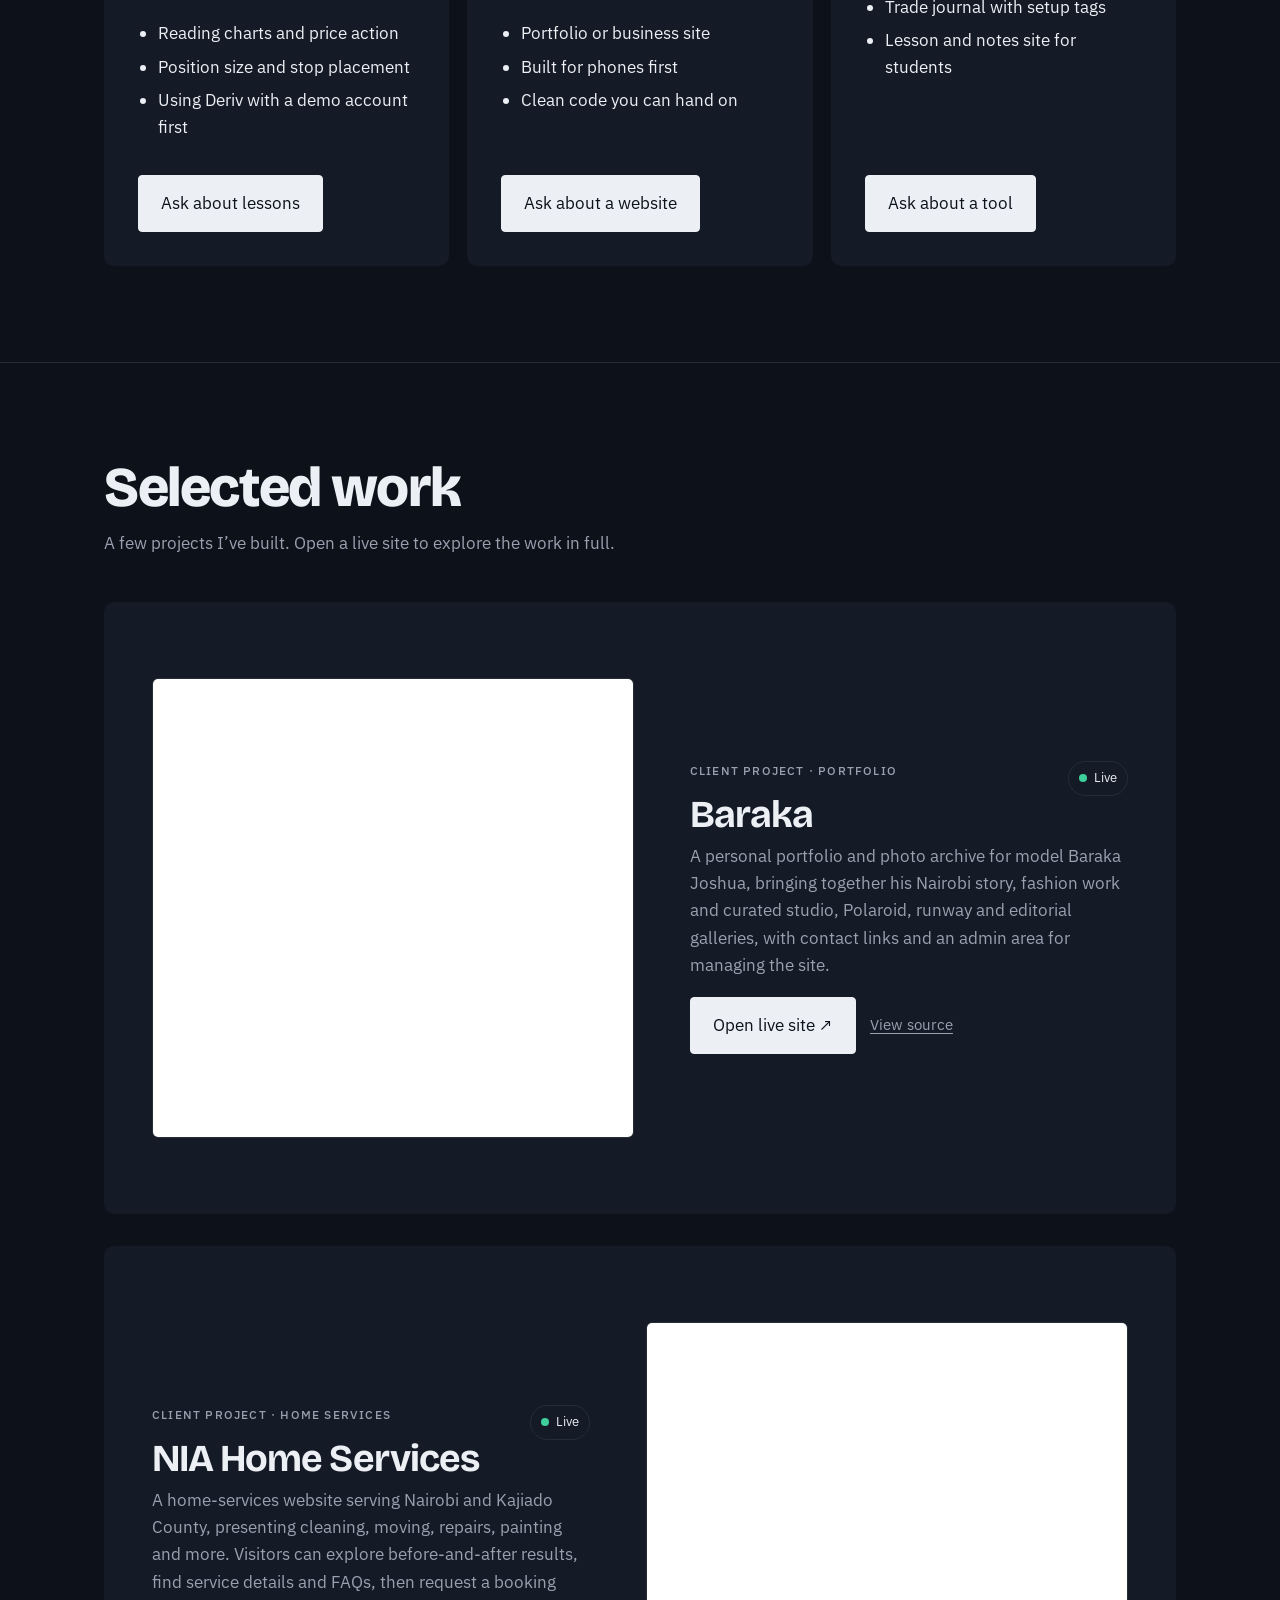
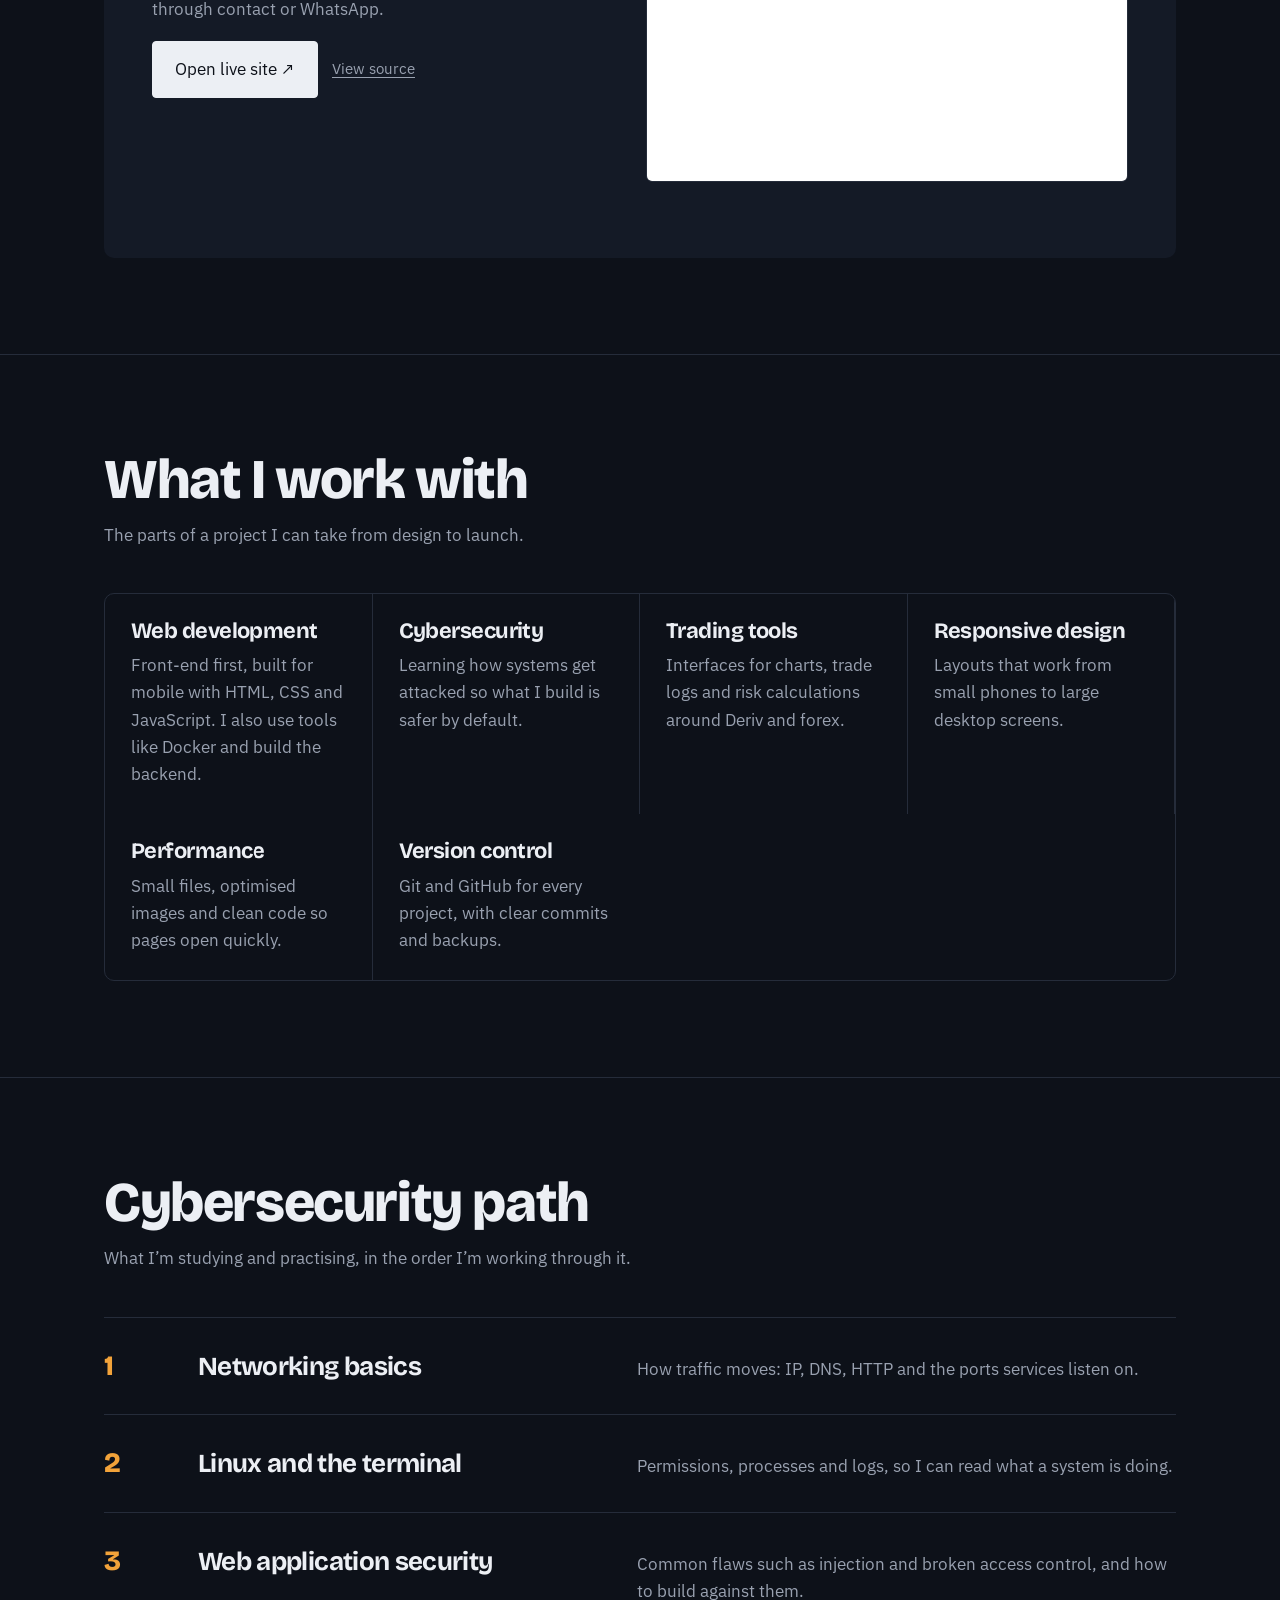
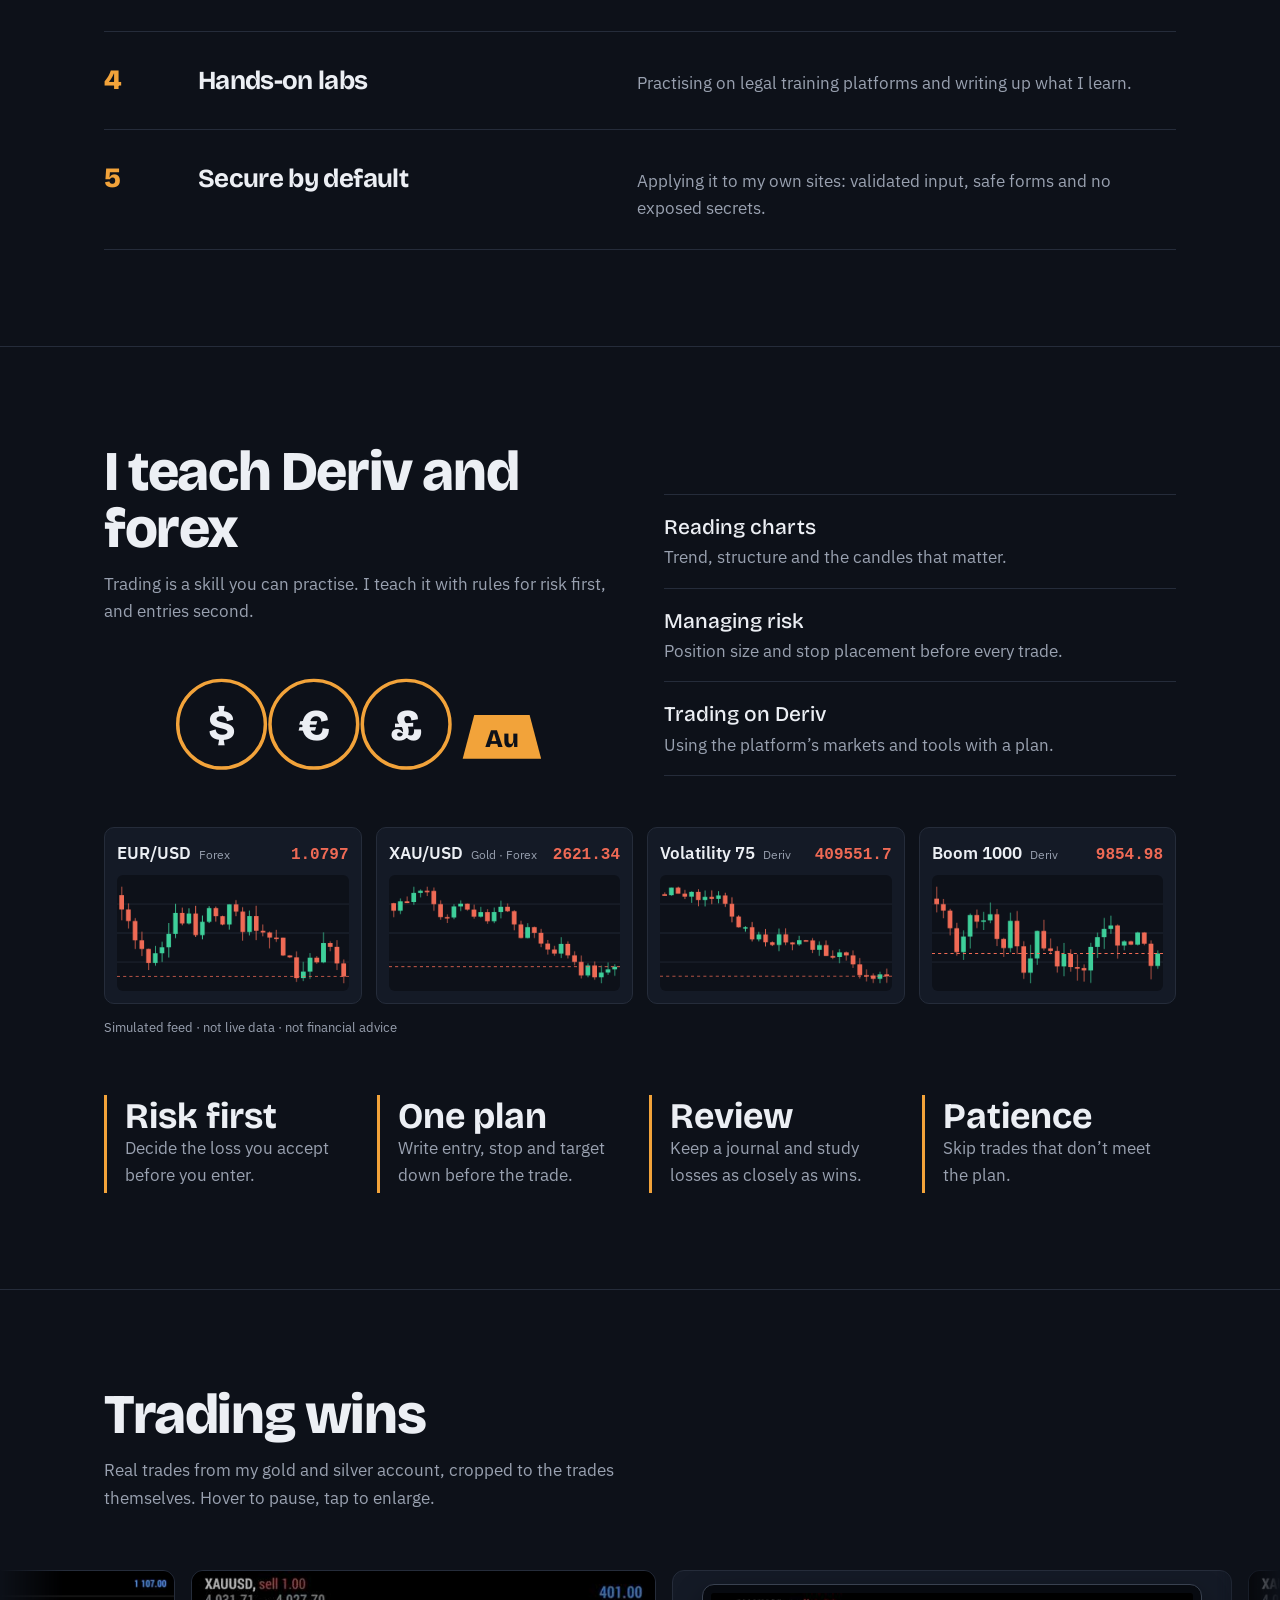
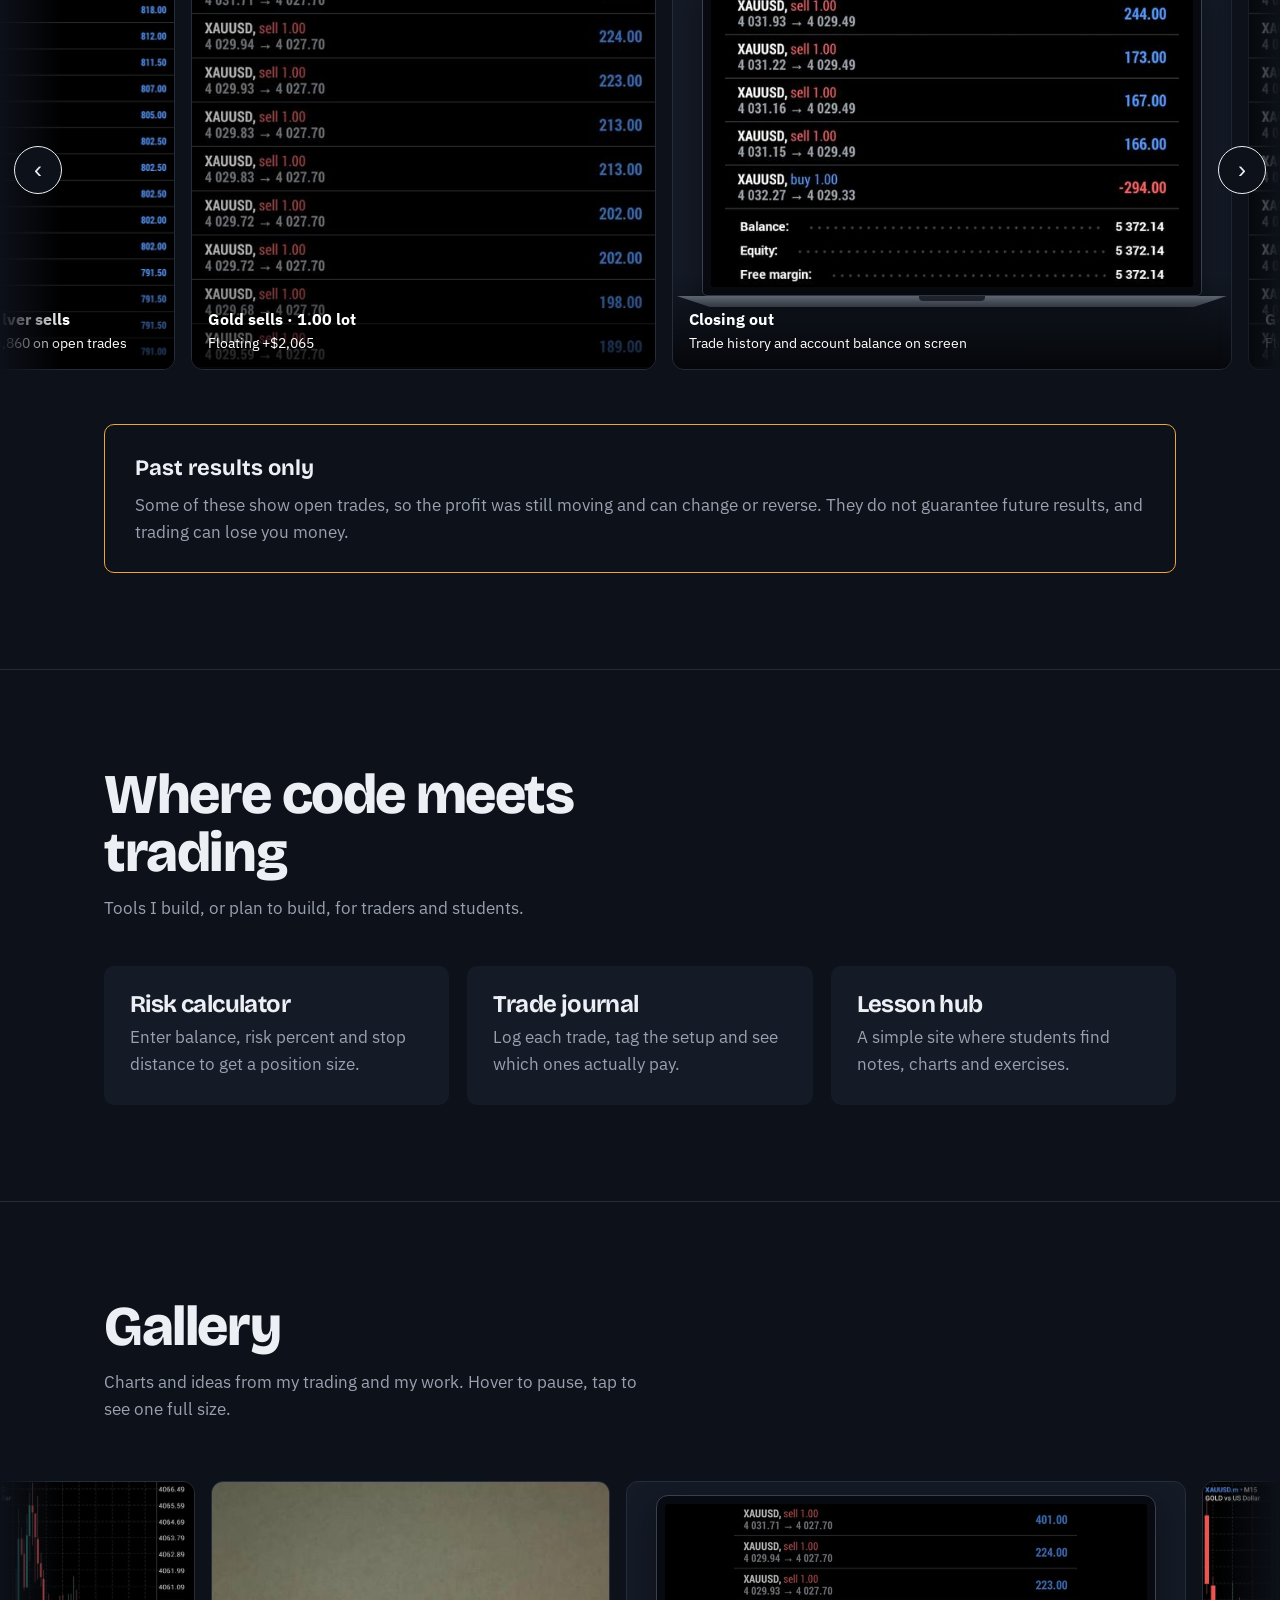
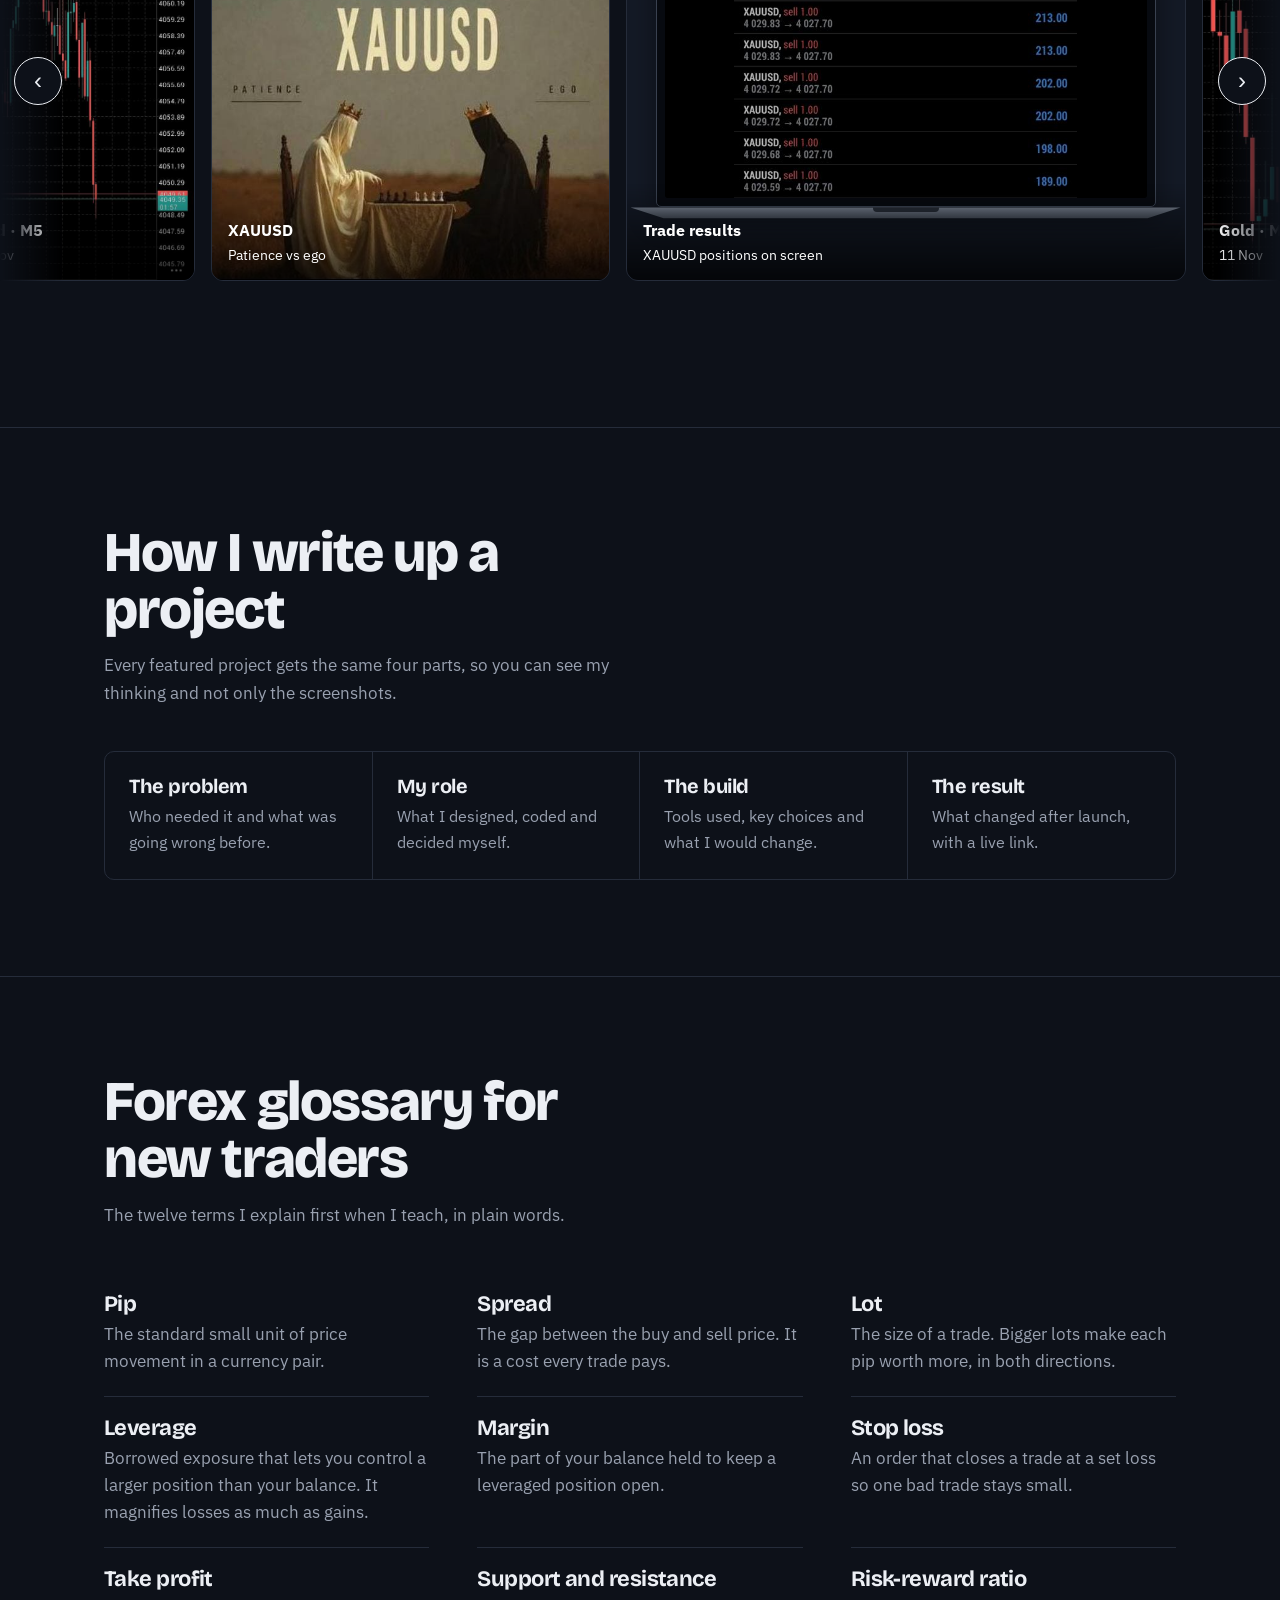
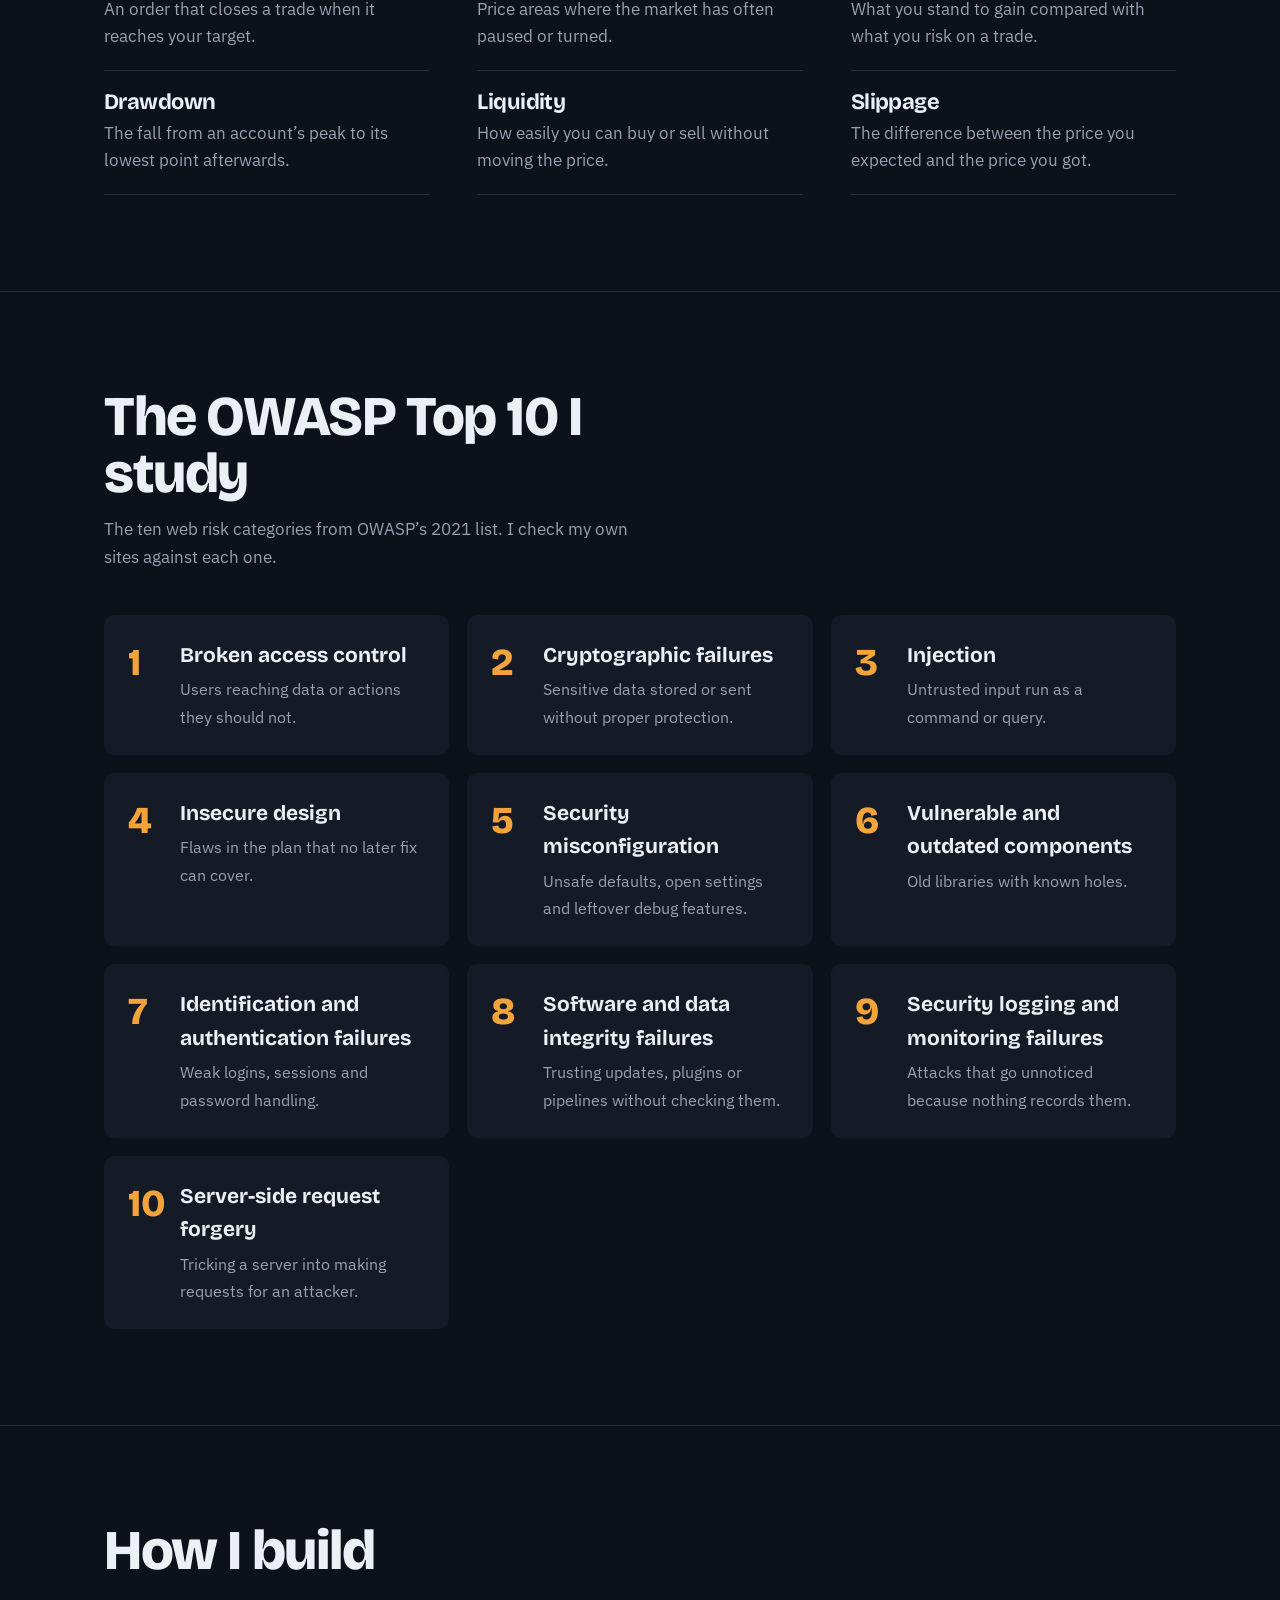
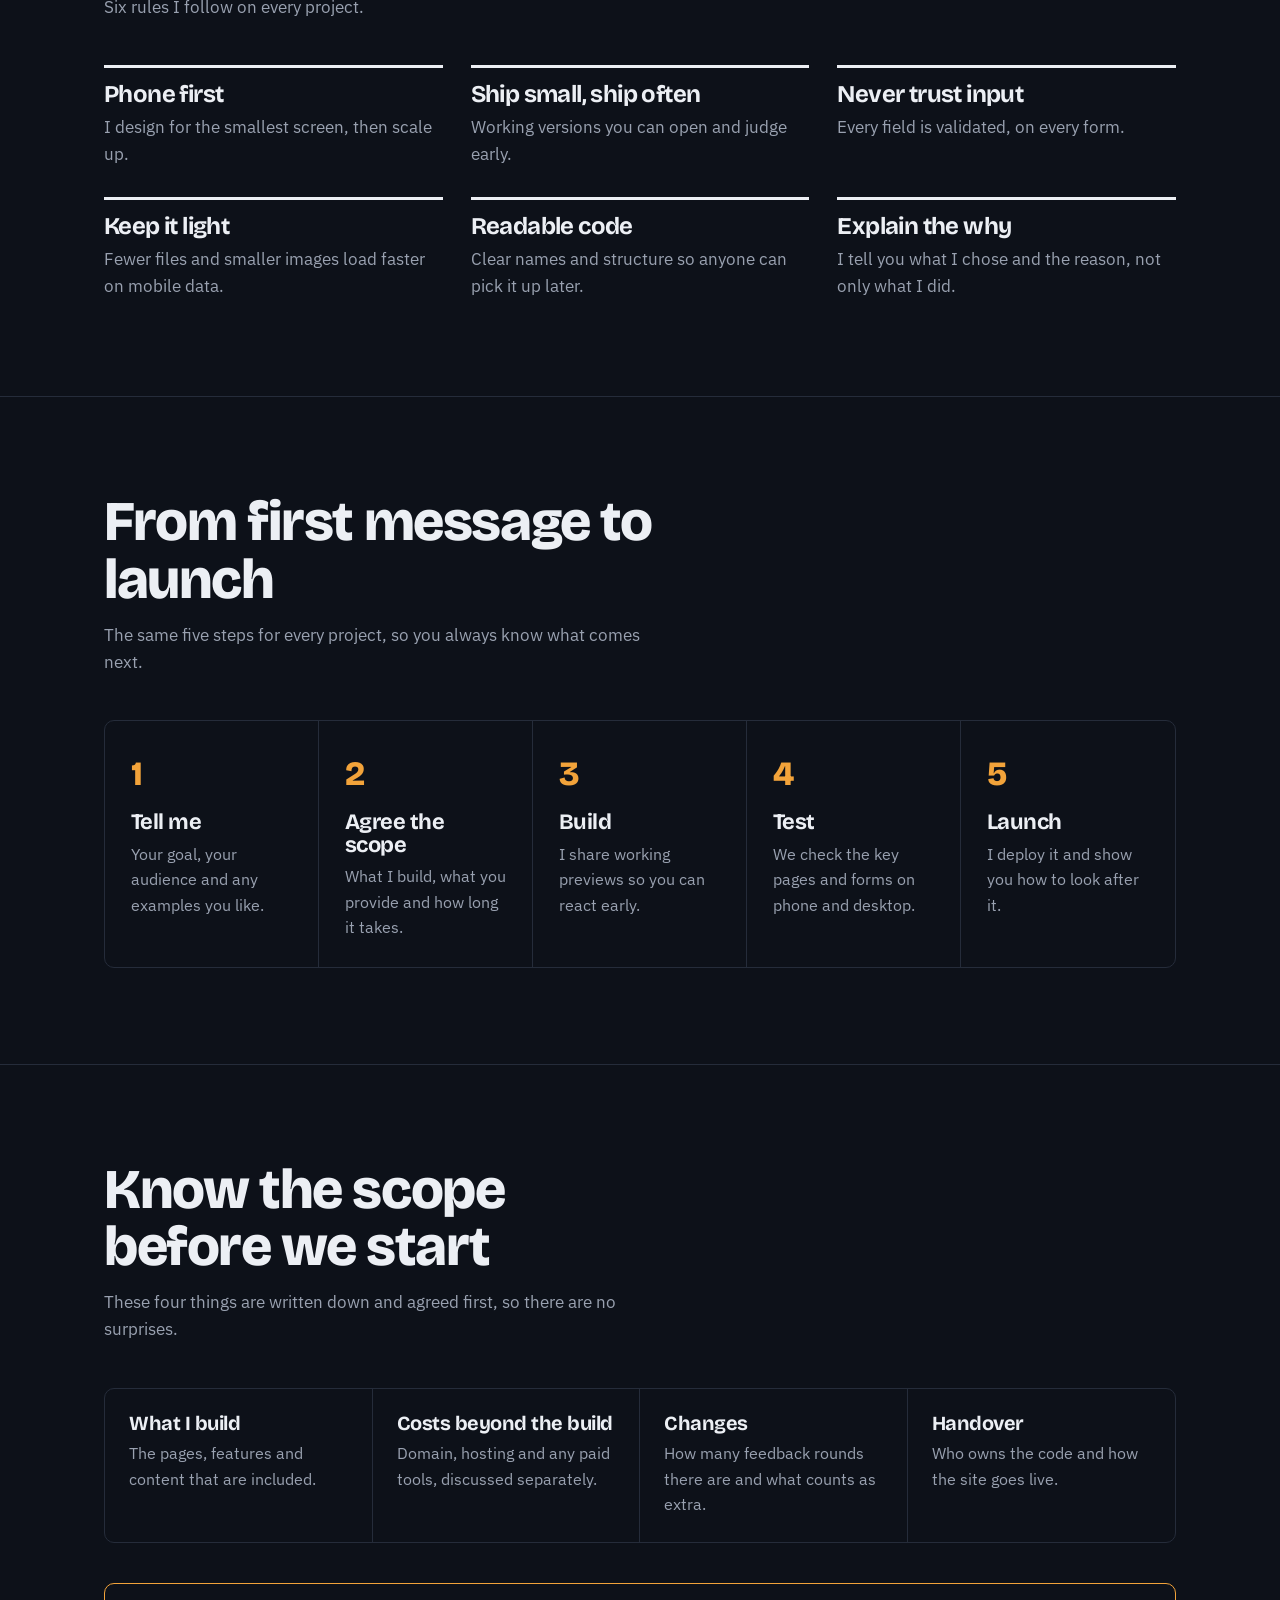
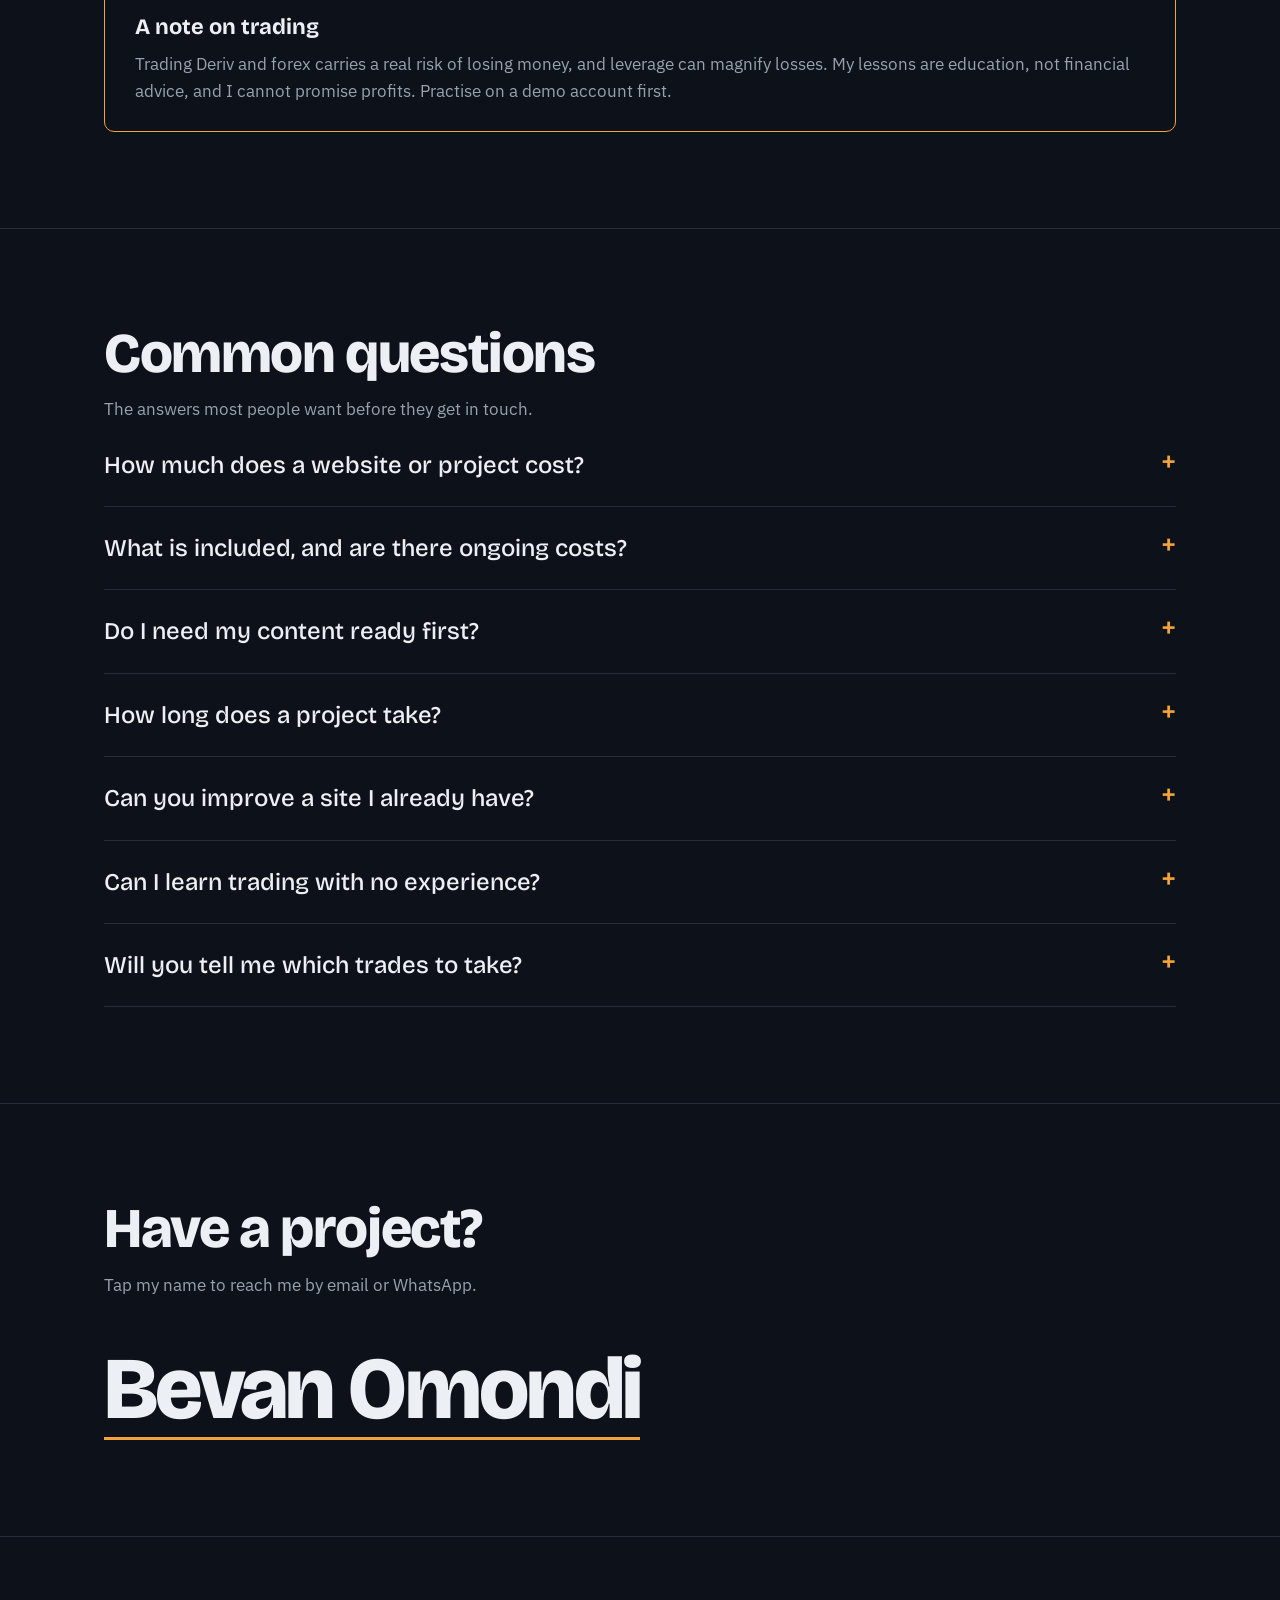
==== commit d8e6f930: "Update web development portfolio copy" ====
--- a/index.html
+++ b/index.html
@@ -103,7 +103,7 @@
   <h2>What I work with</h2>
   <p class="sub">The parts of a project I can take from design to launch.</p>
   <div class="stack">
-    <div><h3>Web development</h3><p>Responsive sites and apps in HTML, CSS and JavaScript, built to load fast on mobile data.</p></div>
+    <div><h3>Web development</h3><p>Front-end first, built for mobile with HTML, CSS and JavaScript. I also use tools like Docker and build the backend.</p></div>
     <div><h3>Cybersecurity</h3><p>Learning how systems get attacked so what I build is safer by default.</p></div>
     <div><h3>Trading tools</h3><p>Interfaces for charts, trade logs and risk calculations around Deriv and forex.</p></div>
     <div><h3>Responsive design</h3><p>Layouts that work from small phones to large desktop screens.</p></div>
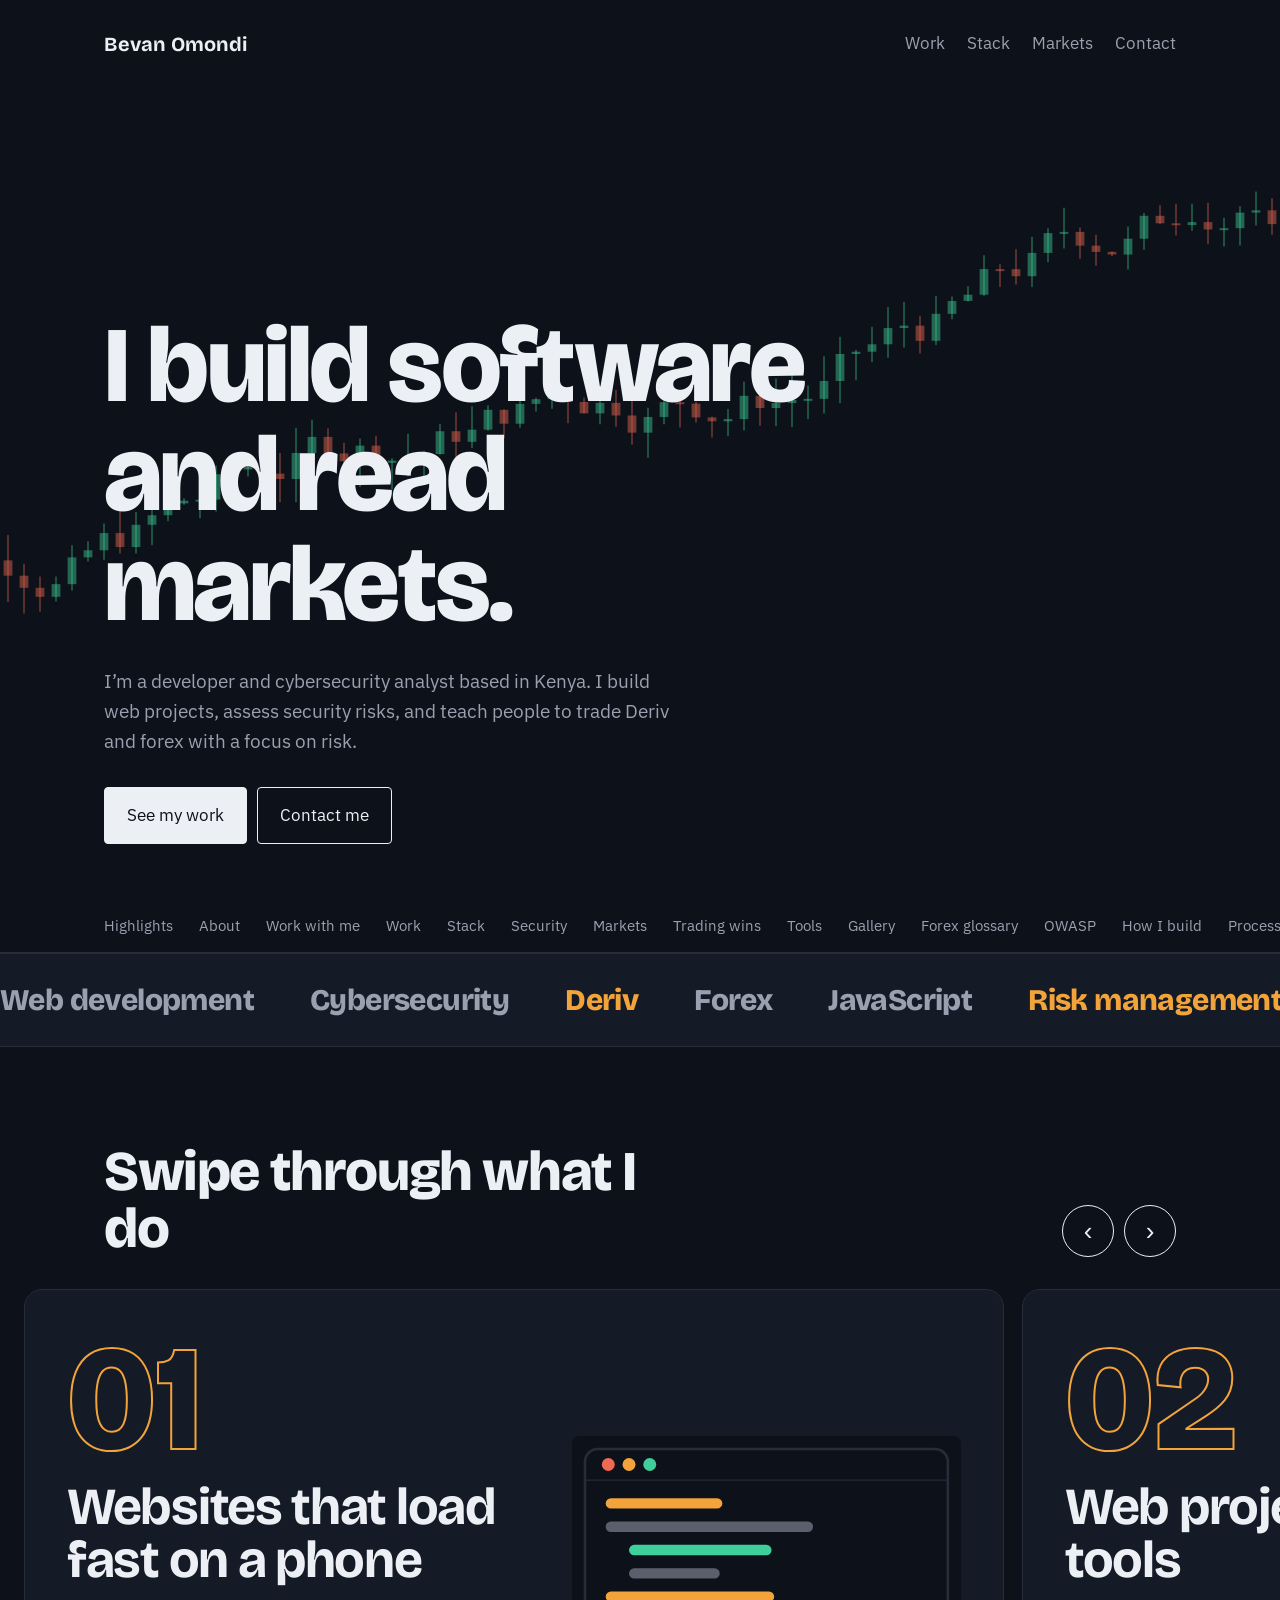
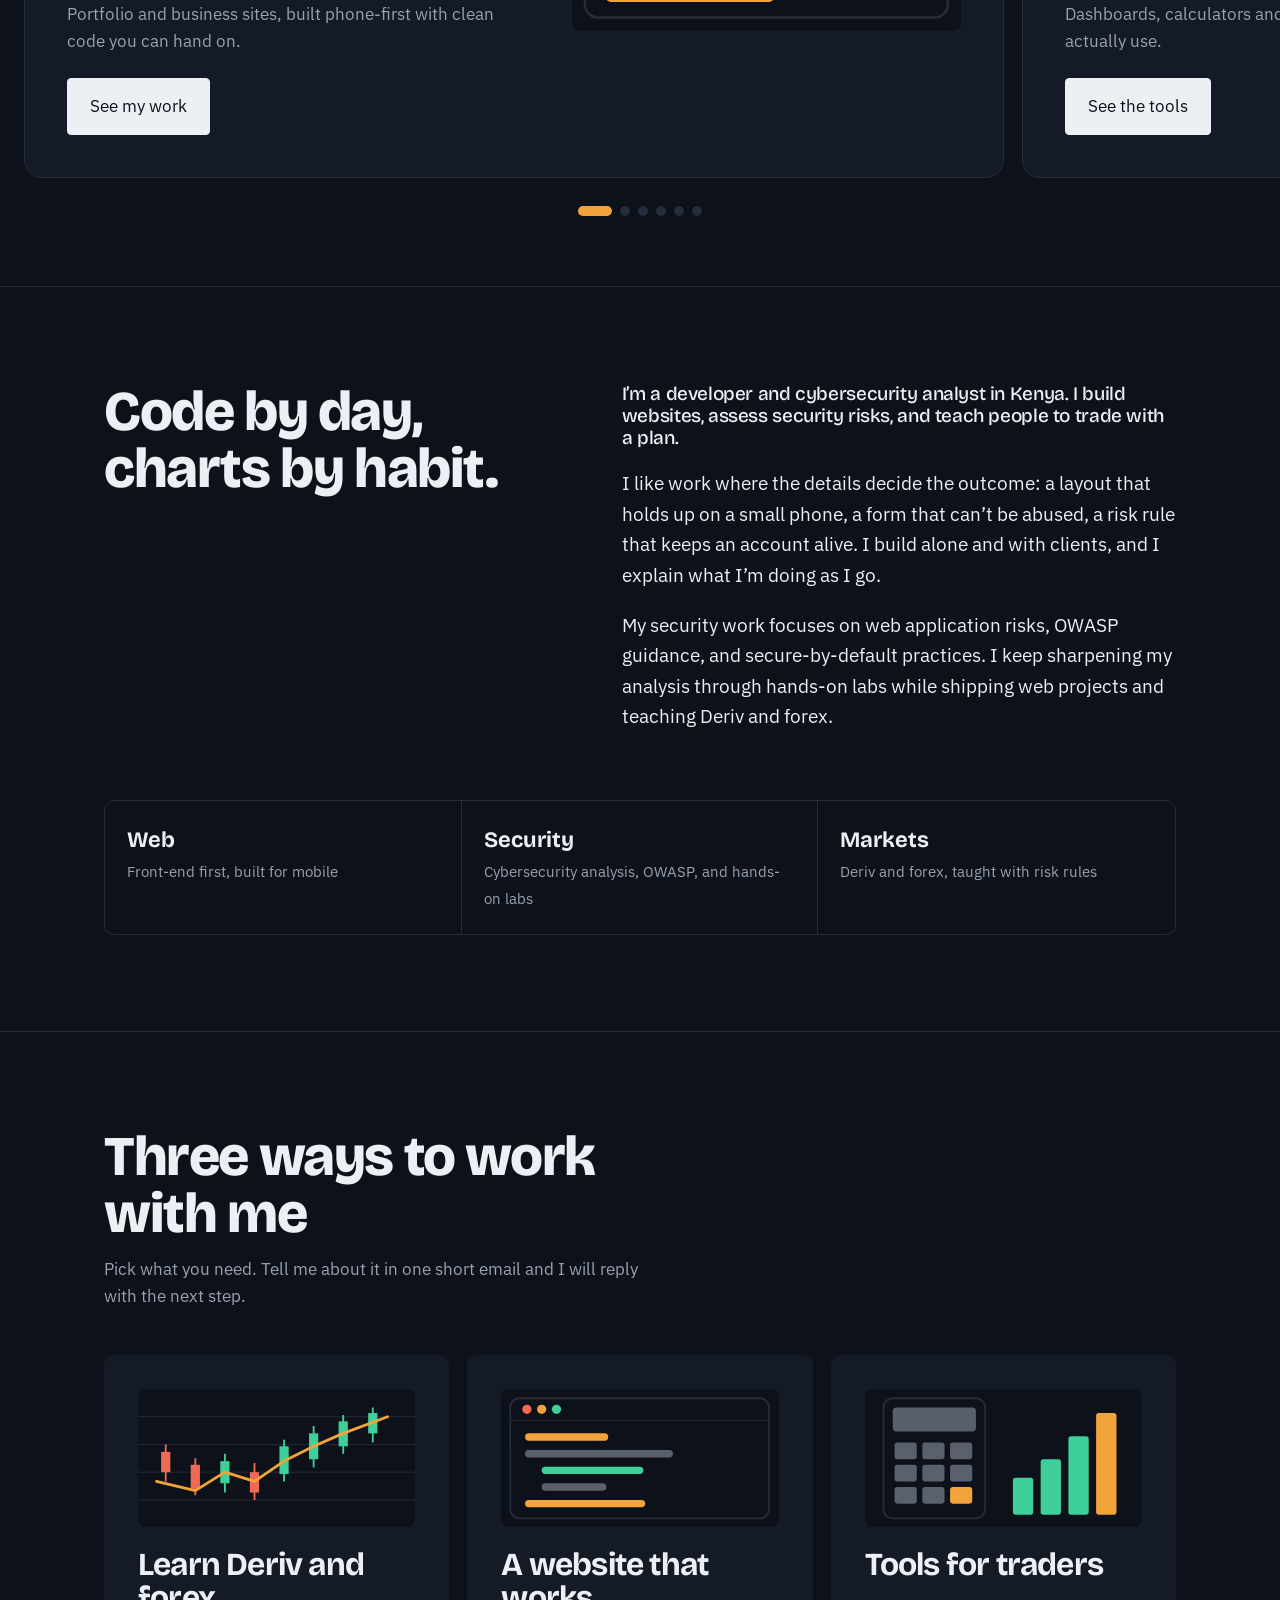
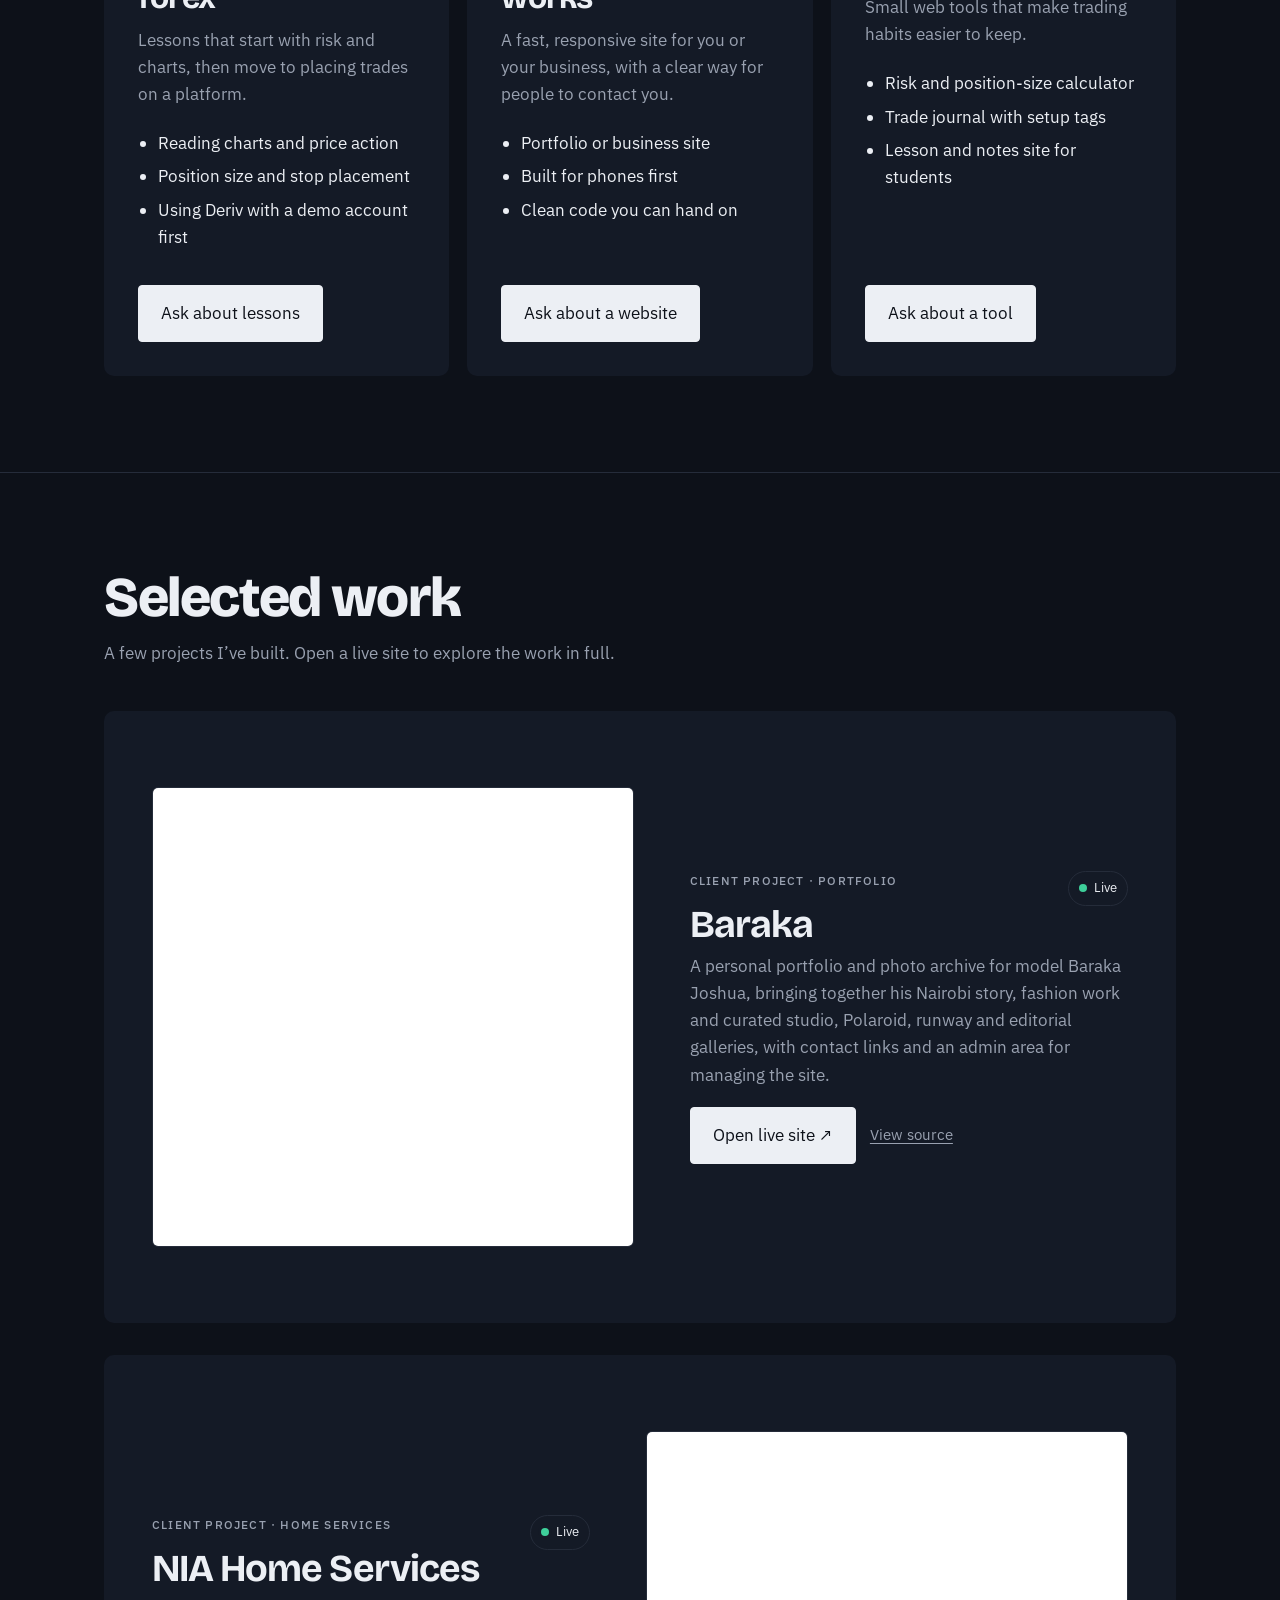
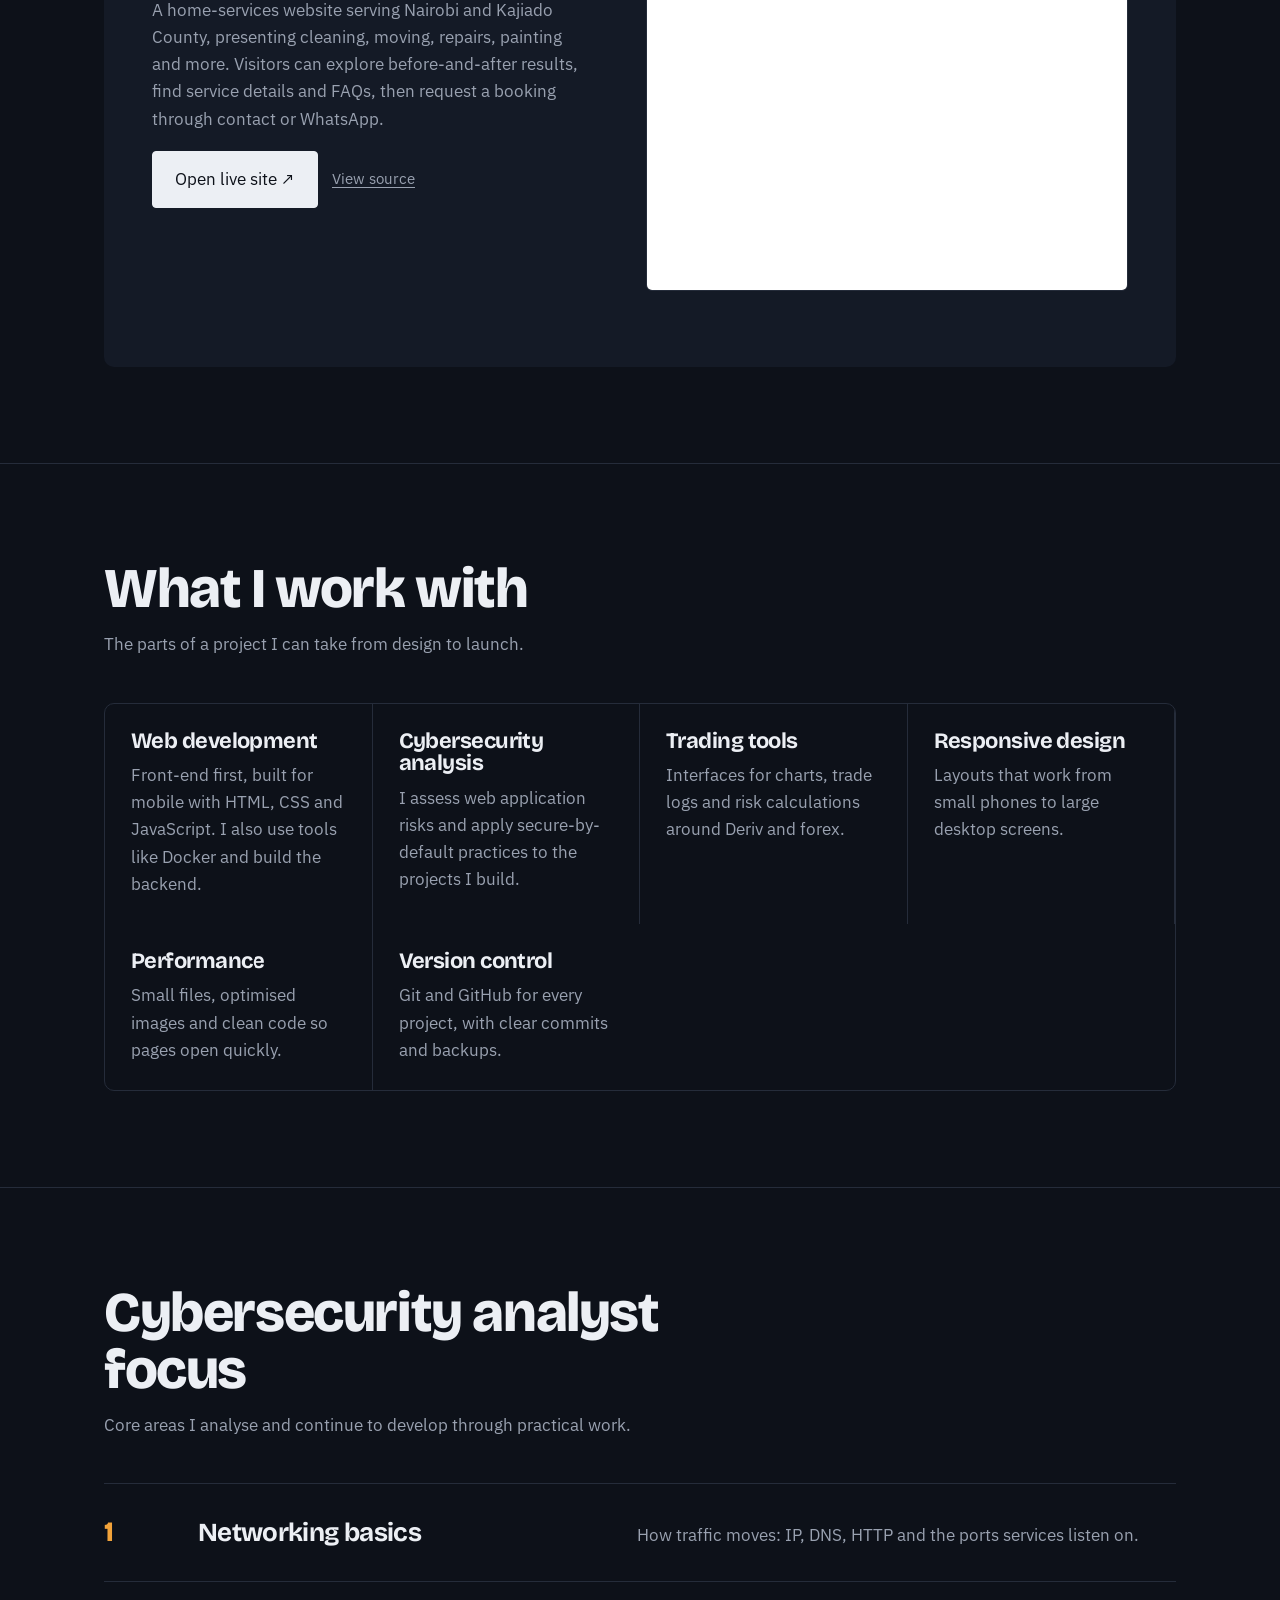
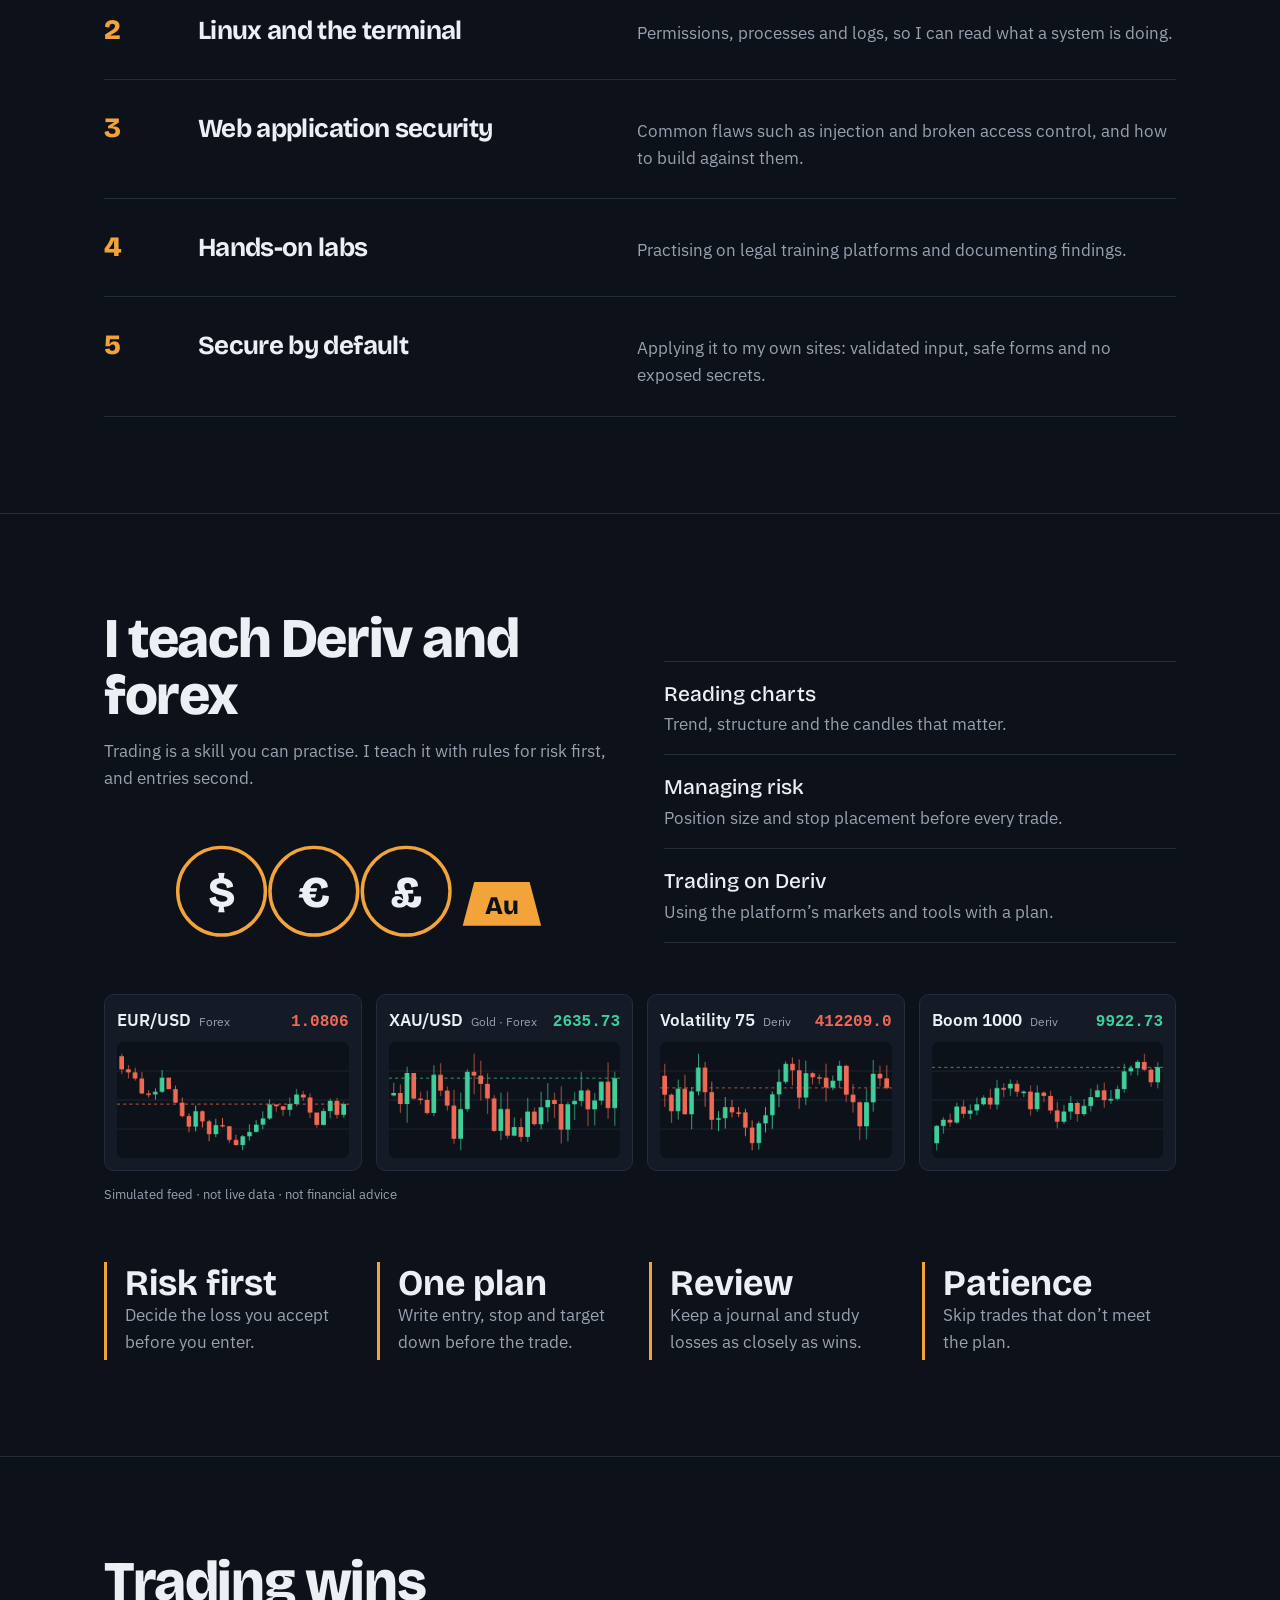
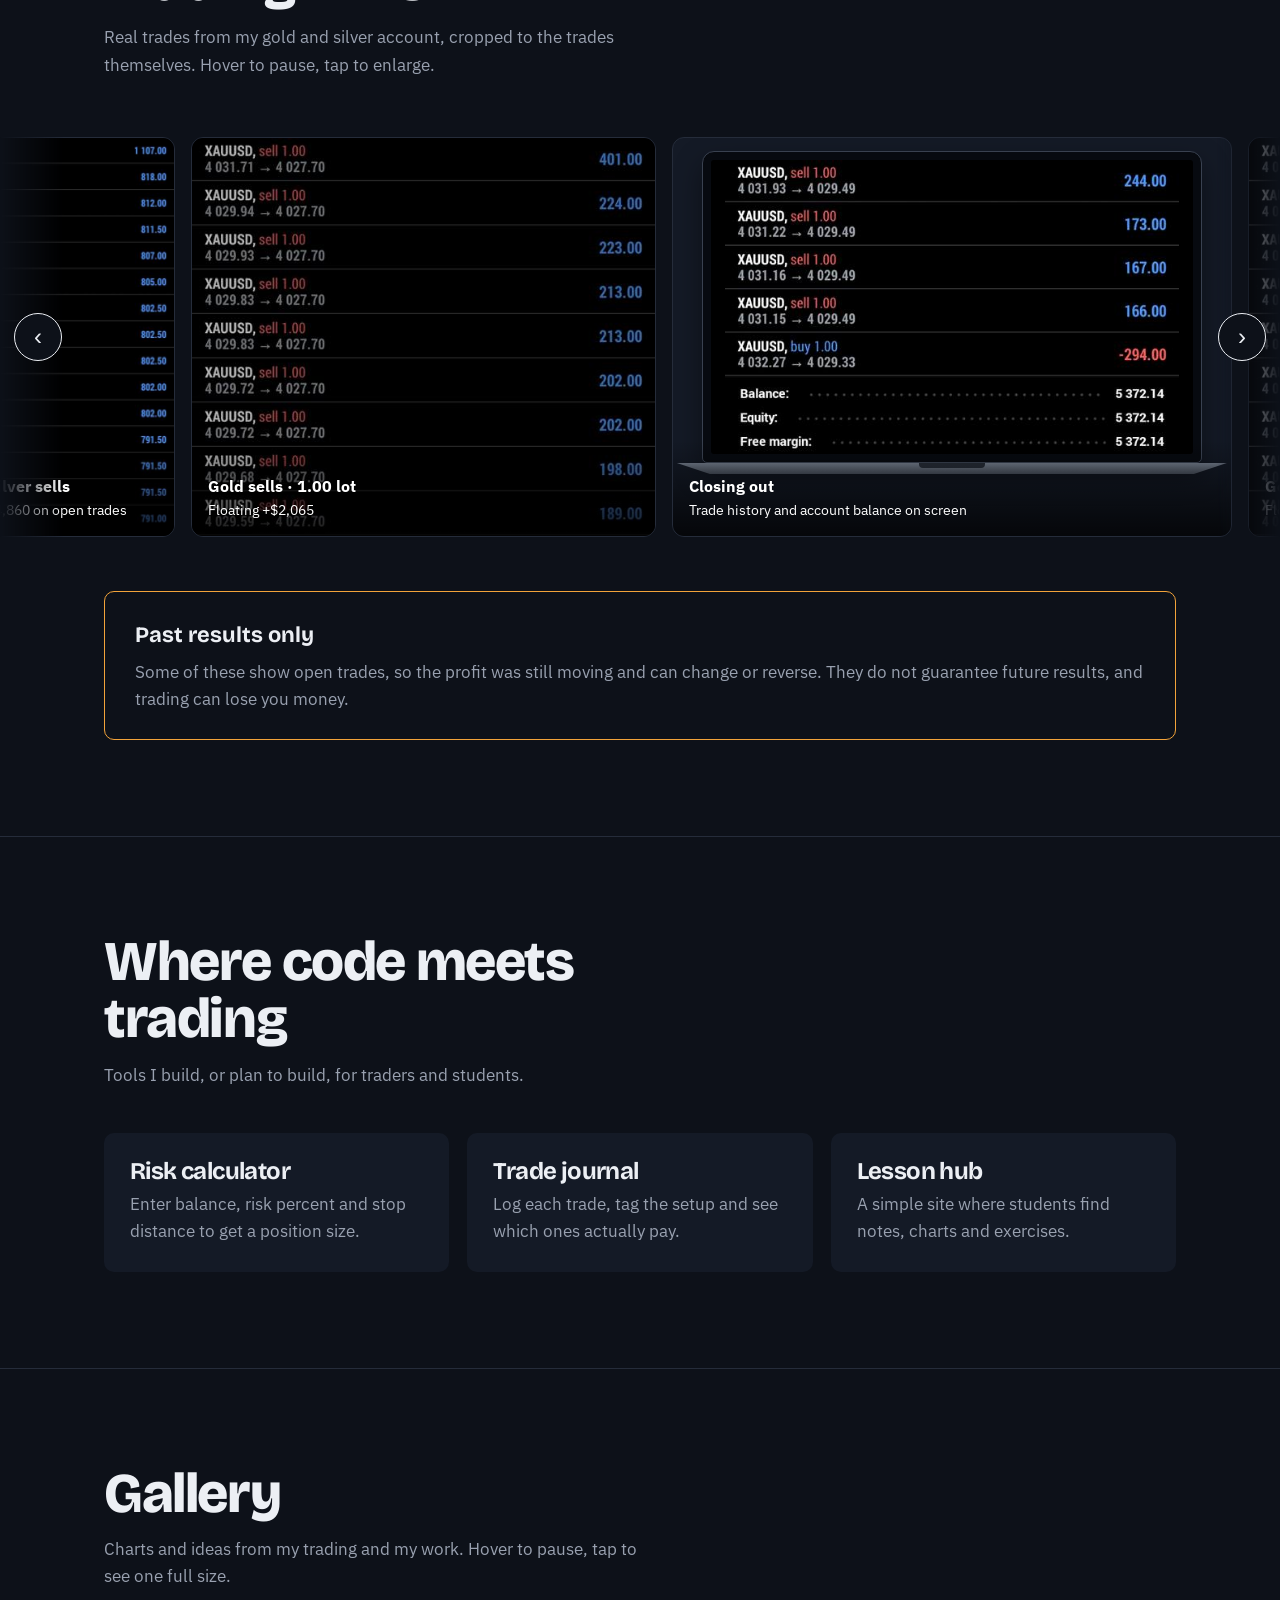
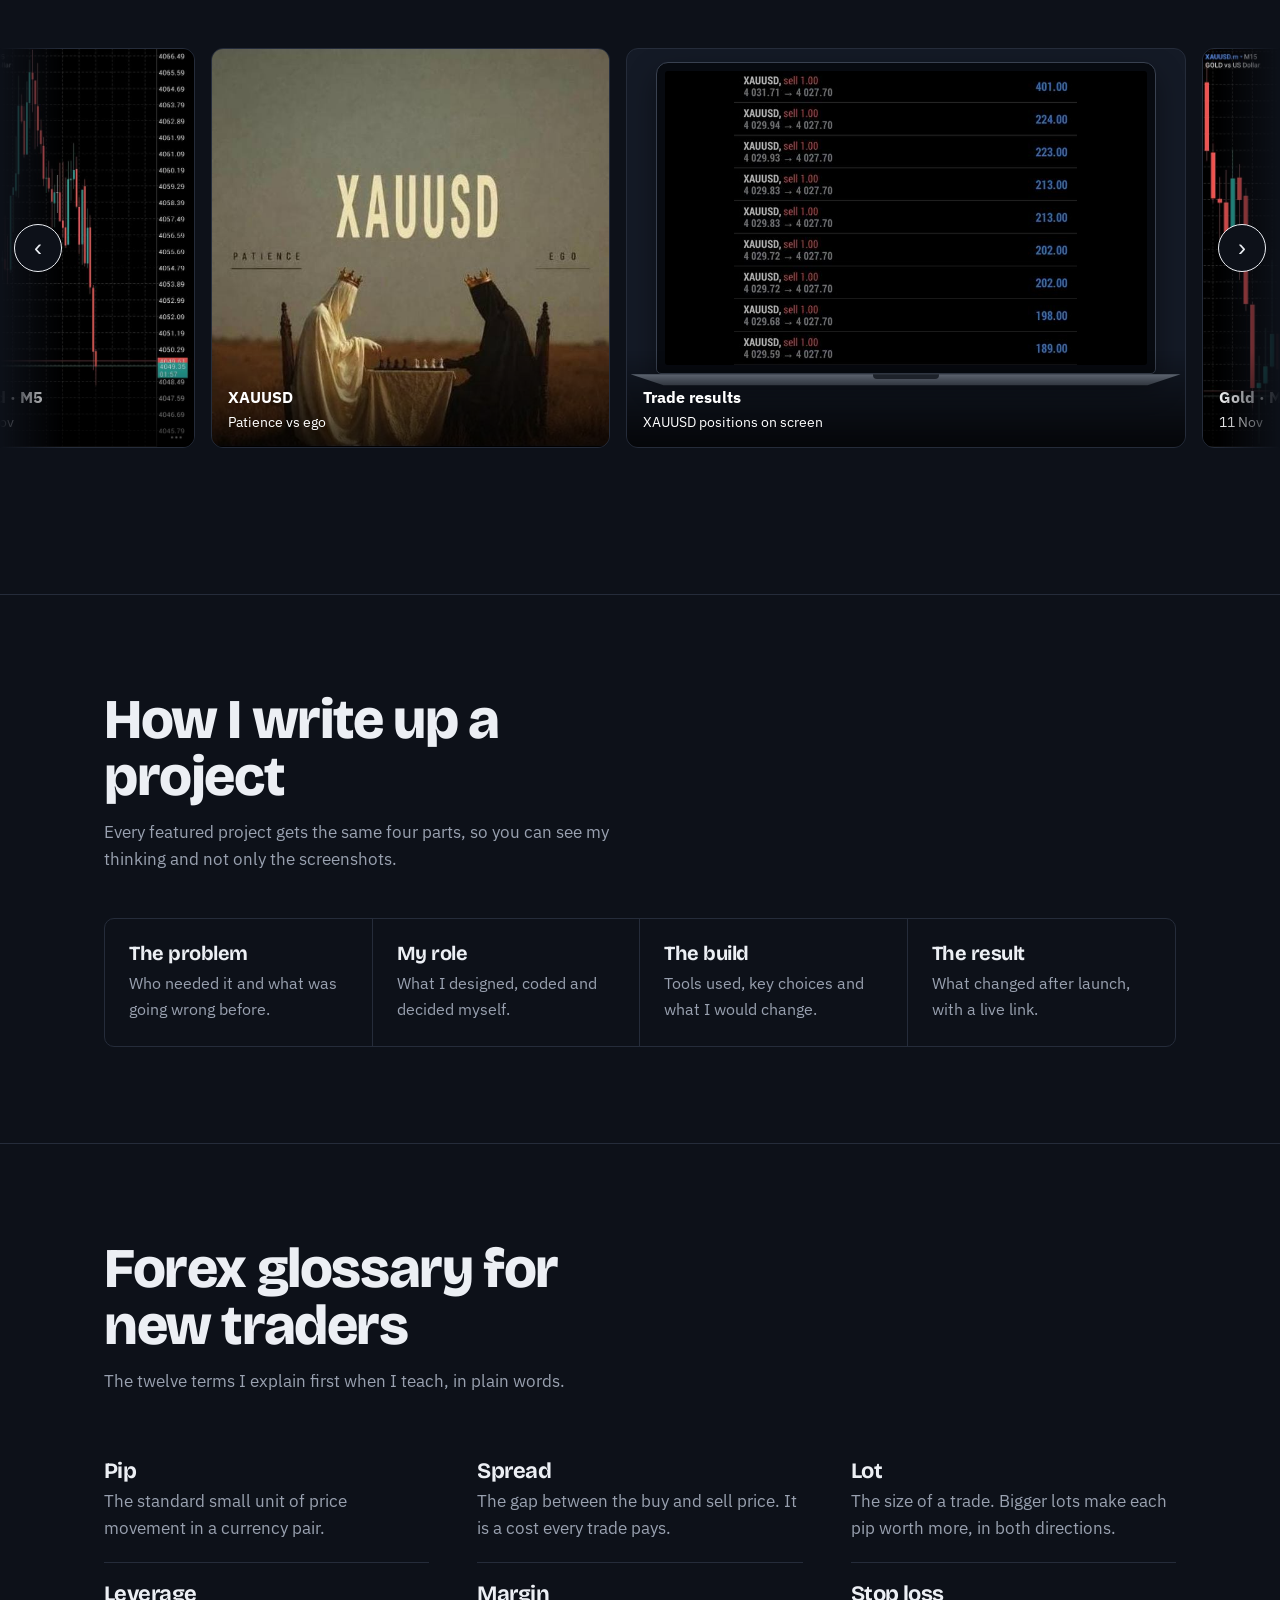
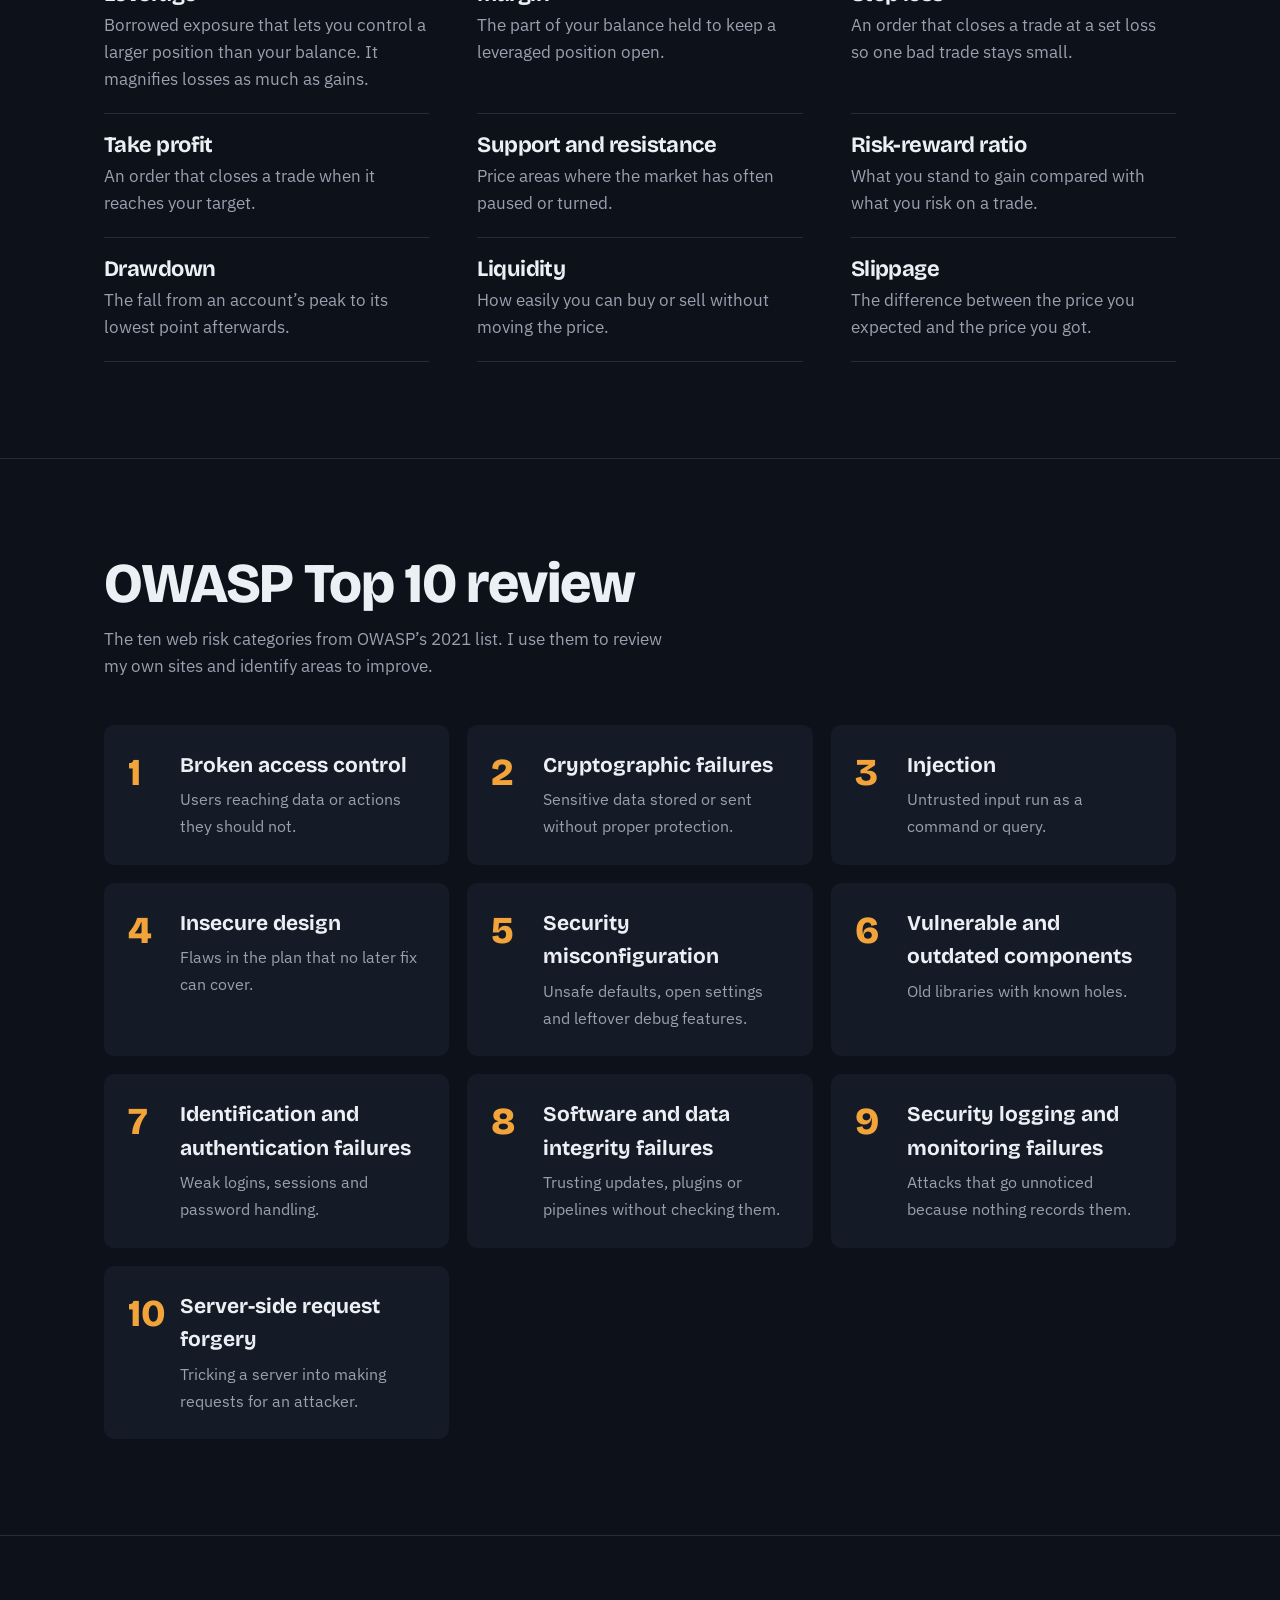
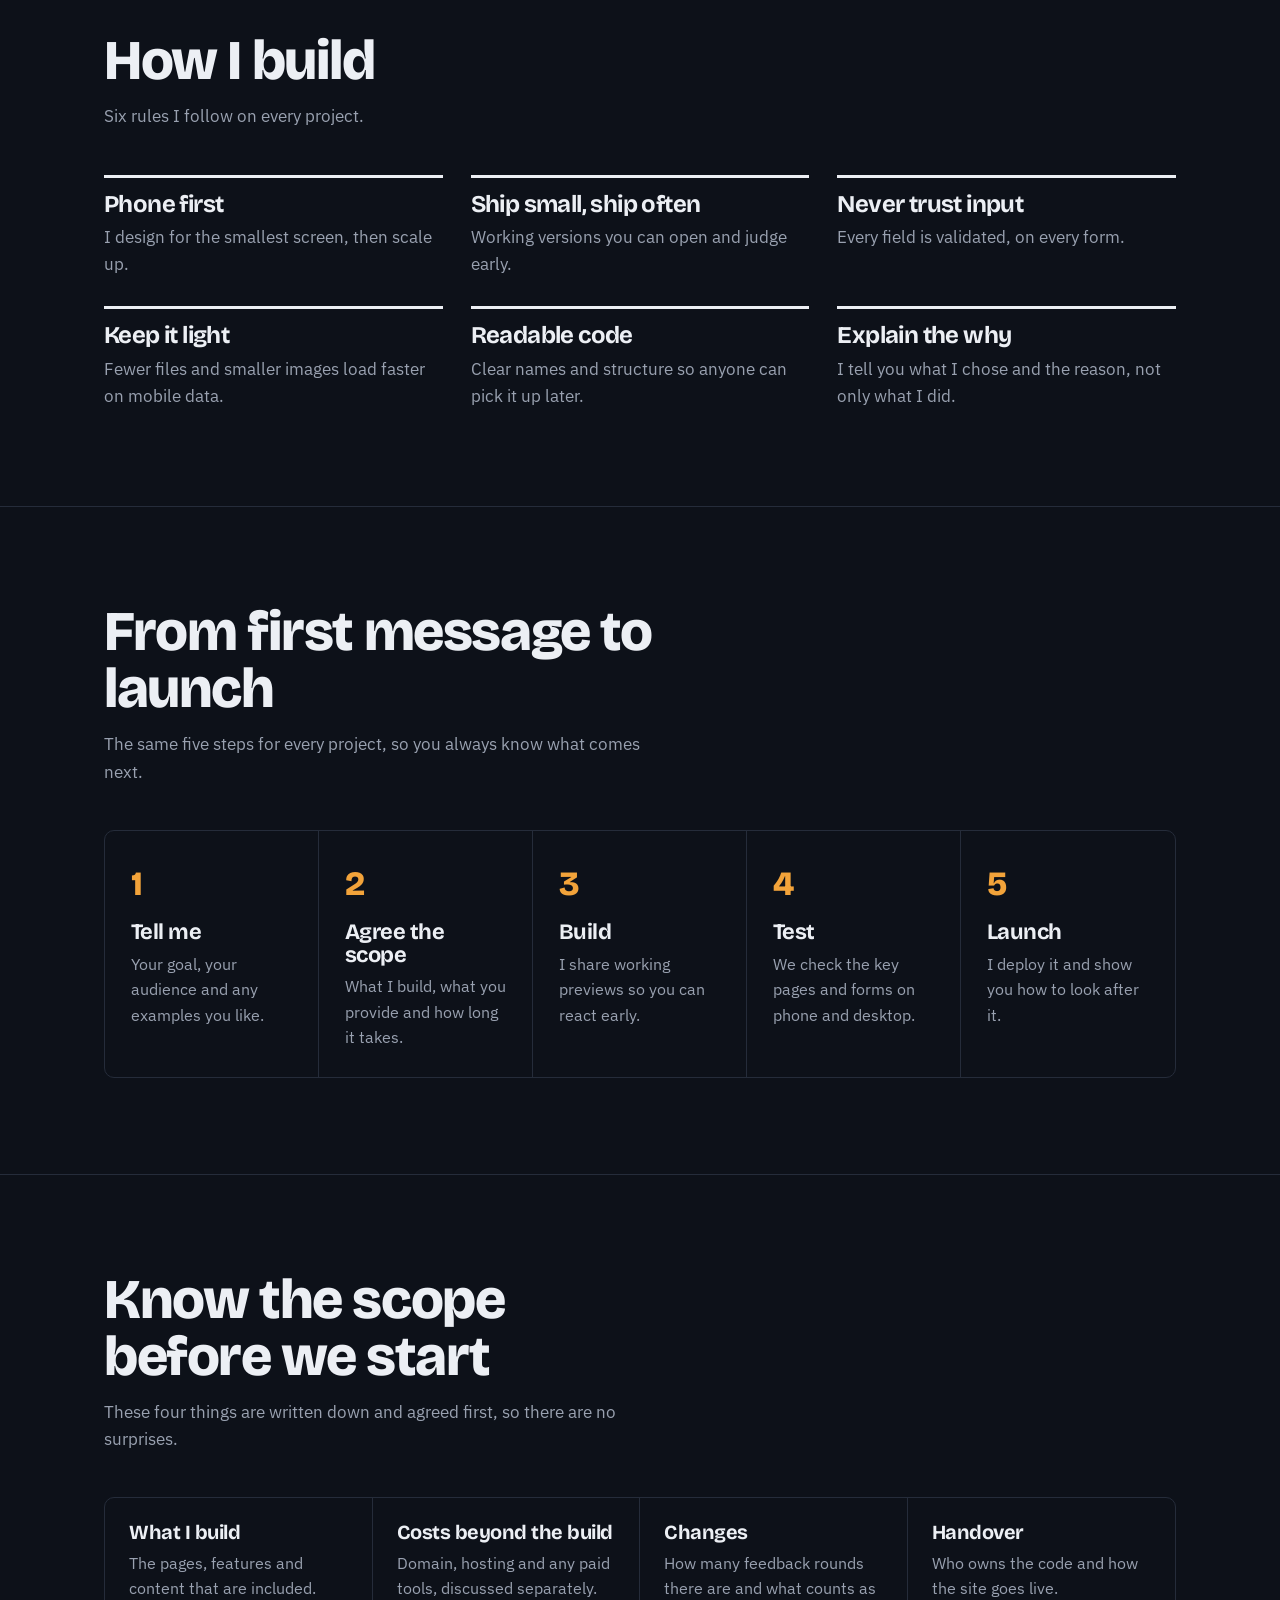
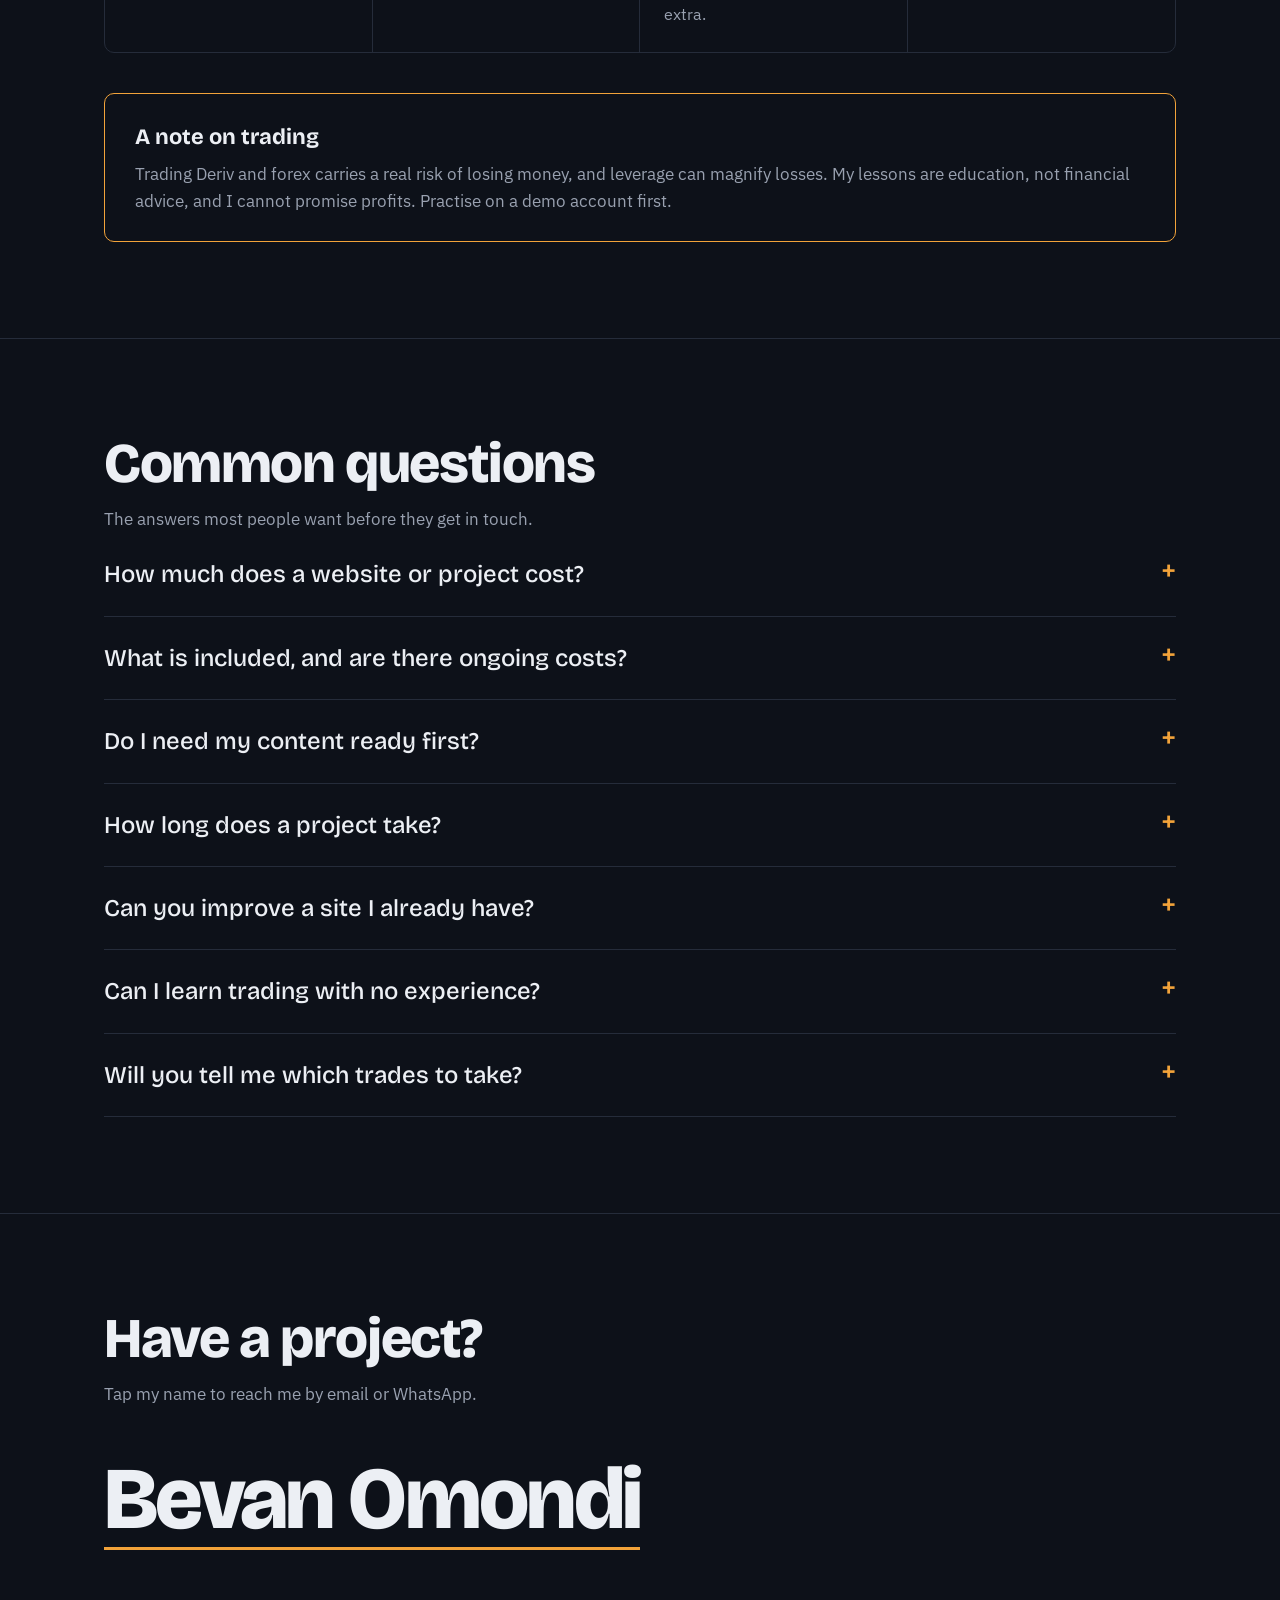
==== commit e649ccf8: "Update cybersecurity analyst portfolio copy" ====
--- a/index.html
+++ b/index.html
@@ -3,17 +3,17 @@
 <head>
 <meta charset="utf-8">
 <meta name="viewport" content="width=device-width, initial-scale=1, viewport-fit=cover">
-<title>Bevan Omondi – Developer</title>
-<meta name="description" content="Bevan Omondi is a Kenya-based developer building responsive web projects, learning cybersecurity, and teaching Deriv and forex with a focus on risk.">
+<title>Bevan Omondi – Developer &amp; Cybersecurity Analyst</title>
+<meta name="description" content="Bevan Omondi is a Kenya-based developer and cybersecurity analyst focused on web security, responsive projects, and risk-aware trading education.">
 <meta name="theme-color" content="#0d1119">
 <link rel="icon" type="image/svg+xml" href="images/favicon.svg">
 <meta property="og:type" content="website">
 <meta property="og:site_name" content="Bevan Omondi">
-<meta property="og:title" content="Bevan Omondi – Developer">
-<meta property="og:description" content="Explore Bevan Omondi's web projects, cybersecurity journey, and trading education.">
+<meta property="og:title" content="Bevan Omondi – Developer &amp; Cybersecurity Analyst">
+<meta property="og:description" content="Explore Bevan Omondi's web projects, cybersecurity analysis, and trading education.">
 <meta name="twitter:card" content="summary">
-<meta name="twitter:title" content="Bevan Omondi – Developer">
-<meta name="twitter:description" content="Explore Bevan Omondi's web projects, cybersecurity journey, and trading education.">
+<meta name="twitter:title" content="Bevan Omondi – Developer &amp; Cybersecurity Analyst">
+<meta name="twitter:description" content="Explore Bevan Omondi's web projects, cybersecurity analysis, and trading education.">
 <link rel="preconnect" href="https://fonts.googleapis.com">
 <link rel="preconnect" href="https://fonts.gstatic.com" crossorigin>
 <link rel="dns-prefetch" href="//baraka-joshua.vercel.app">
@@ -30,7 +30,7 @@
   </div>
   <div class="wrap">
     <h1>I build software and read markets.</h1>
-    <p class="lede">Developer based in Kenya. I build web projects, I’m learning cybersecurity, and I teach people how to trade Deriv and forex.</p>
+    <p class="lede">I’m a developer and cybersecurity analyst based in Kenya. I build web projects, assess security risks, and teach people to trade Deriv and forex with a focus on risk.</p>
     <a class="btn fill" href="#work">See my work</a><button class="btn" data-contact>Contact me</button>
   </div>
 </header>
@@ -41,7 +41,7 @@
 <div class="sl-track" id="st" tabindex="0" aria-label="Highlights slider">
   <article class="sl-s"><div><i>01</i><h3>Websites that load fast on a phone</h3><p>Portfolio and business sites, built phone-first with clean code you can hand on.</p><a class="btn fill" href="#work">See my work</a></div><div class="sl-pic" data-pic=".offer svg" data-i="1"></div></article>
   <article class="sl-s"><div><i>02</i><h3>Web projects and tools</h3><p>Dashboards, calculators and small apps that people actually use.</p><a class="btn fill" href="#tools">See the tools</a></div><div class="sl-pic" data-pic=".offer svg" data-i="2"></div></article>
-  <article class="sl-s"><div><i>03</i><h3>Learning how systems break</h3><p>I check my own builds against the OWASP Top 10 and practise in hands-on labs.</p><a class="btn fill" href="#owasp">See the checklist</a></div><div class="sl-pic"><svg class="ill" viewBox="0 0 300 200" role="img" aria-label="Shield with a keyhole"><path class="oa" d="M150 20L250 55V110C250 150 205 180 150 192C95 180 50 150 50 110V55Z"/><circle class="fa" cx="150" cy="92" r="18"/><rect class="fa" x="143" y="104" width="14" height="40" rx="4"/><path class="ar" d="M20 160L50 150M280 160L250 150M20 40L50 55M280 40L250 55"/></svg></div></article>
+  <article class="sl-s"><div><i>03</i><h3>Cybersecurity analysis</h3><p>I assess my own builds against the OWASP Top 10 and practise analysis in hands-on labs.</p><a class="btn fill" href="#owasp">See the checklist</a></div><div class="sl-pic"><svg class="ill" viewBox="0 0 300 200" role="img" aria-label="Shield with a keyhole"><path class="oa" d="M150 20L250 55V110C250 150 205 180 150 192C95 180 50 150 50 110V55Z"/><circle class="fa" cx="150" cy="92" r="18"/><rect class="fa" x="143" y="104" width="14" height="40" rx="4"/><path class="ar" d="M20 160L50 150M280 160L250 150M20 40L50 55M280 40L250 55"/></svg></div></article>
   <article class="sl-s"><div><i>04</i><h3>Learn Deriv and forex</h3><p>Risk first, then charts, then trades on a demo account.</p><a class="btn fill" href="#markets">See the lessons</a></div><div class="sl-pic" data-pic="#wins img" data-i="0"></div></article>
   <article class="sl-s"><div><i>05</i><h3>Patience beats ego</h3><p>The rule I repeat to every student before they place a trade.</p><a class="btn fill" href="#wins">See my trades</a></div><div class="sl-pic" data-pic="#gallery img" data-i="0"></div></article>
   <article class="sl-s sl-end"><div><i>06</i><h3>Have a project?</h3><p>Tell me what you need and I will reply with the next step.</p><button class="btn fill" data-contact>Contact me</button></div></article>
@@ -52,12 +52,12 @@
   <div class="about">
     <div><h2>Code by day, charts by habit.</h2></div>
     <div>
-      <p class="big">I’m a developer in Kenya who builds websites, studies how systems get broken, and teaches people to trade with a plan.</p>
+      <p class="big">I’m a developer and cybersecurity analyst in Kenya. I build websites, assess security risks, and teach people to trade with a plan.</p>
       <p>I like work where the details decide the outcome: a layout that holds up on a small phone, a form that can’t be abused, a risk rule that keeps an account alive. I build alone and with clients, and I explain what I’m doing as I go.</p>
-      <p>Right now I’m deepening my security skills while I keep shipping web projects and teaching Deriv and forex.</p>
+      <p>My security work focuses on web application risks, OWASP guidance, and secure-by-default practices. I keep sharpening my analysis through hands-on labs while shipping web projects and teaching Deriv and forex.</p>
     </div>
   </div>
-  <div class="facts"><div><b>Web</b><span>Front-end first, built for mobile</span></div><div><b>Security</b><span>Learning in hands-on labs</span></div><div><b>Markets</b><span>Deriv and forex, taught with risk rules</span></div></div>
+  <div class="facts"><div><b>Web</b><span>Front-end first, built for mobile</span></div><div><b>Security</b><span>Cybersecurity analysis, OWASP, and hands-on labs</span></div><div><b>Markets</b><span>Deriv and forex, taught with risk rules</span></div></div>
 </div></section>
 
 <section id="offer"><div class="wrap">
@@ -104,7 +104,7 @@
   <p class="sub">The parts of a project I can take from design to launch.</p>
   <div class="stack">
     <div><h3>Web development</h3><p>Front-end first, built for mobile with HTML, CSS and JavaScript. I also use tools like Docker and build the backend.</p></div>
-    <div><h3>Cybersecurity</h3><p>Learning how systems get attacked so what I build is safer by default.</p></div>
+    <div><h3>Cybersecurity analysis</h3><p>I assess web application risks and apply secure-by-default practices to the projects I build.</p></div>
     <div><h3>Trading tools</h3><p>Interfaces for charts, trade logs and risk calculations around Deriv and forex.</p></div>
     <div><h3>Responsive design</h3><p>Layouts that work from small phones to large desktop screens.</p></div>
     <div><h3>Performance</h3><p>Small files, optimised images and clean code so pages open quickly.</p></div>
@@ -113,13 +113,13 @@
 </div></section>
 
 <section id="security"><div class="wrap">
-  <h2>Cybersecurity path</h2>
-  <p class="sub">What I’m studying and practising, in the order I’m working through it.</p>
+  <h2>Cybersecurity analyst focus</h2>
+  <p class="sub">Core areas I analyse and continue to develop through practical work.</p>
   <div class="path">
     <div><i>1</i><h3>Networking basics</h3><p>How traffic moves: IP, DNS, HTTP and the ports services listen on.</p></div>
     <div><i>2</i><h3>Linux and the terminal</h3><p>Permissions, processes and logs, so I can read what a system is doing.</p></div>
     <div><i>3</i><h3>Web application security</h3><p>Common flaws such as injection and broken access control, and how to build against them.</p></div>
-    <div><i>4</i><h3>Hands-on labs</h3><p>Practising on legal training platforms and writing up what I learn.</p></div>
+    <div><i>4</i><h3>Hands-on labs</h3><p>Practising on legal training platforms and documenting findings.</p></div>
     <div><i>5</i><h3>Secure by default</h3><p>Applying it to my own sites: validated input, safe forms and no exposed secrets.</p></div>
   </div>
 </div></section>
@@ -212,8 +212,8 @@
 </div></section>
 
 <section id="owasp"><div class="wrap">
-  <h2>The OWASP Top 10 I study</h2>
-  <p class="sub">The ten web risk categories from OWASP’s 2021 list. I check my own sites against each one.</p>
+  <h2>OWASP Top 10 review</h2>
+  <p class="sub">The ten web risk categories from OWASP’s 2021 list. I use them to review my own sites and identify areas to improve.</p>
   <ol class="owasp">
     <li><b>Broken access control</b><span>Users reaching data or actions they should not.</span></li>
     <li><b>Cryptographic failures</b><span>Sensitive data stored or sent without proper protection.</span></li>
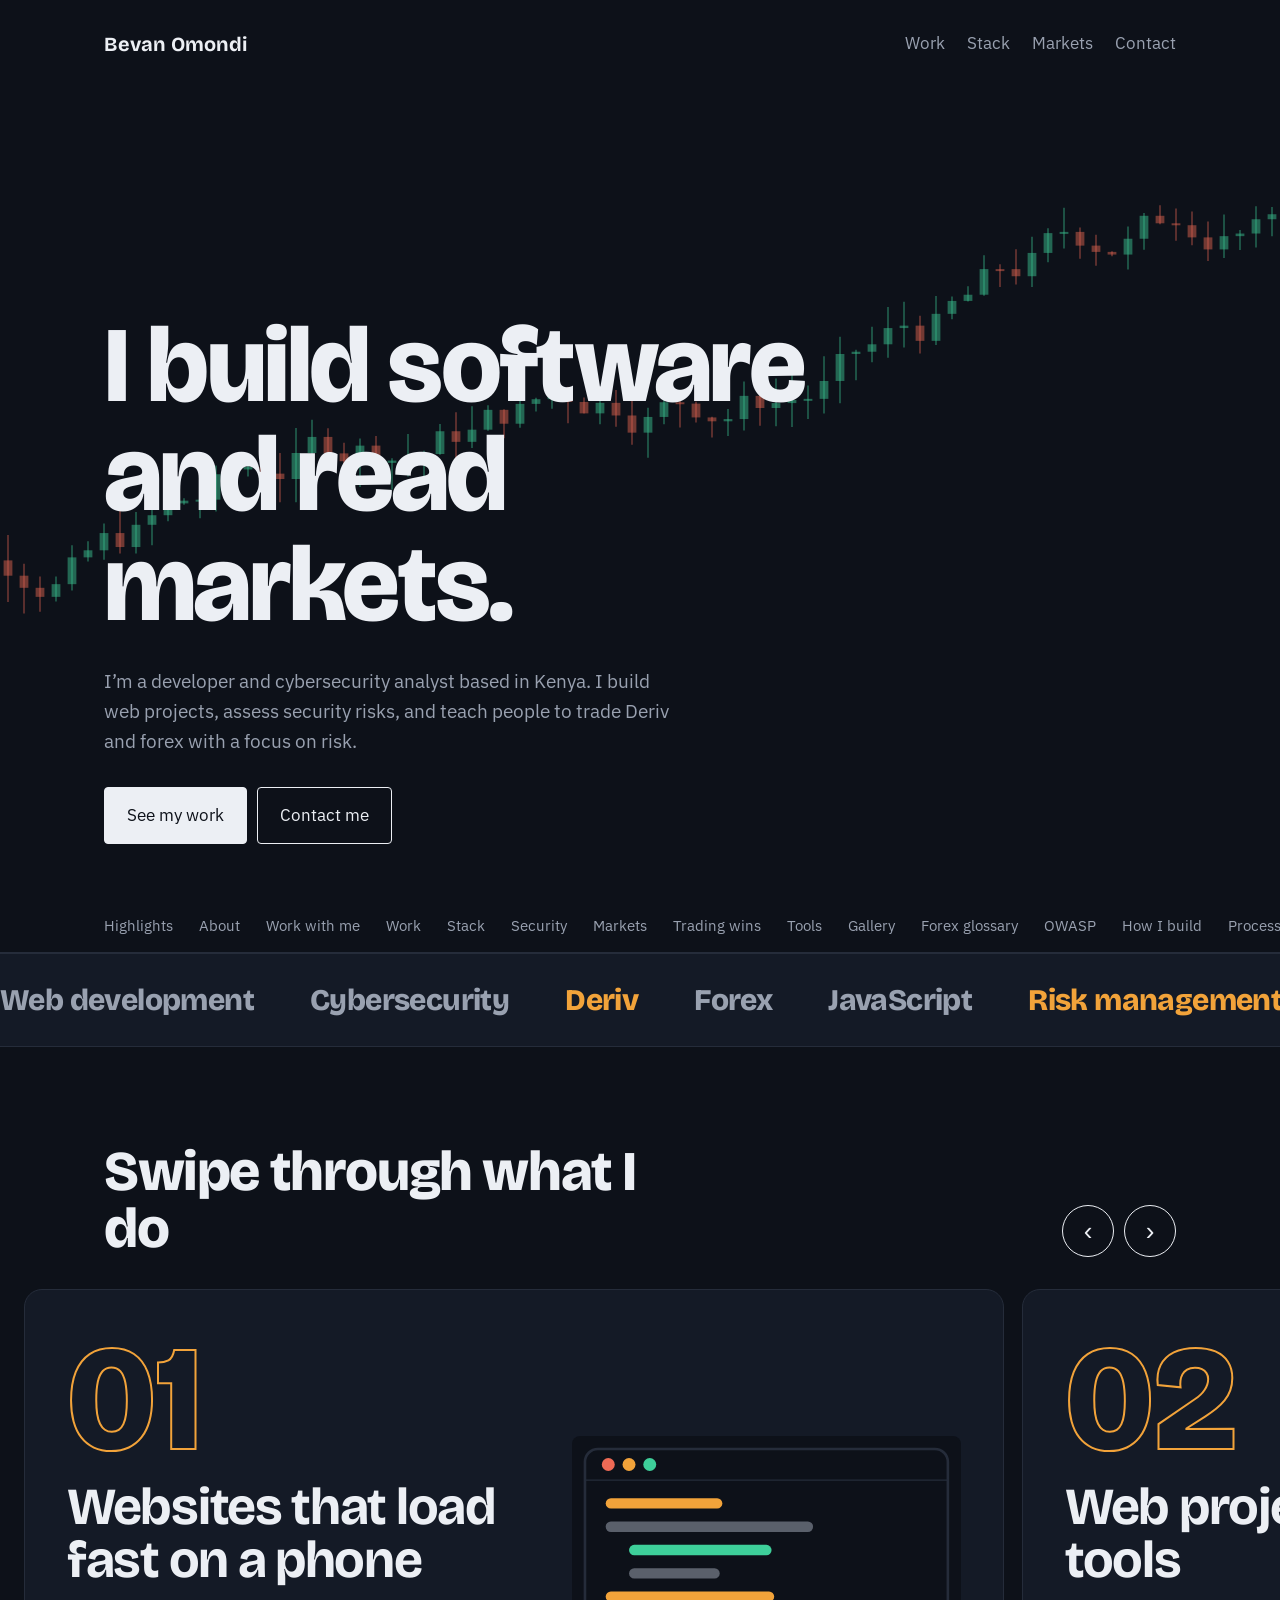
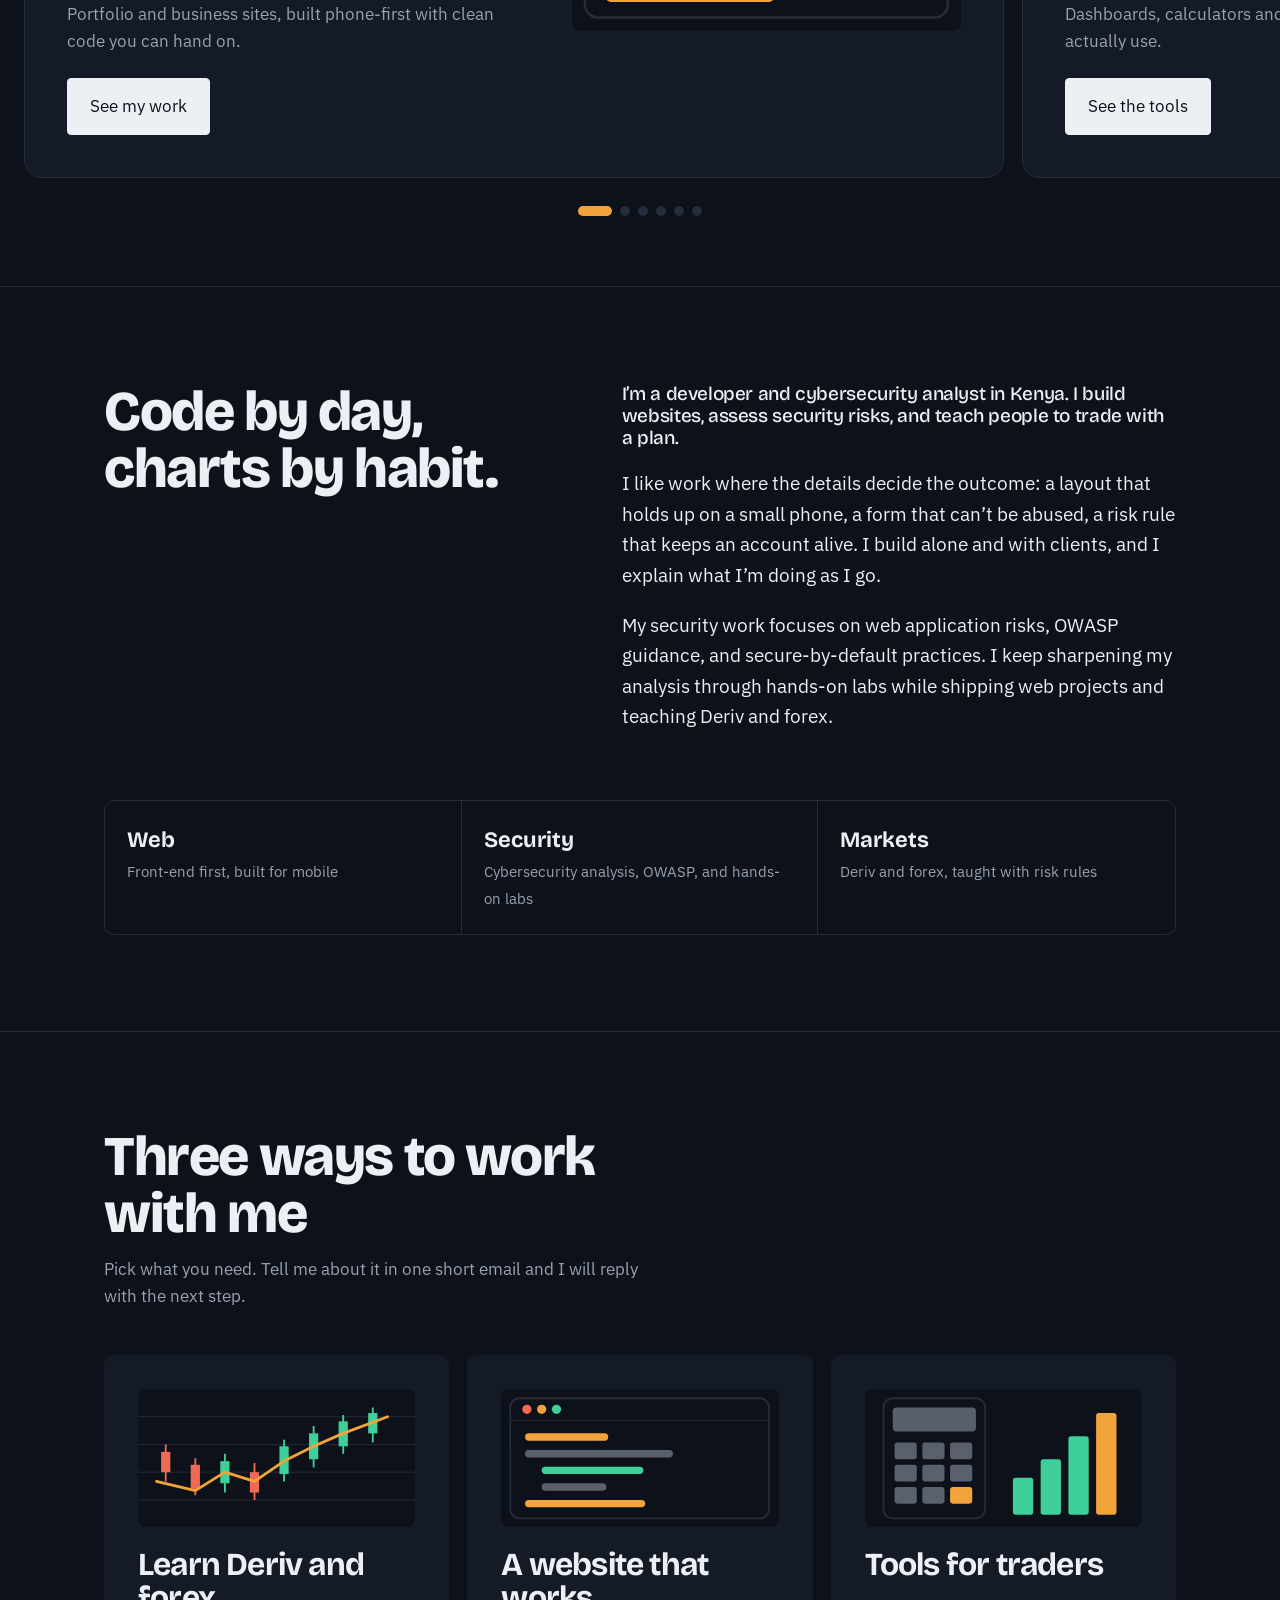
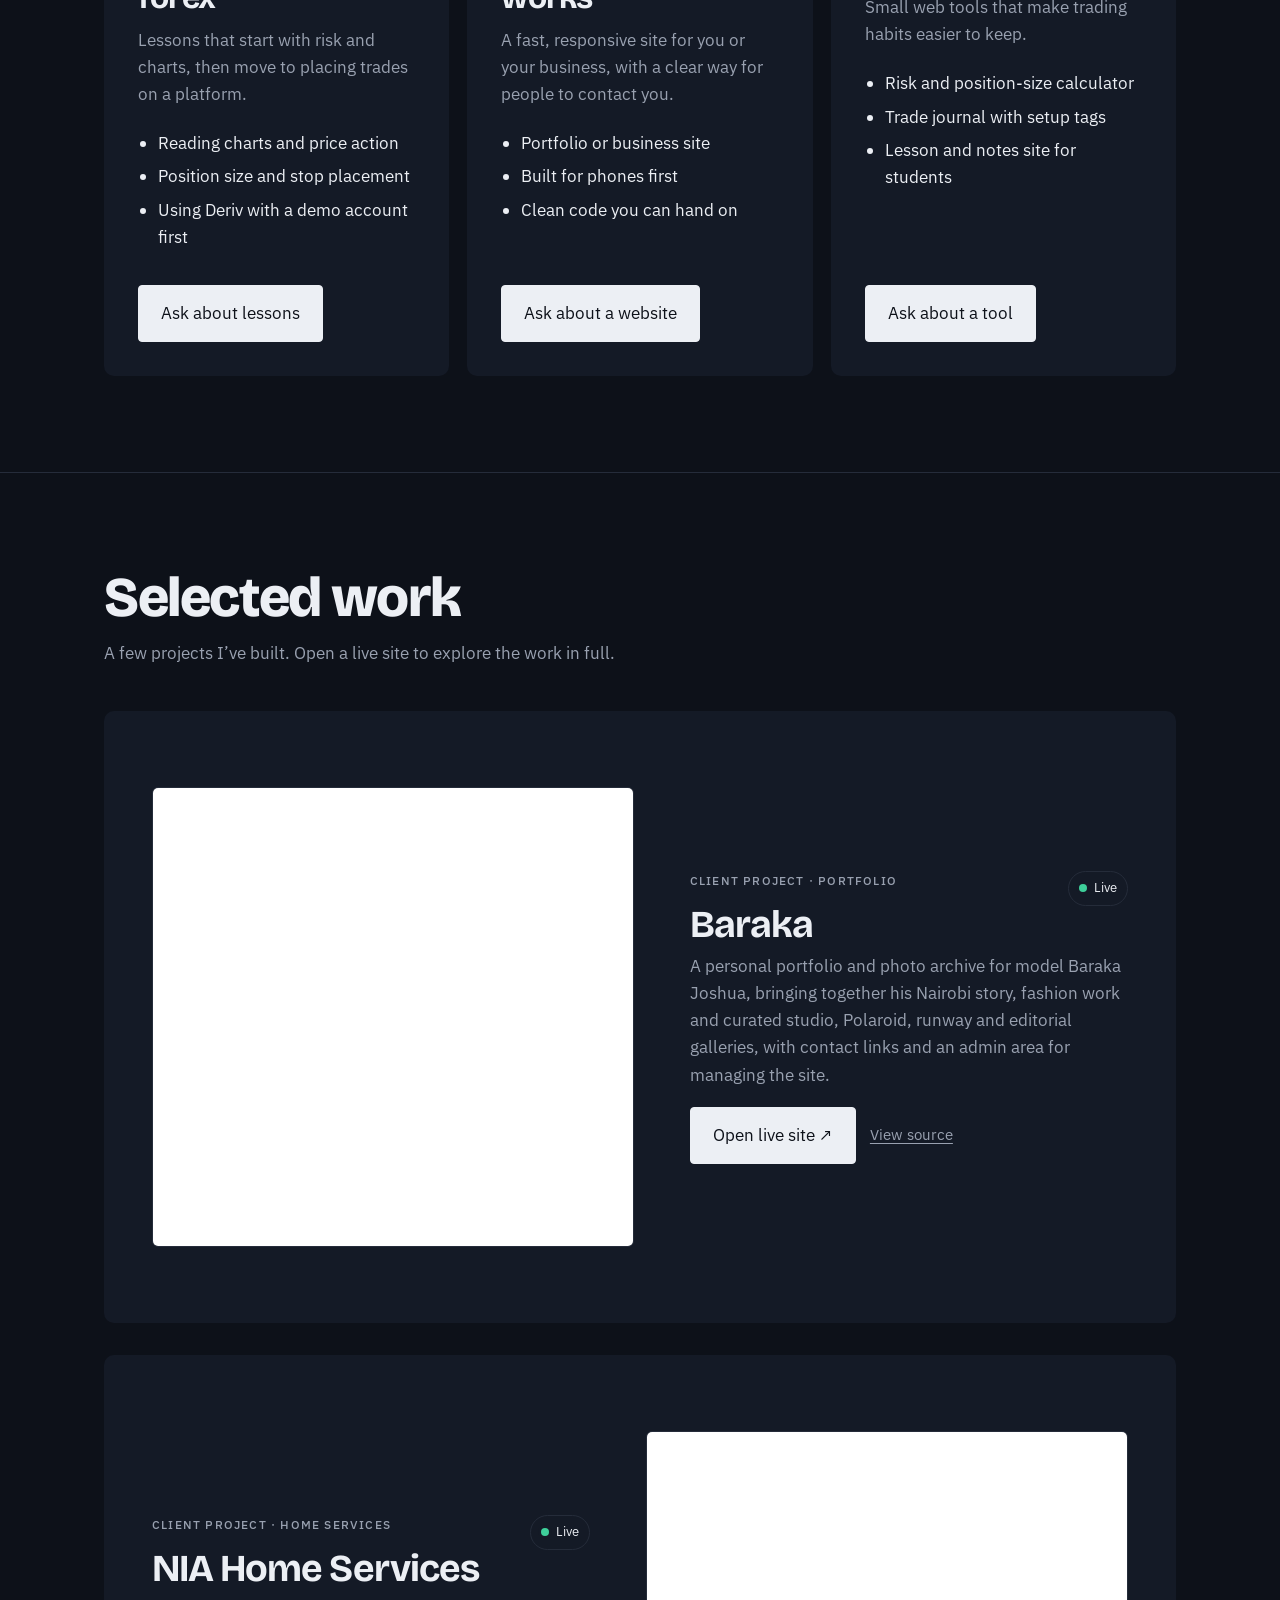
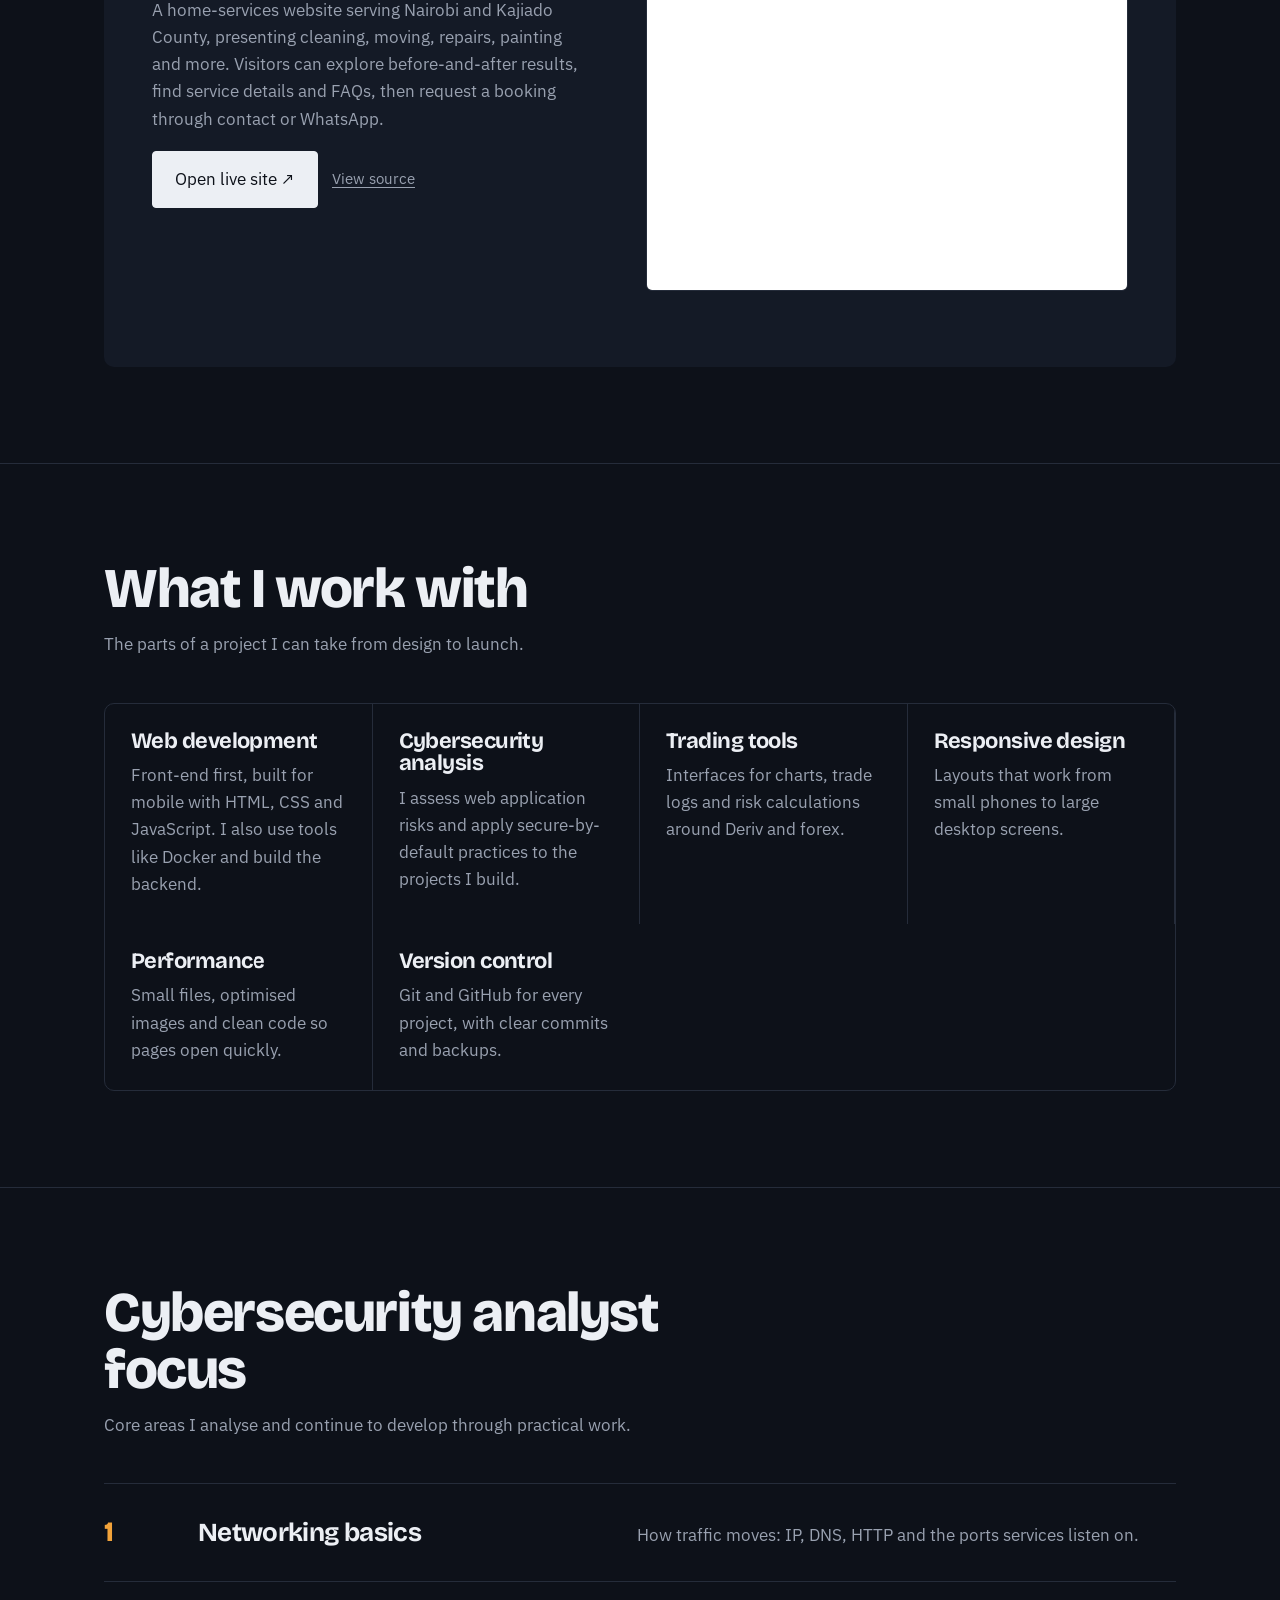
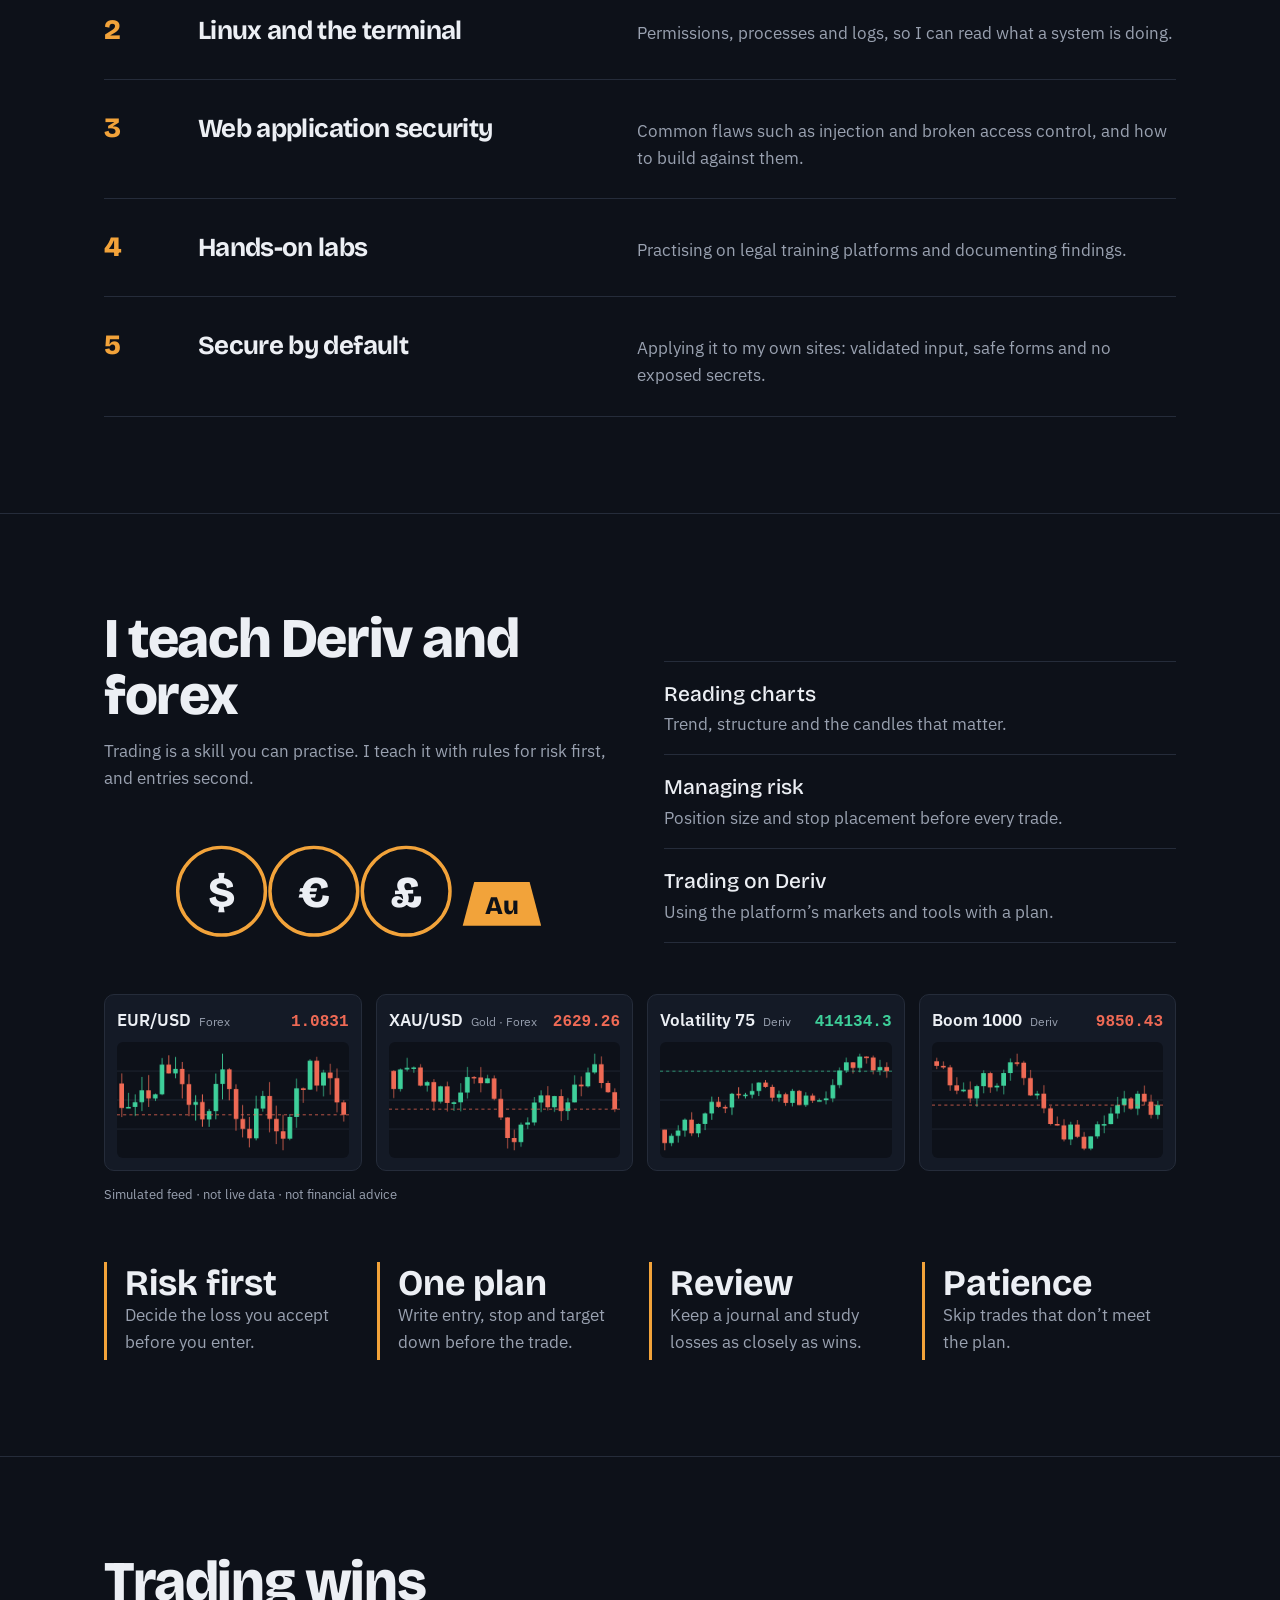
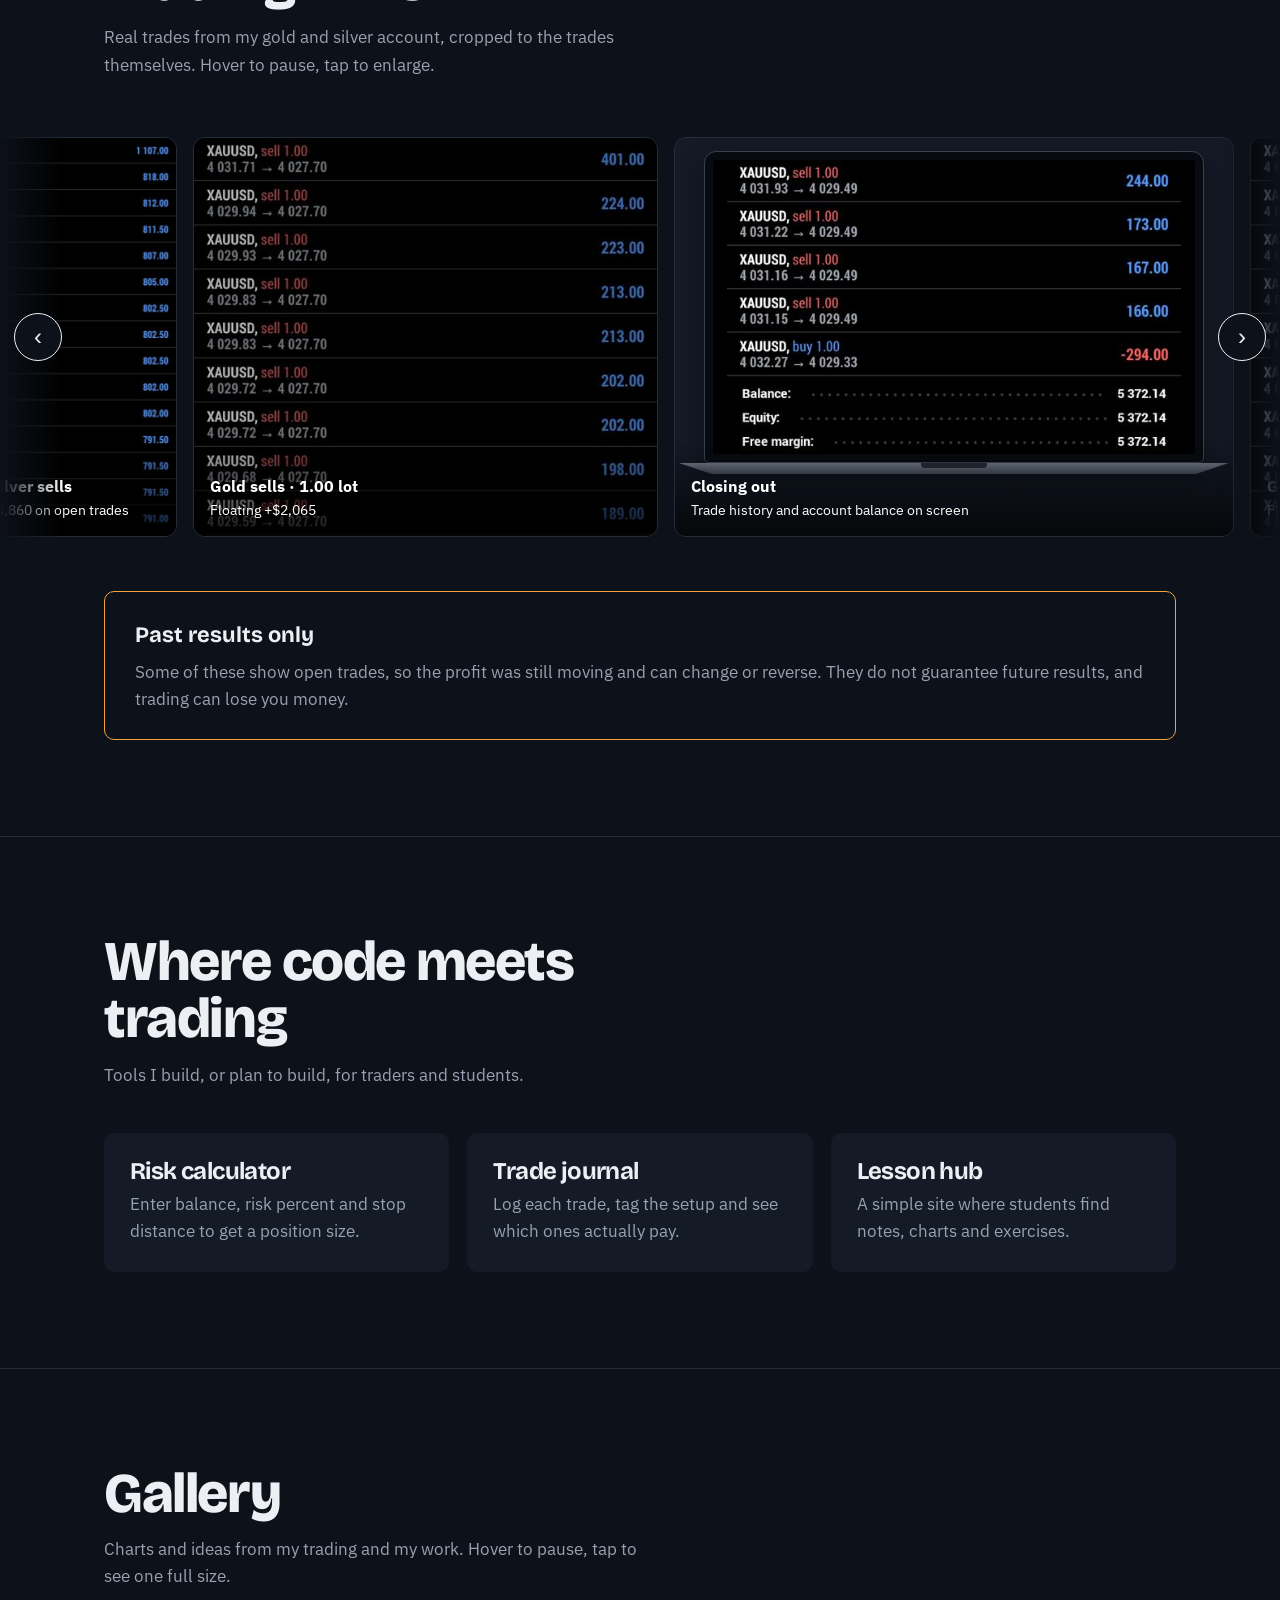
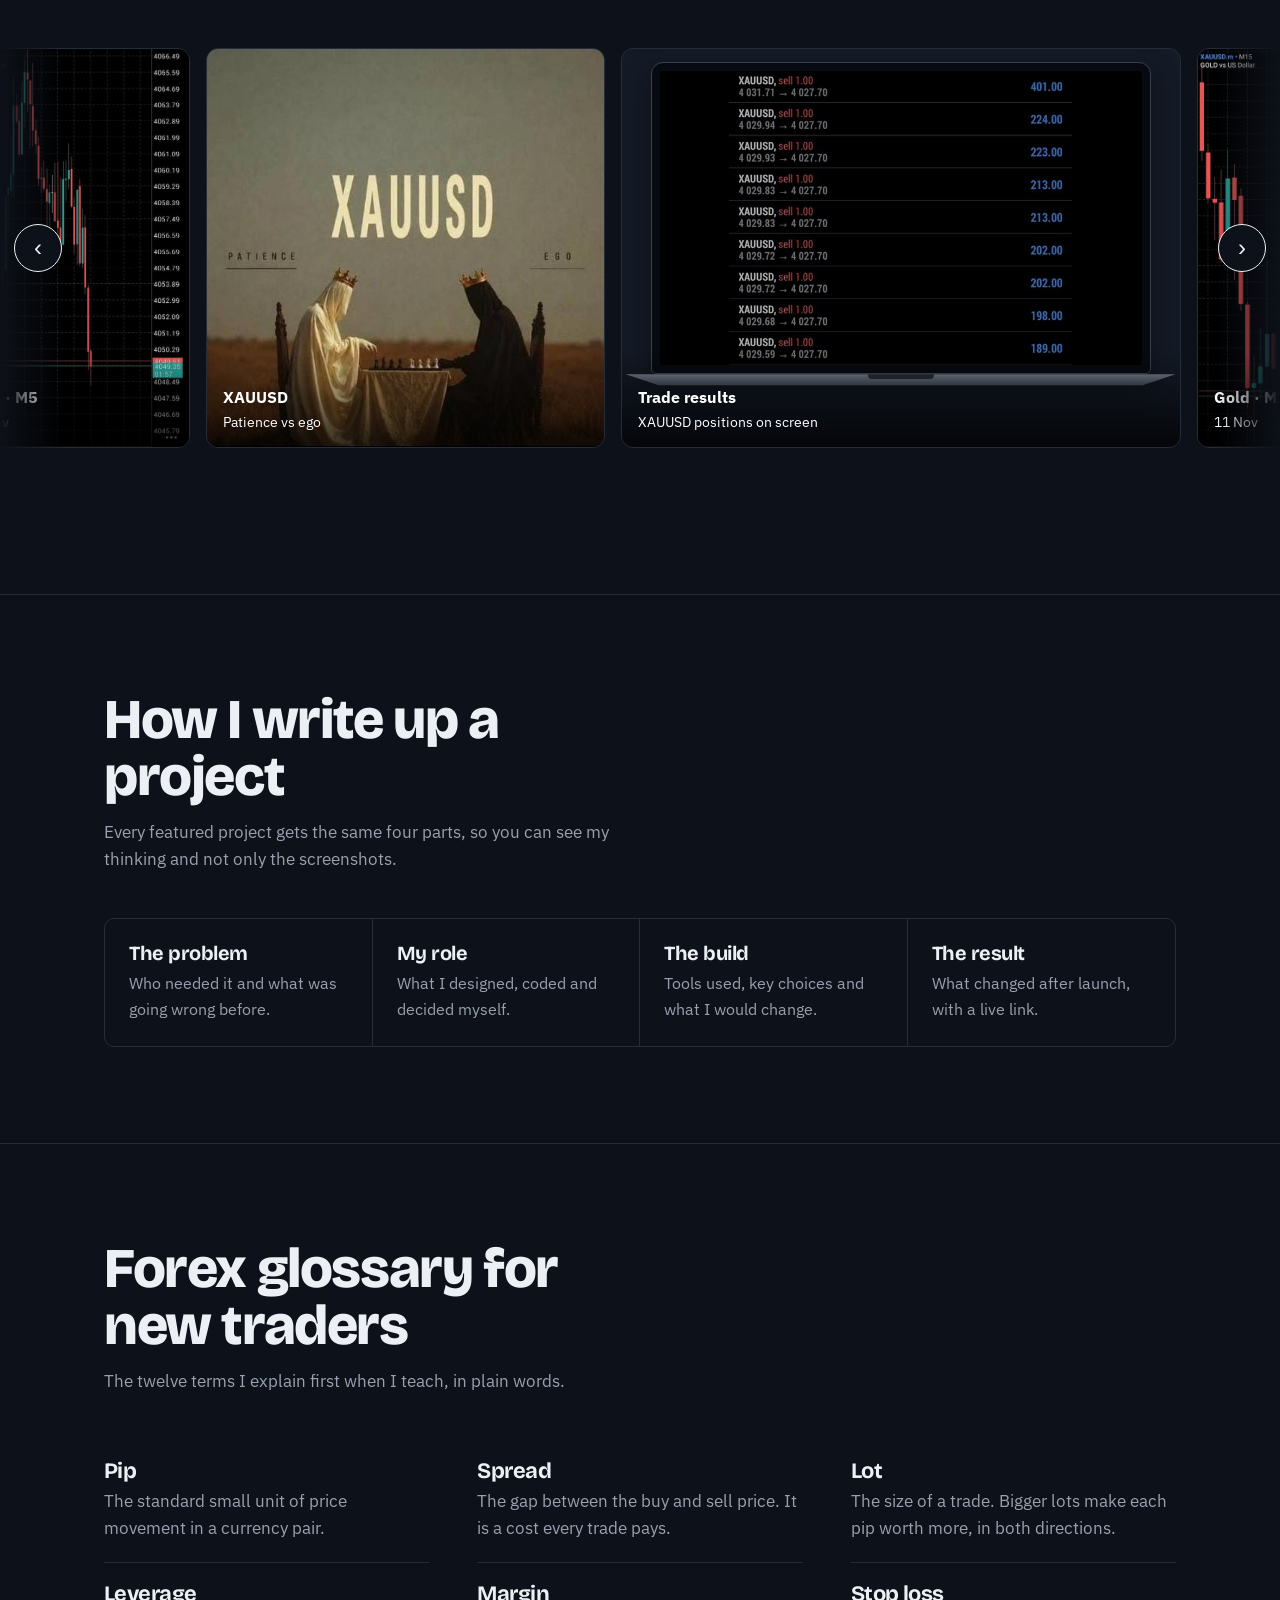
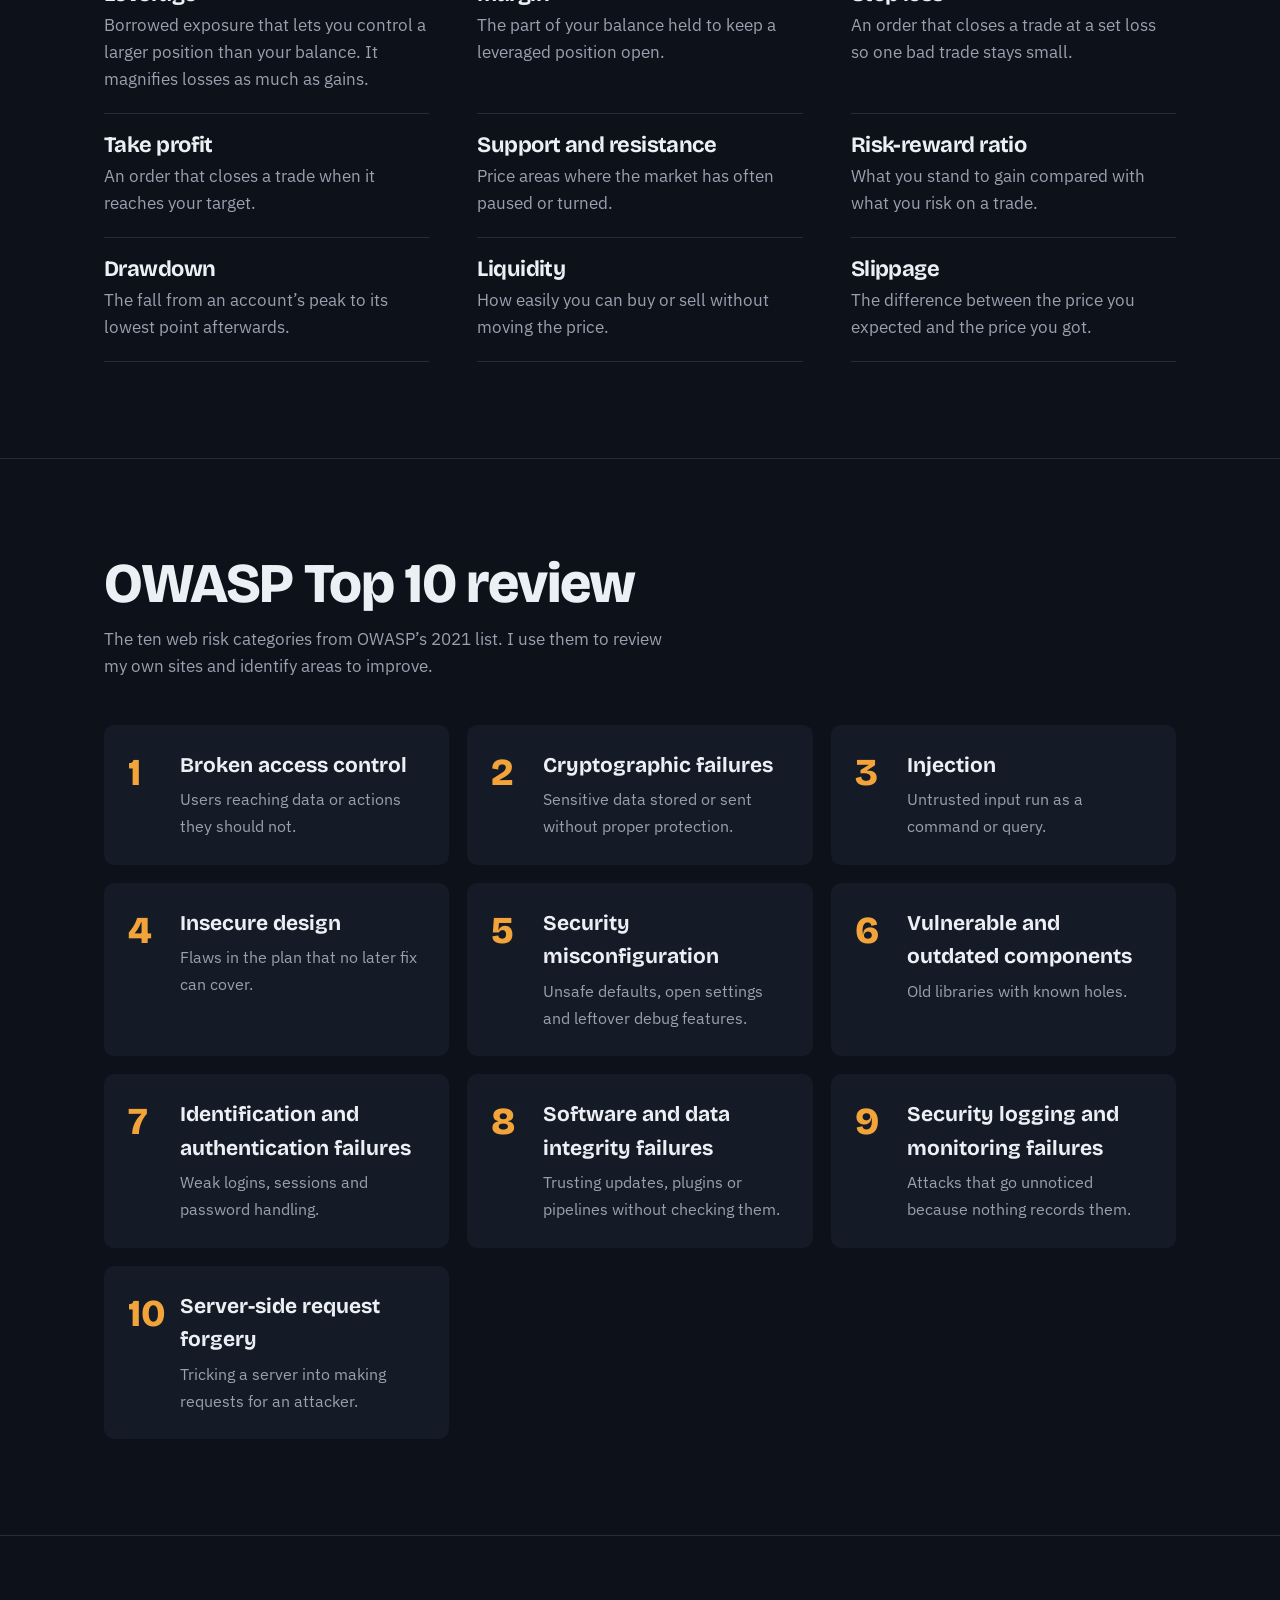
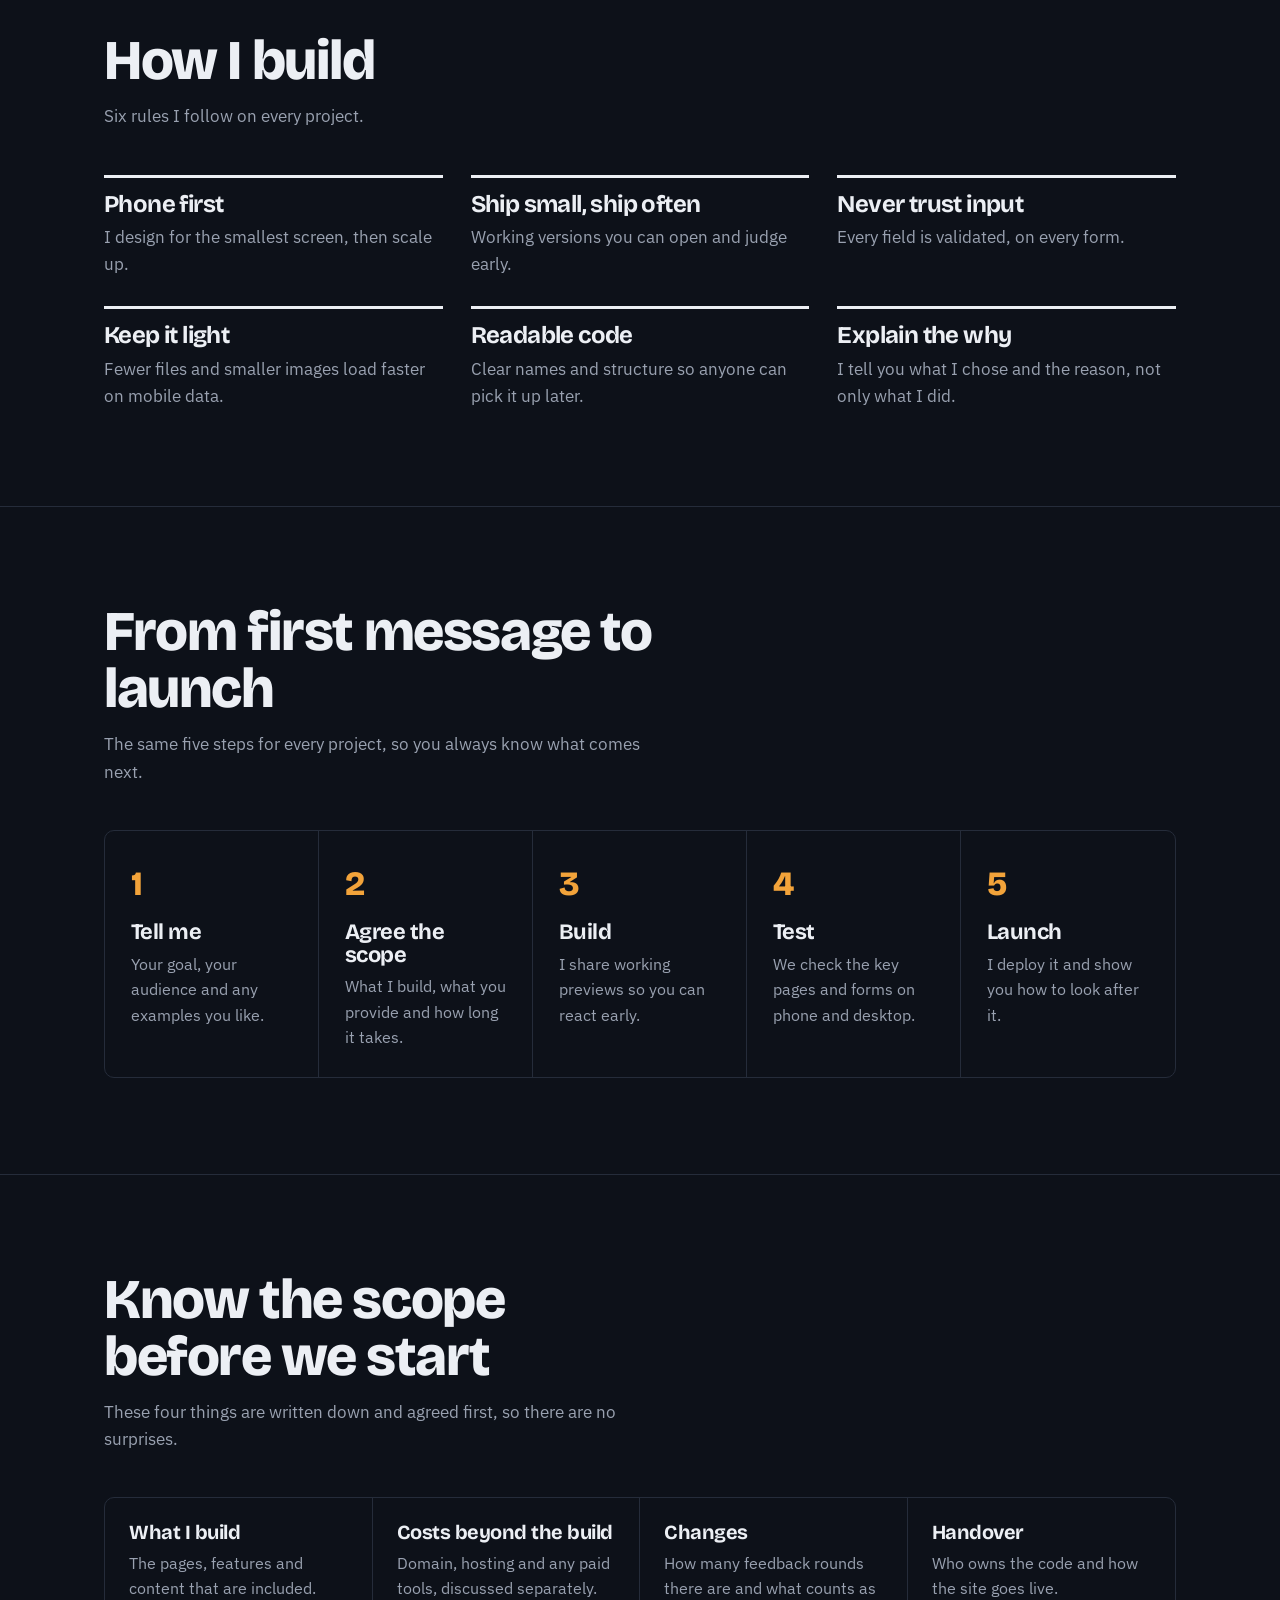
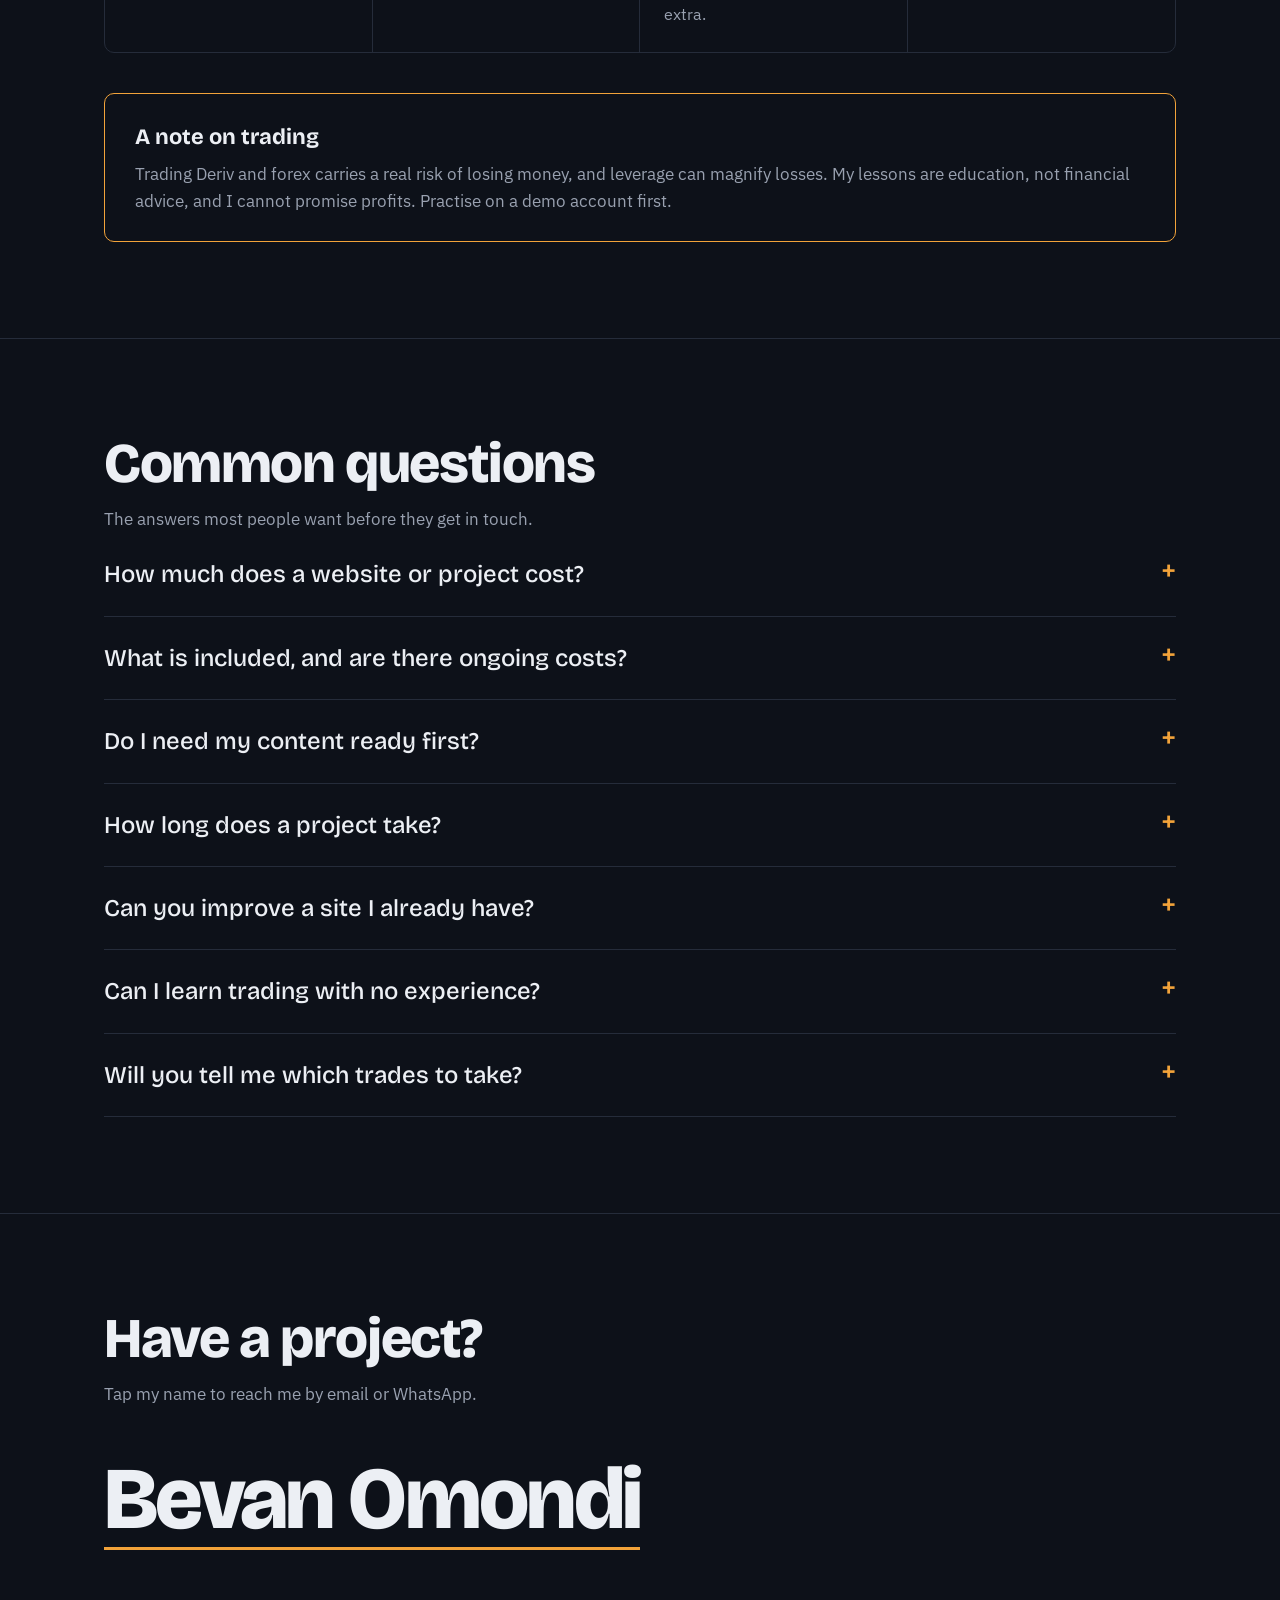
==== commit 66cbb06b: "Improve portfolio SEO and add sitemap" ====
--- a/index.html
+++ b/index.html
@@ -11,6 +11,41 @@
 <meta property="og:site_name" content="Bevan Omondi">
 <meta property="og:title" content="Bevan Omondi – Developer &amp; Cybersecurity Analyst">
 <meta property="og:description" content="Explore Bevan Omondi's web projects, cybersecurity analysis, and trading education.">
+<link rel="canonical" href="https://bevan-portfolio-ten.vercel.app/">
+
+<meta property="og:url" content="https://bevan-portfolio-ten.vercel.app/">
+
+<script type="application/ld+json">
+{
+  "@context": "https://schema.org",
+  "@type": "Person",
+  "name": "Bevan Omondi",
+  "url": "https://bevan-portfolio-ten.vercel.app/",
+  "jobTitle": "Developer and Cybersecurity Analyst",
+  "description": "Kenya-based developer and cybersecurity analyst focused on web development, web security, and risk-aware trading education.",
+  "knowsAbout": [
+    "Web Development",
+    "JavaScript",
+    "Cybersecurity",
+    "Web Application Security",
+    "OWASP",
+    "Forex Trading",
+    "Risk Management"
+  ],
+  "email": "bevanardin061@gmail.com"
+}
+</script>
+
+<!-- Website structured data -->
+<script type="application/ld+json">
+{
+  "@context": "https://schema.org",
+  "@type": "WebSite",
+  "name": "Bevan Omondi",
+  "alternateName": "Bevan Omondi Developer Portfolio",
+  "url": "https://bevan-portfolio-ten.vercel.app/"
+}
+</script>
 <meta name="twitter:card" content="summary">
 <meta name="twitter:title" content="Bevan Omondi – Developer &amp; Cybersecurity Analyst">
 <meta name="twitter:description" content="Explore Bevan Omondi's web projects, cybersecurity analysis, and trading education.">
